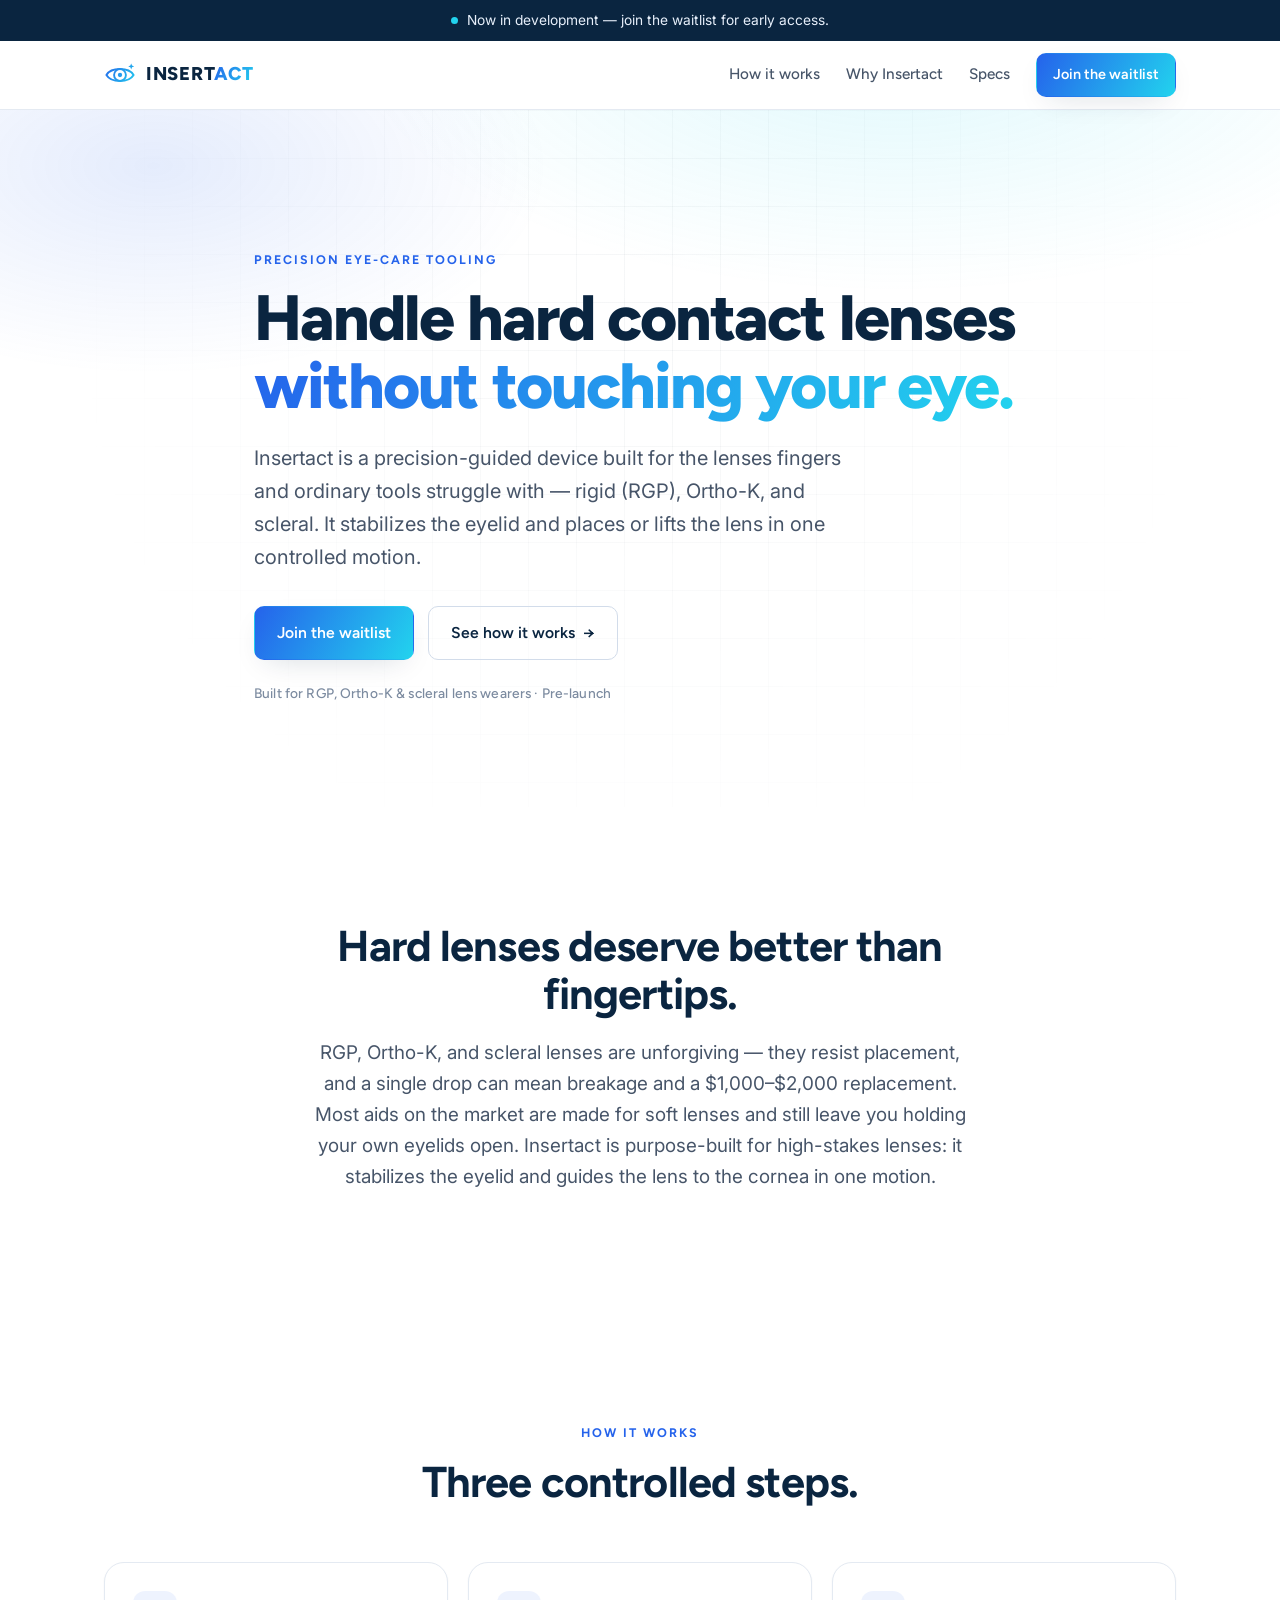
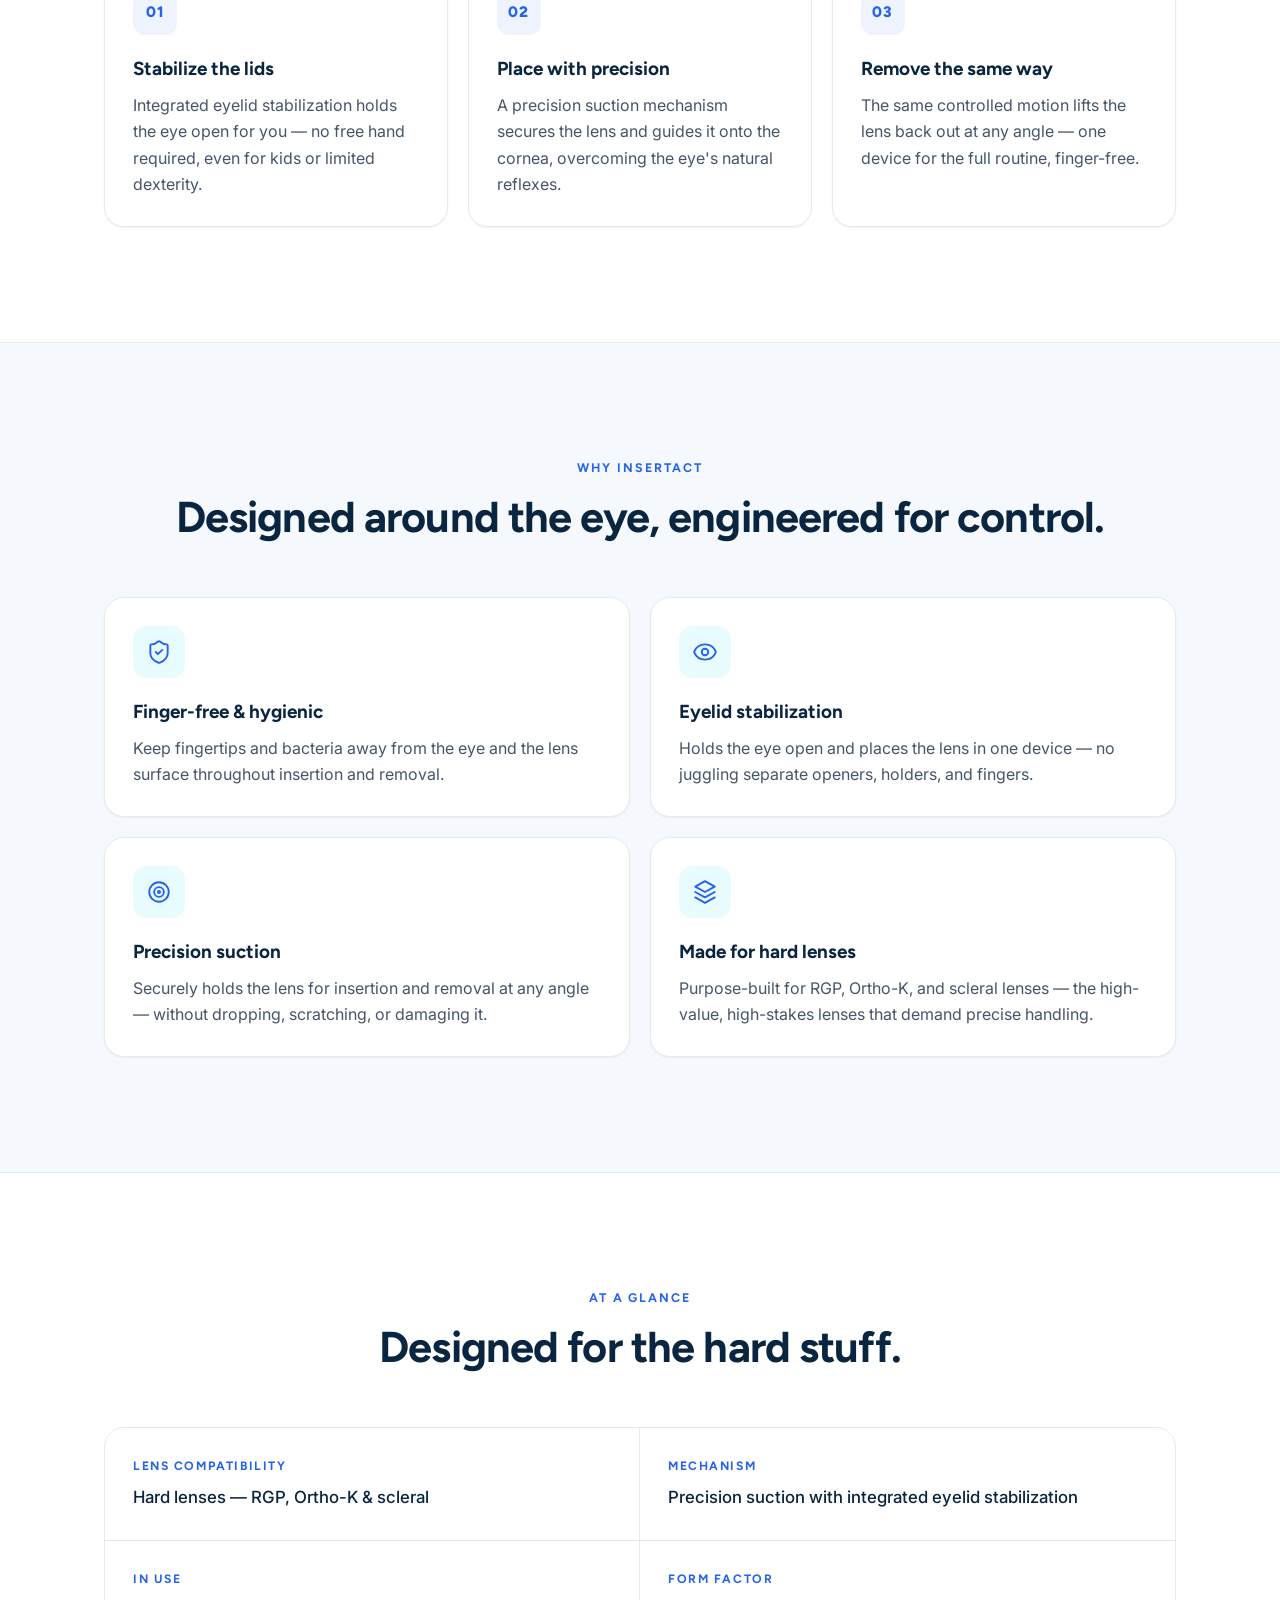
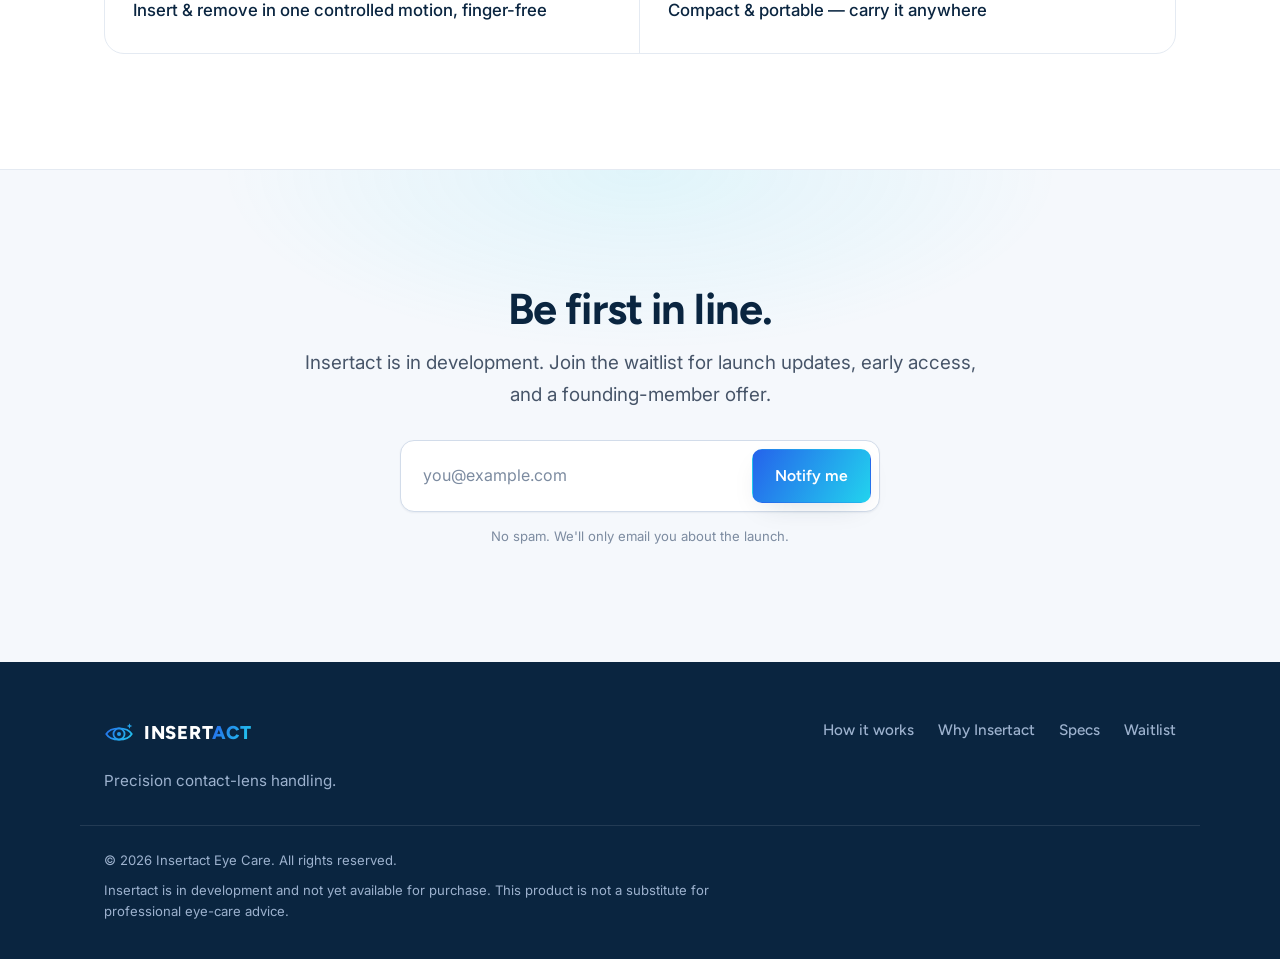
==== index.html @ 78fda309 "Initial commit: Insertact pre-launch marketing site" ====
<!DOCTYPE html>
<html lang="en">
<head>
  <meta charset="UTF-8" />
  <meta name="viewport" content="width=device-width, initial-scale=1" />
  <title>Insertact — Finger-free handling for hard contact lenses</title>
  <meta name="description" content="Insertact is a precision-guided device that inserts and removes hard contact lenses — RGP, Ortho-K, and scleral — without touching your eye. Now pre-launch." />
  <link rel="icon" type="image/svg+xml" href="favicon.svg" />
  <link rel="preconnect" href="https://fonts.googleapis.com" />
  <link rel="preconnect" href="https://fonts.gstatic.com" crossorigin />
  <link href="https://fonts.googleapis.com/css2?family=Figtree:wght@400;500;600;700;800&family=Inter:wght@400;500;600&display=swap" rel="stylesheet" />
  <link rel="stylesheet" href="styles.css" />
</head>
<body>
  <a class="skip-link" href="#main">Skip to content</a>

  <!-- Announcement -->
  <div class="announce" role="note">
    <span class="announce__dot" aria-hidden="true"></span>
    Now in development — join the waitlist for early access.
  </div>

  <!-- Header -->
  <header class="header" id="top">
    <div class="container header__inner">
      <a class="brand" href="#top" aria-label="Insertact home">
        <svg class="brand__mark" width="32" height="32" viewBox="0 0 40 40" fill="none" aria-hidden="true">
          <defs>
            <linearGradient id="brandGrad" x1="2" y1="6" x2="38" y2="34" gradientUnits="userSpaceOnUse">
              <stop stop-color="#2563EB"/><stop offset="1" stop-color="#22D3EE"/>
            </linearGradient>
          </defs>
          <path d="M3 20C9 10 31 10 37 20C31 30 9 30 3 20Z" fill="none" stroke="url(#brandGrad)" stroke-width="2.4" stroke-linejoin="round"/>
          <circle cx="20" cy="20" r="7.4" fill="none" stroke="url(#brandGrad)" stroke-width="2.4"/>
          <circle cx="20" cy="20" r="2.7" fill="url(#brandGrad)"/>
          <path d="M34 5.5L35.05 8.2L37.75 9.25L35.05 10.3L34 13L32.95 10.3L30.25 9.25L32.95 8.2L34 5.5Z" fill="url(#brandGrad)"/>
        </svg>
        <span class="brand__word"><span class="brand__a">INSERT</span><span class="brand__b">ACT</span></span>
      </a>

      <nav class="nav" aria-label="Primary">
        <a href="#how">How it works</a>
        <a href="#why">Why Insertact</a>
        <a href="#specs">Specs</a>
        <a class="btn btn--primary btn--sm" href="#waitlist">Join the waitlist</a>
      </nav>
    </div>
  </header>

  <main id="main">

    <!-- Hero -->
    <section class="hero">
      <div class="hero__bg" aria-hidden="true"></div>
      <div class="container hero__inner">
        <p class="eyebrow">Precision eye-care tooling</p>
        <h1 class="hero__title">Handle hard contact lenses<br><span class="grad-text">without touching your eye.</span></h1>
        <p class="hero__sub">Insertact is a precision-guided device built for the lenses fingers and ordinary tools struggle with — rigid (RGP), Ortho-K, and scleral. It stabilizes the eyelid and places or lifts the lens in one controlled motion.</p>
        <div class="hero__actions">
          <a class="btn btn--primary" href="#waitlist">Join the waitlist</a>
          <a class="btn btn--ghost" href="#how">See how it works <span aria-hidden="true">→</span></a>
        </div>
        <p class="hero__note">Built for RGP, Ortho-K &amp; scleral lens wearers · Pre-launch</p>
      </div>
    </section>

    <!-- Problem / Positioning -->
    <section class="section problem">
      <div class="container narrow center" data-reveal>
        <h2 class="section__title">Hard lenses deserve better than fingertips.</h2>
        <p class="lead">RGP, Ortho-K, and scleral lenses are unforgiving — they resist placement, and a single drop can mean breakage and a $1,000–$2,000 replacement. Most aids on the market are made for soft lenses and still leave you holding your own eyelids open. Insertact is purpose-built for high-stakes lenses: it stabilizes the eyelid and guides the lens to the cornea in one motion.</p>
      </div>
    </section>

    <!-- How it works -->
    <section class="section" id="how">
      <div class="container">
        <header class="section__head center">
          <p class="eyebrow">How it works</p>
          <h2 class="section__title">Three controlled steps.</h2>
        </header>
        <ol class="steps">
          <li class="step card" data-reveal>
            <span class="step__num">01</span>
            <h3 class="step__title">Stabilize the lids</h3>
            <p>Integrated eyelid stabilization holds the eye open for you — no free hand required, even for kids or limited dexterity.</p>
          </li>
          <li class="step card" data-reveal>
            <span class="step__num">02</span>
            <h3 class="step__title">Place with precision</h3>
            <p>A precision suction mechanism secures the lens and guides it onto the cornea, overcoming the eye's natural reflexes.</p>
          </li>
          <li class="step card" data-reveal>
            <span class="step__num">03</span>
            <h3 class="step__title">Remove the same way</h3>
            <p>The same controlled motion lifts the lens back out at any angle — one device for the full routine, finger-free.</p>
          </li>
        </ol>
      </div>
    </section>

    <!-- Why Insertact -->
    <section class="section section--muted" id="why">
      <div class="container">
        <header class="section__head center">
          <p class="eyebrow">Why Insertact</p>
          <h2 class="section__title">Designed around the eye, engineered for control.</h2>
        </header>
        <div class="features">
          <article class="feature card" data-reveal>
            <span class="feature__icon" aria-hidden="true">
              <svg viewBox="0 0 24 24" fill="none" stroke="currentColor" stroke-width="1.75" stroke-linecap="round" stroke-linejoin="round">
                <path d="M20 13c0 5-3.5 7.5-7.66 8.95a1 1 0 0 1-.67-.01C7.5 20.5 4 18 4 13V6a1 1 0 0 1 1-1c2 0 4.5-1.2 6.24-2.72a1.17 1.17 0 0 1 1.52 0C14.51 3.81 17 5 19 5a1 1 0 0 1 1 1z"/>
                <path d="m9 12 2 2 4-4"/>
              </svg>
            </span>
            <h3>Finger-free &amp; hygienic</h3>
            <p>Keep fingertips and bacteria away from the eye and the lens surface throughout insertion and removal.</p>
          </article>
          <article class="feature card" data-reveal>
            <span class="feature__icon" aria-hidden="true">
              <svg viewBox="0 0 24 24" fill="none" stroke="currentColor" stroke-width="1.75" stroke-linecap="round" stroke-linejoin="round">
                <path d="M2.06 12.35a1 1 0 0 1 0-.7 10.75 10.75 0 0 1 19.88 0 1 1 0 0 1 0 .7 10.75 10.75 0 0 1-19.88 0"/>
                <circle cx="12" cy="12" r="3"/>
              </svg>
            </span>
            <h3>Eyelid stabilization</h3>
            <p>Holds the eye open and places the lens in one device — no juggling separate openers, holders, and fingers.</p>
          </article>
          <article class="feature card" data-reveal>
            <span class="feature__icon" aria-hidden="true">
              <svg viewBox="0 0 24 24" fill="none" stroke="currentColor" stroke-width="1.75" stroke-linecap="round" stroke-linejoin="round">
                <circle cx="12" cy="12" r="9"/>
                <circle cx="12" cy="12" r="4.5"/>
                <circle cx="12" cy="12" r="1"/>
              </svg>
            </span>
            <h3>Precision suction</h3>
            <p>Securely holds the lens for insertion and removal at any angle — without dropping, scratching, or damaging it.</p>
          </article>
          <article class="feature card" data-reveal>
            <span class="feature__icon" aria-hidden="true">
              <svg viewBox="0 0 24 24" fill="none" stroke="currentColor" stroke-width="1.75" stroke-linecap="round" stroke-linejoin="round">
                <path d="m12 2 9 5-9 5-9-5 9-5Z"/>
                <path d="m3 12 9 5 9-5"/>
                <path d="m3 17 9 5 9-5"/>
              </svg>
            </span>
            <h3>Made for hard lenses</h3>
            <p>Purpose-built for RGP, Ortho-K, and scleral lenses — the high-value, high-stakes lenses that demand precise handling.</p>
          </article>
        </div>
      </div>
    </section>

    <!-- Specs -->
    <section class="section" id="specs">
      <div class="container">
        <header class="section__head center">
          <p class="eyebrow">At a glance</p>
          <h2 class="section__title">Designed for the hard stuff.</h2>
        </header>
        <dl class="specs" data-reveal>
          <div class="spec">
            <dt>Lens compatibility</dt>
            <dd>Hard lenses — RGP, Ortho-K &amp; scleral</dd>
          </div>
          <div class="spec">
            <dt>Mechanism</dt>
            <dd>Precision suction with integrated eyelid stabilization</dd>
          </div>
          <div class="spec">
            <dt>In use</dt>
            <dd>Insert &amp; remove in one controlled motion, finger-free</dd>
          </div>
          <div class="spec">
            <dt>Form factor</dt>
            <dd>Compact &amp; portable — carry it anywhere</dd>
          </div>
        </dl>
      </div>
    </section>

    <!-- Waitlist CTA -->
    <section class="section waitlist" id="waitlist">
      <div class="container narrow center" data-reveal>
        <h2 class="section__title">Be first in line.</h2>
        <p class="lead">Insertact is in development. Join the waitlist for launch updates, early access, and a founding-member offer.</p>
        <form class="signup" action="#" method="post" novalidate>
          <label class="visually-hidden" for="email">Email address</label>
          <input class="signup__input" type="email" id="email" name="email" placeholder="you@example.com" autocomplete="email" required />
          <button class="btn btn--primary" type="submit">Notify me</button>
        </form>
        <p class="signup__fineprint">No spam. We'll only email you about the launch.</p>
      </div>
    </section>

  </main>

  <!-- Footer -->
  <footer class="footer">
    <div class="container footer__inner">
      <div class="footer__brand">
        <a class="brand" href="#top" aria-label="Insertact home">
          <svg class="brand__mark" width="30" height="30" viewBox="0 0 40 40" fill="none" aria-hidden="true">
            <defs>
              <linearGradient id="footGrad" x1="2" y1="6" x2="38" y2="34" gradientUnits="userSpaceOnUse">
                <stop stop-color="#2563EB"/><stop offset="1" stop-color="#22D3EE"/>
              </linearGradient>
            </defs>
            <path d="M3 20C9 10 31 10 37 20C31 30 9 30 3 20Z" fill="none" stroke="url(#footGrad)" stroke-width="2.4" stroke-linejoin="round"/>
            <circle cx="20" cy="20" r="7.4" fill="none" stroke="url(#footGrad)" stroke-width="2.4"/>
            <circle cx="20" cy="20" r="2.7" fill="url(#footGrad)"/>
            <path d="M34 5.5L35.05 8.2L37.75 9.25L35.05 10.3L34 13L32.95 10.3L30.25 9.25L32.95 8.2L34 5.5Z" fill="url(#footGrad)"/>
          </svg>
          <span class="brand__word brand__word--light"><span class="brand__a">INSERT</span><span class="brand__b">ACT</span></span>
        </a>
        <p class="footer__tag">Precision contact-lens handling.</p>
      </div>
      <nav class="footer__nav" aria-label="Footer">
        <a href="#how">How it works</a>
        <a href="#why">Why Insertact</a>
        <a href="#specs">Specs</a>
        <a href="#waitlist">Waitlist</a>
      </nav>
    </div>
    <div class="container footer__legal">
      <p>© <span id="year">2026</span> Insertact Eye Care. All rights reserved.</p>
      <p class="footer__disclaimer">Insertact is in development and not yet available for purchase. This product is not a substitute for professional eye-care advice.</p>
    </div>
  </footer>

  <script>
    // Footer year
    document.getElementById('year').textContent = new Date().getFullYear();

    // Reveal on scroll (respects reduced motion)
    const reduce = window.matchMedia('(prefers-reduced-motion: reduce)').matches;
    if (!reduce && 'IntersectionObserver' in window) {
      const io = new IntersectionObserver((entries) => {
        entries.forEach((e) => {
          if (e.isIntersecting) { e.target.classList.add('is-in'); io.unobserve(e.target); }
        });
      }, { threshold: 0.12 });
      document.querySelectorAll('[data-reveal]').forEach((el) => io.observe(el));
    } else {
      document.querySelectorAll('[data-reveal]').forEach((el) => el.classList.add('is-in'));
    }
  </script>
</body>
</html>
---- styles.css ----
/* =========================================================
   Insertact — design tokens
   Style: Trust & Authority · sleek medical-tech (blue/cyan)
   Type:  Figtree (display) + Inter (body)
   ========================================================= */
:root {
  /* Brand */
  --blue: #2563EB;
  --blue-700: #1D4ED8;
  --cyan: #22D3EE;
  --navy: #0A2540;

  /* Surfaces */
  --bg: #FFFFFF;
  --bg-muted: #F5F8FC;
  --surface: #FFFFFF;

  /* Text */
  --fg: #0B1B33;
  --fg-soft: #475569;
  --fg-faint: #7C8BA0;
  --on-dark: #E8F0FB;
  --on-dark-soft: #9DB2CE;

  /* Lines & accents */
  --border: #E4EAF2;
  --border-strong: #D2DCEA;
  --ring: rgba(37, 99, 235, 0.45);
  --grad: linear-gradient(120deg, var(--blue) 0%, var(--cyan) 100%);

  /* Shape & depth */
  --radius: 14px;
  --radius-lg: 20px;
  --shadow-sm: 0 1px 2px rgba(10, 37, 64, 0.06);
  --shadow-md: 0 10px 30px -12px rgba(10, 37, 64, 0.18);
  --shadow-lg: 0 24px 60px -20px rgba(10, 37, 64, 0.28);

  /* Layout */
  --maxw: 1120px;
  --gutter: 24px;

  --font-display: "Figtree", system-ui, sans-serif;
  --font-body: "Inter", system-ui, sans-serif;
}

/* ---------- Reset ---------- */
*, *::before, *::after { box-sizing: border-box; }
* { margin: 0; }
html { scroll-behavior: smooth; -webkit-text-size-adjust: 100%; }
body {
  font-family: var(--font-body);
  color: var(--fg);
  background: var(--bg);
  line-height: 1.65;
  font-size: 16px;
  -webkit-font-smoothing: antialiased;
  text-rendering: optimizeLegibility;
}
img, svg { display: block; max-width: 100%; }
a { color: inherit; text-decoration: none; }
ol, ul { list-style: none; padding: 0; }
button, input { font: inherit; color: inherit; }

:focus-visible {
  outline: 3px solid var(--ring);
  outline-offset: 2px;
  border-radius: 6px;
}

.visually-hidden, .skip-link:not(:focus) {
  position: absolute !important;
  width: 1px; height: 1px;
  padding: 0; margin: -1px;
  overflow: hidden; clip: rect(0 0 0 0);
  white-space: nowrap; border: 0;
}
.skip-link {
  position: absolute; left: 16px; top: 12px; z-index: 100;
  background: var(--navy); color: #fff; padding: 10px 16px;
  border-radius: 8px; font-weight: 600;
}

/* ---------- Layout helpers ---------- */
.container { width: 100%; max-width: var(--maxw); margin-inline: auto; padding-inline: var(--gutter); }
.narrow { max-width: 720px; }
.center { text-align: center; margin-inline: auto; }

.section { padding: clamp(64px, 9vw, 120px) 0; }
.section--muted { background: var(--bg-muted); border-block: 1px solid var(--border); }
.section__head { margin-bottom: clamp(36px, 5vw, 56px); }
.section__title {
  font-family: var(--font-display);
  font-weight: 700;
  letter-spacing: -0.02em;
  line-height: 1.12;
  font-size: clamp(1.7rem, 1rem + 2.6vw, 2.7rem);
  color: var(--navy);
}
.eyebrow {
  font-family: var(--font-display);
  font-weight: 700;
  font-size: 0.78rem;
  letter-spacing: 0.16em;
  text-transform: uppercase;
  color: var(--blue);
  margin-bottom: 14px;
}
.lead { font-size: clamp(1.02rem, 0.95rem + 0.4vw, 1.18rem); color: var(--fg-soft); }
.grad-text {
  background: var(--grad);
  -webkit-background-clip: text;
  background-clip: text;
  color: transparent;
}

/* ---------- Buttons ---------- */
.btn {
  --pad-y: 13px; --pad-x: 22px;
  display: inline-flex; align-items: center; justify-content: center; gap: 8px;
  padding: var(--pad-y) var(--pad-x);
  border-radius: 10px;
  font-family: var(--font-display);
  font-weight: 600; font-size: 0.98rem;
  cursor: pointer; border: 1px solid transparent;
  transition: transform .18s ease, box-shadow .18s ease, background-color .18s ease, color .18s ease;
  white-space: nowrap;
}
.btn--sm { --pad-y: 9px; --pad-x: 16px; font-size: 0.9rem; }
.btn--primary { background: var(--grad); color: #fff; box-shadow: var(--shadow-md); }
.btn--primary:hover { transform: translateY(-2px); box-shadow: var(--shadow-lg); }
.btn--ghost { background: transparent; color: var(--navy); border-color: var(--border-strong); }
.btn--ghost:hover { border-color: var(--blue); color: var(--blue); transform: translateY(-1px); }

/* ---------- Announcement ---------- */
.announce {
  background: var(--navy); color: var(--on-dark);
  text-align: center; font-size: 0.86rem; padding: 9px 16px;
  display: flex; align-items: center; justify-content: center; gap: 9px;
}
.announce__dot {
  width: 7px; height: 7px; border-radius: 50%;
  background: var(--cyan); box-shadow: 0 0 0 0 rgba(34, 211, 238, 0.6);
  animation: pulse 2.4s ease-out infinite;
}
@keyframes pulse {
  0% { box-shadow: 0 0 0 0 rgba(34,211,238,.55); }
  70% { box-shadow: 0 0 0 8px rgba(34,211,238,0); }
  100% { box-shadow: 0 0 0 0 rgba(34,211,238,0); }
}

/* ---------- Header ---------- */
.header {
  position: sticky; top: 0; z-index: 50;
  background: rgba(255,255,255,0.82);
  backdrop-filter: saturate(160%) blur(12px);
  -webkit-backdrop-filter: saturate(160%) blur(12px);
  border-bottom: 1px solid var(--border);
}
.header__inner { display: flex; align-items: center; justify-content: space-between; height: 68px; }
.brand { display: inline-flex; align-items: center; gap: 10px; }
.brand__word {
  font-family: var(--font-display); font-weight: 800;
  letter-spacing: 0.04em; font-size: 1.16rem; color: var(--navy);
}
.brand__b {
  background: var(--grad);
  -webkit-background-clip: text; background-clip: text; color: transparent;
}
.brand__word--light .brand__a { color: #fff; }

.nav { display: flex; align-items: center; gap: 26px; }
.nav > a:not(.btn) {
  font-family: var(--font-display); font-weight: 500; font-size: 0.95rem;
  color: var(--fg-soft); transition: color .15s ease;
}
.nav > a:not(.btn):hover { color: var(--navy); }

/* ---------- Hero ---------- */
.hero { position: relative; overflow: hidden; padding: clamp(72px, 11vw, 140px) 0 clamp(56px, 8vw, 104px); }
.hero__bg {
  position: absolute; inset: 0; z-index: -1;
  background:
    radial-gradient(900px 420px at 70% -10%, rgba(34,211,238,0.14), transparent 60%),
    radial-gradient(720px 380px at 12% 8%, rgba(37,99,235,0.12), transparent 55%),
    linear-gradient(#fff, #fff);
}
.hero__bg::before {
  content: ""; position: absolute; inset: 0;
  background-image:
    linear-gradient(to right, rgba(10,37,64,0.045) 1px, transparent 1px),
    linear-gradient(to bottom, rgba(10,37,64,0.045) 1px, transparent 1px);
  background-size: 48px 48px;
  -webkit-mask-image: radial-gradient(circle at 50% 30%, #000 0%, transparent 72%);
  mask-image: radial-gradient(circle at 50% 30%, #000 0%, transparent 72%);
}
.hero__inner { max-width: 820px; }
.hero__title {
  font-family: var(--font-display); font-weight: 800;
  letter-spacing: -0.03em; line-height: 1.06;
  font-size: clamp(2.3rem, 1.2rem + 4.6vw, 4rem);
  color: var(--navy);
}
.hero__sub {
  margin-top: 22px; max-width: 620px;
  font-size: clamp(1.05rem, 0.98rem + 0.5vw, 1.25rem); color: var(--fg-soft);
}
.hero__actions { margin-top: 32px; display: flex; flex-wrap: wrap; gap: 14px; }
.hero__note {
  margin-top: 22px; font-size: 0.86rem; color: var(--fg-faint);
  font-family: var(--font-display); font-weight: 500; letter-spacing: 0.01em;
}

/* ---------- Problem ---------- */
.problem .section__title { margin-bottom: 18px; }

/* ---------- Cards ---------- */
.card {
  background: var(--surface); border: 1px solid var(--border);
  border-radius: var(--radius-lg); padding: 28px;
  box-shadow: var(--shadow-sm);
  transition: transform .2s ease, box-shadow .2s ease, border-color .2s ease;
}
.card:hover { transform: translateY(-4px); box-shadow: var(--shadow-md); border-color: var(--border-strong); }

/* ---------- Steps ---------- */
.steps { display: grid; gap: 20px; grid-template-columns: repeat(3, 1fr); }
.step { position: relative; }
.step__num {
  font-family: var(--font-display); font-weight: 800; font-size: 0.95rem;
  letter-spacing: 0.08em;
  display: inline-flex; align-items: center; justify-content: center;
  width: 44px; height: 44px; border-radius: 12px;
  background: rgba(37,99,235,0.08); color: var(--blue); margin-bottom: 18px;
}
.step__title { font-family: var(--font-display); font-weight: 700; font-size: 1.18rem; color: var(--navy); margin-bottom: 8px; }
.step p { color: var(--fg-soft); }

/* ---------- Features ---------- */
.features { display: grid; gap: 20px; grid-template-columns: repeat(2, 1fr); }
.feature__icon {
  display: inline-flex; align-items: center; justify-content: center;
  width: 52px; height: 52px; border-radius: 14px;
  background: rgba(34,211,238,0.10); color: var(--blue); margin-bottom: 18px;
}
.feature__icon svg { width: 26px; height: 26px; }
.feature h3 { font-family: var(--font-display); font-weight: 700; font-size: 1.18rem; color: var(--navy); margin-bottom: 8px; }
.feature p { color: var(--fg-soft); }

/* ---------- Specs ---------- */
.specs { display: grid; gap: 0; grid-template-columns: repeat(2, 1fr);
  border: 1px solid var(--border); border-radius: var(--radius-lg); overflow: hidden; background: var(--surface); }
.spec { padding: 28px 28px; border-bottom: 1px solid var(--border); border-right: 1px solid var(--border); }
.spec:nth-child(2n) { border-right: 0; }
.spec:nth-last-child(-n+2) { border-bottom: 0; }
.spec dt {
  font-family: var(--font-display); font-weight: 700; font-size: 0.76rem;
  letter-spacing: 0.13em; text-transform: uppercase; color: var(--blue); margin-bottom: 8px;
}
.spec dd { font-size: 1.05rem; color: var(--navy); font-weight: 500; }

/* ---------- Waitlist ---------- */
.waitlist { background:
    radial-gradient(700px 300px at 50% 0%, rgba(34,211,238,0.10), transparent 60%), var(--bg-muted);
  border-top: 1px solid var(--border); }
.waitlist .lead { margin-top: 14px; }
.signup {
  margin: 30px auto 0; display: flex; gap: 10px; max-width: 480px;
  background: #fff; padding: 8px; border: 1px solid var(--border-strong);
  border-radius: 14px; box-shadow: var(--shadow-sm);
}
.signup__input {
  flex: 1; border: 0; background: transparent; padding: 11px 14px; font-size: 1rem;
}
.signup__input::placeholder { color: var(--fg-faint); }
.signup__input:focus { outline: none; }
.signup__fineprint { margin-top: 14px; font-size: 0.82rem; color: var(--fg-faint); }

/* ---------- Footer ---------- */
.footer { background: var(--navy); color: var(--on-dark); padding: 56px 0 36px; }
.footer__inner {
  display: flex; justify-content: space-between; gap: 28px; flex-wrap: wrap;
  padding-bottom: 32px; border-bottom: 1px solid rgba(255,255,255,0.10);
}
.footer__tag { margin-top: 12px; color: var(--on-dark-soft); font-size: 0.95rem; }
.footer__nav { display: flex; gap: 24px; flex-wrap: wrap; align-items: flex-start; }
.footer__nav a { color: var(--on-dark-soft); font-family: var(--font-display); font-weight: 500; font-size: 0.95rem; transition: color .15s ease; }
.footer__nav a:hover { color: #fff; }
.footer__legal { padding-top: 24px; display: flex; flex-direction: column; gap: 8px; }
.footer__legal p { color: var(--on-dark-soft); font-size: 0.82rem; }
.footer__disclaimer { max-width: 640px; }

/* ---------- Reveal animation ---------- */
[data-reveal] { opacity: 0; transform: translateY(18px); transition: opacity .6s ease, transform .6s ease; }
[data-reveal].is-in { opacity: 1; transform: none; }

/* ---------- Responsive ---------- */
@media (max-width: 860px) {
  .steps { grid-template-columns: 1fr; }
  .features { grid-template-columns: 1fr; }
}
@media (max-width: 640px) {
  .nav { gap: 14px; }
  .nav > a:not(.btn) { display: none; }
  .specs { grid-template-columns: 1fr; }
  .spec { border-right: 0 !important; }
  .spec:nth-last-child(2) { border-bottom: 1px solid var(--border); }
  .footer__inner { flex-direction: column; }
  .signup { flex-direction: column; }
  .signup .btn { width: 100%; }
}

@media (prefers-reduced-motion: reduce) {
  html { scroll-behavior: auto; }
  *, *::before, *::after { animation: none !important; transition: none !important; }
  [data-reveal] { opacity: 1; transform: none; }
}
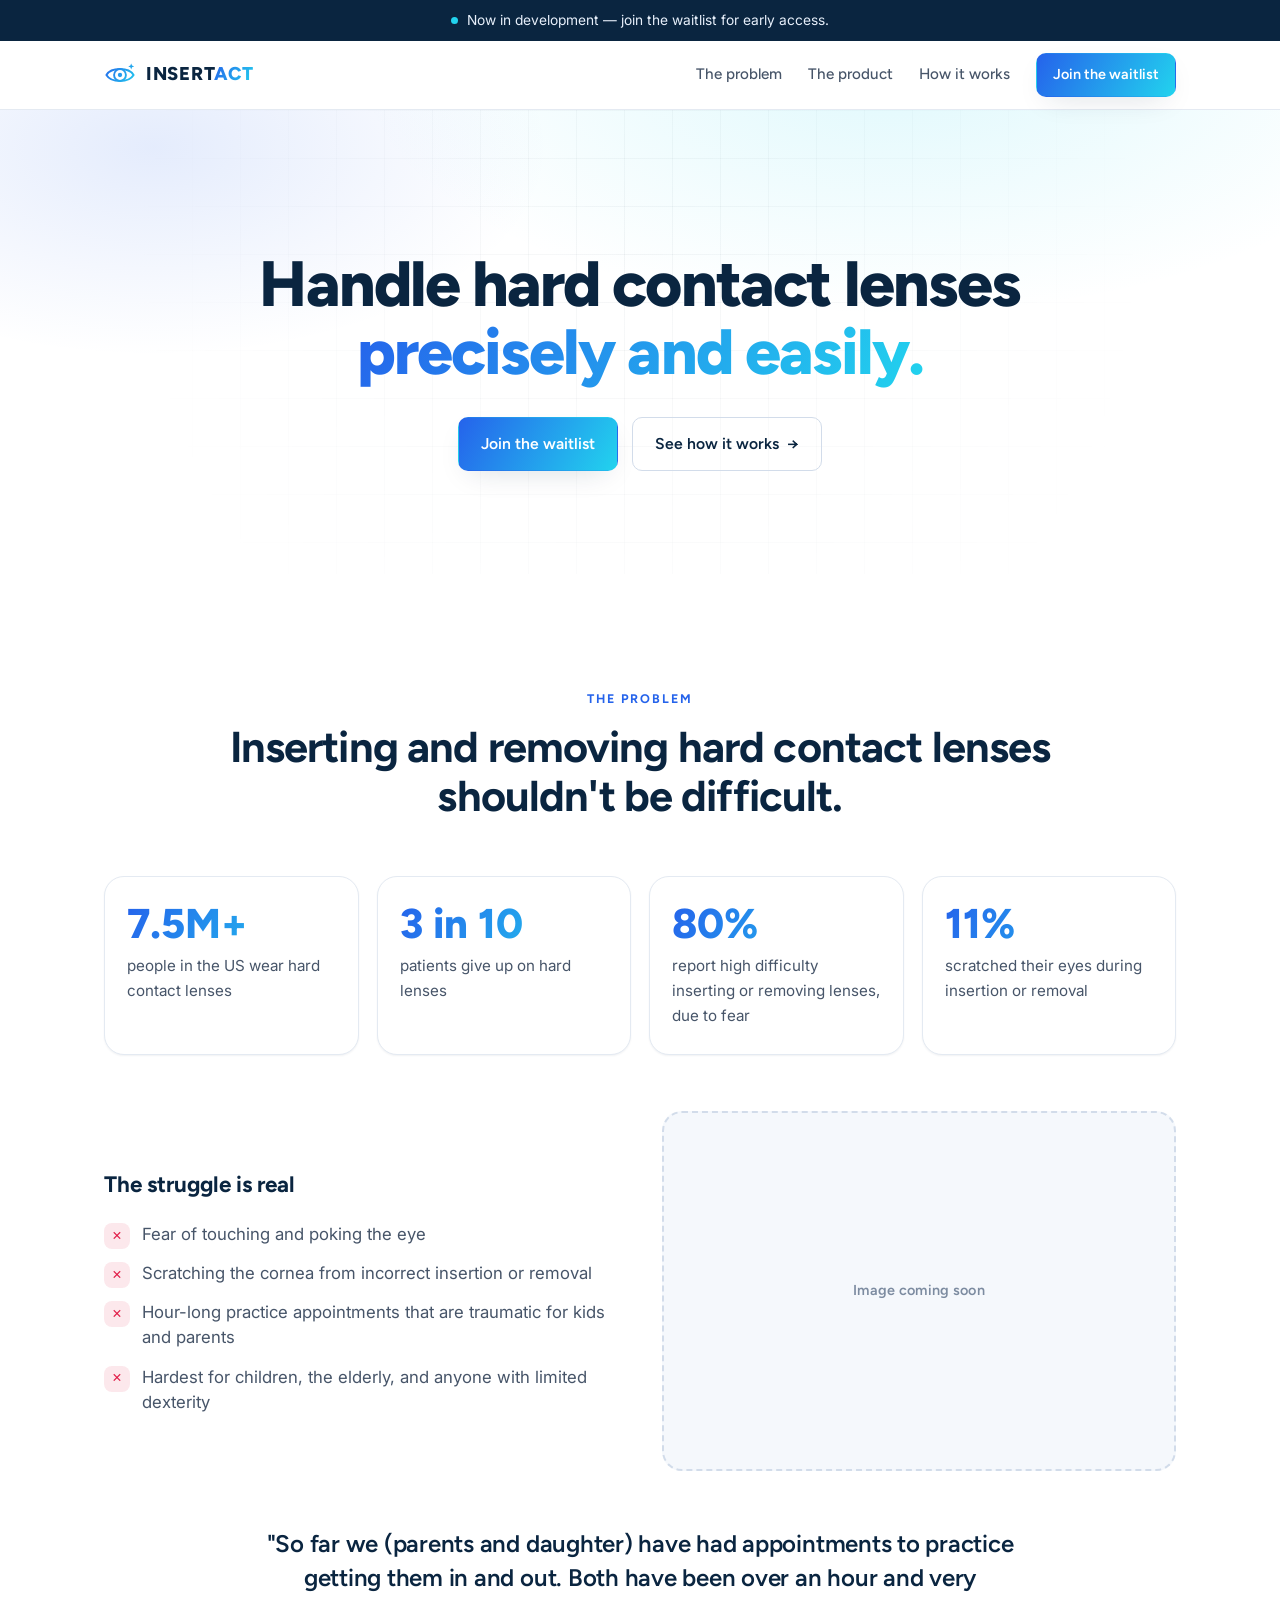
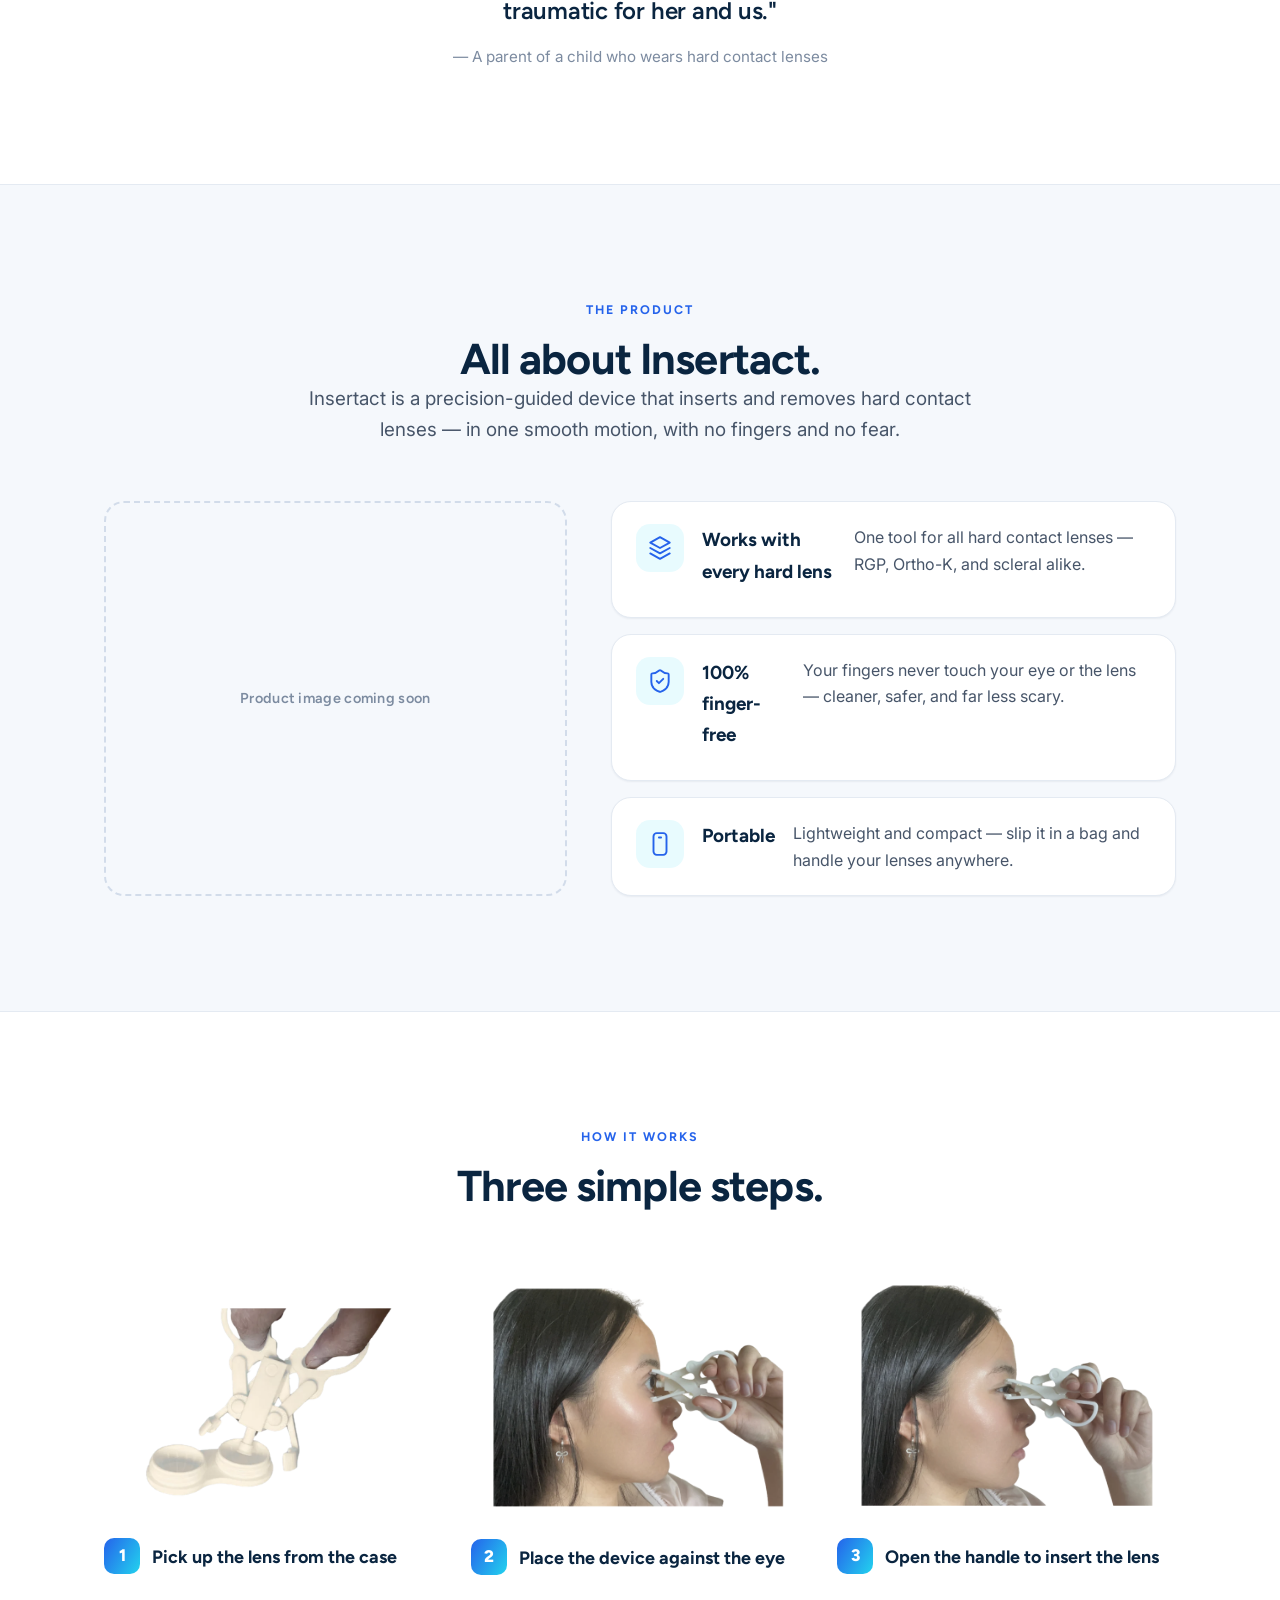
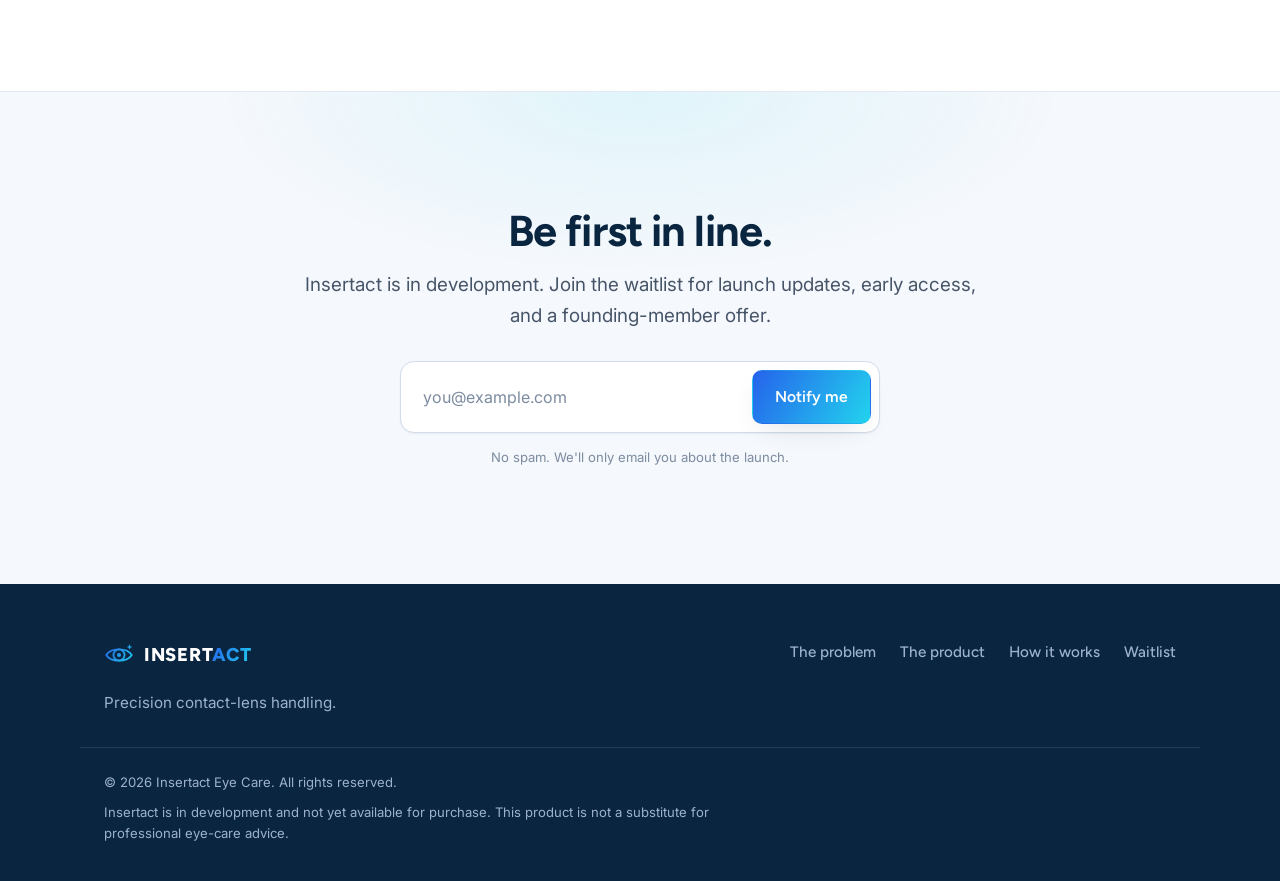
==== commit e2dcae26: "added images and started redesign" ====
--- a/index.html
+++ b/index.html
@@ -39,9 +39,9 @@
       </a>
 
       <nav class="nav" aria-label="Primary">
+        <a href="#problem">The problem</a>
+        <a href="#product">The product</a>
         <a href="#how">How it works</a>
-        <a href="#why">Why Insertact</a>
-        <a href="#specs">Specs</a>
         <a class="btn btn--primary btn--sm" href="#waitlist">Join the waitlist</a>
       </nav>
     </div>
@@ -52,132 +52,147 @@
     <!-- Hero -->
     <section class="hero">
       <div class="hero__bg" aria-hidden="true"></div>
-      <div class="container hero__inner">
-        <p class="eyebrow">Precision eye-care tooling</p>
-        <h1 class="hero__title">Handle hard contact lenses<br><span class="grad-text">without touching your eye.</span></h1>
-        <p class="hero__sub">Insertact is a precision-guided device built for the lenses fingers and ordinary tools struggle with — rigid (RGP), Ortho-K, and scleral. It stabilizes the eyelid and places or lifts the lens in one controlled motion.</p>
-        <div class="hero__actions">
+      <div class="container hero__inner center">
+        <h1 class="hero__title">Handle hard contact lenses<br><span class="grad-text">precisely and easily.</span></h1>
+        <div class="hero__actions hero__actions--center">
           <a class="btn btn--primary" href="#waitlist">Join the waitlist</a>
           <a class="btn btn--ghost" href="#how">See how it works <span aria-hidden="true">→</span></a>
         </div>
-        <p class="hero__note">Built for RGP, Ortho-K &amp; scleral lens wearers · Pre-launch</p>
-      </div>
-    </section>
-
-    <!-- Problem / Positioning -->
-    <section class="section problem">
-      <div class="container narrow center" data-reveal>
-        <h2 class="section__title">Hard lenses deserve better than fingertips.</h2>
-        <p class="lead">RGP, Ortho-K, and scleral lenses are unforgiving — they resist placement, and a single drop can mean breakage and a $1,000–$2,000 replacement. Most aids on the market are made for soft lenses and still leave you holding your own eyelids open. Insertact is purpose-built for high-stakes lenses: it stabilizes the eyelid and guides the lens to the cornea in one motion.</p>
+      </div>
+    </section>
+
+    <!-- Problem -->
+    <section class="section problem" id="problem">
+      <div class="container">
+        <header class="section__head center" data-reveal>
+          <p class="eyebrow">The problem</p>
+          <h2 class="section__title">Inserting and removing hard contact lenses<br>shouldn't be difficult.</h2>
+        </header>
+
+        <!-- Stats -->
+        <div class="stats" data-reveal>
+          <div class="stat">
+            <span class="stat__num">7.5M+</span>
+            <span class="stat__label">people in the US wear hard contact lenses</span>
+          </div>
+          <div class="stat">
+            <span class="stat__num">3 in 10</span>
+            <span class="stat__label">patients give up on hard lenses</span>
+          </div>
+          <div class="stat">
+            <span class="stat__num">80%</span>
+            <span class="stat__label">report high difficulty inserting or removing lenses, due to fear</span>
+          </div>
+          <div class="stat">
+            <span class="stat__num">11%</span>
+            <span class="stat__label">scratched their eyes during insertion or removal</span>
+          </div>
+        </div>
+
+        <!-- Struggles + image placeholder -->
+        <div class="problem__grid">
+          <div class="struggles" data-reveal>
+            <h3 class="struggles__title">The struggle is real</h3>
+            <ul class="ticks">
+              <li>Fear of touching and poking the eye</li>
+              <li>Scratching the cornea from incorrect insertion or removal</li>
+              <li>Hour-long practice appointments that are traumatic for kids and parents</li>
+              <li>Hardest for children, the elderly, and anyone with limited dexterity</li>
+            </ul>
+          </div>
+          <div class="media-ph media-ph--tall" data-reveal aria-hidden="true">
+            <span class="media-ph__label">Image coming soon</span>
+          </div>
+        </div>
+
+        <!-- Quote -->
+        <figure class="quote" data-reveal>
+          <blockquote>
+            "So far we (parents and daughter) have had appointments to practice getting them in and out. Both have been over an hour and very traumatic for her and us."
+          </blockquote>
+          <figcaption>— A parent of a child who wears hard contact lenses</figcaption>
+        </figure>
+      </div>
+    </section>
+
+    <!-- The product -->
+    <section class="section section--muted" id="product">
+      <div class="container">
+        <header class="section__head center" data-reveal>
+          <p class="eyebrow">The product</p>
+          <h2 class="section__title">All about Insertact.</h2>
+          <p class="lead narrow center">Insertact is a precision-guided device that inserts and removes hard contact lenses — in one smooth motion, with no fingers and no fear.</p>
+        </header>
+
+        <div class="product">
+          <div class="media-ph media-ph--tall" data-reveal aria-hidden="true">
+            <span class="media-ph__label">Product image coming soon</span>
+          </div>
+
+          <div class="features features--3" data-reveal>
+            <article class="feature card">
+              <span class="feature__icon" aria-hidden="true">
+                <svg viewBox="0 0 24 24" fill="none" stroke="currentColor" stroke-width="1.75" stroke-linecap="round" stroke-linejoin="round">
+                  <path d="m12 2 9 5-9 5-9-5 9-5Z"/>
+                  <path d="m3 12 9 5 9-5"/>
+                  <path d="m3 17 9 5 9-5"/>
+                </svg>
+              </span>
+              <h3>Works with every hard lens</h3>
+              <p>One tool for all hard contact lenses — RGP, Ortho-K, and scleral alike.</p>
+            </article>
+            <article class="feature card">
+              <span class="feature__icon" aria-hidden="true">
+                <svg viewBox="0 0 24 24" fill="none" stroke="currentColor" stroke-width="1.75" stroke-linecap="round" stroke-linejoin="round">
+                  <path d="M20 13c0 5-3.5 7.5-7.66 8.95a1 1 0 0 1-.67-.01C7.5 20.5 4 18 4 13V6a1 1 0 0 1 1-1c2 0 4.5-1.2 6.24-2.72a1.17 1.17 0 0 1 1.52 0C14.51 3.81 17 5 19 5a1 1 0 0 1 1 1z"/>
+                  <path d="m9 12 2 2 4-4"/>
+                </svg>
+              </span>
+              <h3>100% finger-free</h3>
+              <p>Your fingers never touch your eye or the lens — cleaner, safer, and far less scary.</p>
+            </article>
+            <article class="feature card">
+              <span class="feature__icon" aria-hidden="true">
+                <svg viewBox="0 0 24 24" fill="none" stroke="currentColor" stroke-width="1.75" stroke-linecap="round" stroke-linejoin="round">
+                  <rect x="6" y="2" width="12" height="20" rx="3"/>
+                  <path d="M11 6h2"/>
+                </svg>
+              </span>
+              <h3>Portable</h3>
+              <p>Lightweight and compact — slip it in a bag and handle your lenses anywhere.</p>
+            </article>
+          </div>
+        </div>
       </div>
     </section>
 
     <!-- How it works -->
     <section class="section" id="how">
       <div class="container">
-        <header class="section__head center">
+        <header class="section__head center" data-reveal>
           <p class="eyebrow">How it works</p>
-          <h2 class="section__title">Three controlled steps.</h2>
+          <h2 class="section__title">Three simple steps.</h2>
         </header>
-        <ol class="steps">
-          <li class="step card" data-reveal>
-            <span class="step__num">01</span>
-            <h3 class="step__title">Stabilize the lids</h3>
-            <p>Integrated eyelid stabilization holds the eye open for you — no free hand required, even for kids or limited dexterity.</p>
+        <ol class="steps steps--photo">
+          <li class="pstep" data-reveal>
+            <figure class="pstep__fig">
+              <img class="pstep__img" src="images/step-1-pickup.png" alt="The Insertact device lifting a hard contact lens from its case" loading="lazy" />
+            </figure>
+            <figcaption class="pstep__cap"><span class="pstep__num">1</span> Pick up the lens from the case</figcaption>
           </li>
-          <li class="step card" data-reveal>
-            <span class="step__num">02</span>
-            <h3 class="step__title">Place with precision</h3>
-            <p>A precision suction mechanism secures the lens and guides it onto the cornea, overcoming the eye's natural reflexes.</p>
+          <li class="pstep" data-reveal>
+            <figure class="pstep__fig">
+              <img class="pstep__img" src="images/step-2-place.png" alt="The Insertact device placed against the eye" loading="lazy" />
+            </figure>
+            <figcaption class="pstep__cap"><span class="pstep__num">2</span> Place the device against the eye</figcaption>
           </li>
-          <li class="step card" data-reveal>
-            <span class="step__num">03</span>
-            <h3 class="step__title">Remove the same way</h3>
-            <p>The same controlled motion lifts the lens back out at any angle — one device for the full routine, finger-free.</p>
+          <li class="pstep" data-reveal>
+            <figure class="pstep__fig">
+              <img class="pstep__img" src="images/step-3-insert.png" alt="Opening the handle of the Insertact device to insert the lens" loading="lazy" />
+            </figure>
+            <figcaption class="pstep__cap"><span class="pstep__num">3</span> Open the handle to insert the lens</figcaption>
           </li>
         </ol>
-      </div>
-    </section>
-
-    <!-- Why Insertact -->
-    <section class="section section--muted" id="why">
-      <div class="container">
-        <header class="section__head center">
-          <p class="eyebrow">Why Insertact</p>
-          <h2 class="section__title">Designed around the eye, engineered for control.</h2>
-        </header>
-        <div class="features">
-          <article class="feature card" data-reveal>
-            <span class="feature__icon" aria-hidden="true">
-              <svg viewBox="0 0 24 24" fill="none" stroke="currentColor" stroke-width="1.75" stroke-linecap="round" stroke-linejoin="round">
-                <path d="M20 13c0 5-3.5 7.5-7.66 8.95a1 1 0 0 1-.67-.01C7.5 20.5 4 18 4 13V6a1 1 0 0 1 1-1c2 0 4.5-1.2 6.24-2.72a1.17 1.17 0 0 1 1.52 0C14.51 3.81 17 5 19 5a1 1 0 0 1 1 1z"/>
-                <path d="m9 12 2 2 4-4"/>
-              </svg>
-            </span>
-            <h3>Finger-free &amp; hygienic</h3>
-            <p>Keep fingertips and bacteria away from the eye and the lens surface throughout insertion and removal.</p>
-          </article>
-          <article class="feature card" data-reveal>
-            <span class="feature__icon" aria-hidden="true">
-              <svg viewBox="0 0 24 24" fill="none" stroke="currentColor" stroke-width="1.75" stroke-linecap="round" stroke-linejoin="round">
-                <path d="M2.06 12.35a1 1 0 0 1 0-.7 10.75 10.75 0 0 1 19.88 0 1 1 0 0 1 0 .7 10.75 10.75 0 0 1-19.88 0"/>
-                <circle cx="12" cy="12" r="3"/>
-              </svg>
-            </span>
-            <h3>Eyelid stabilization</h3>
-            <p>Holds the eye open and places the lens in one device — no juggling separate openers, holders, and fingers.</p>
-          </article>
-          <article class="feature card" data-reveal>
-            <span class="feature__icon" aria-hidden="true">
-              <svg viewBox="0 0 24 24" fill="none" stroke="currentColor" stroke-width="1.75" stroke-linecap="round" stroke-linejoin="round">
-                <circle cx="12" cy="12" r="9"/>
-                <circle cx="12" cy="12" r="4.5"/>
-                <circle cx="12" cy="12" r="1"/>
-              </svg>
-            </span>
-            <h3>Precision suction</h3>
-            <p>Securely holds the lens for insertion and removal at any angle — without dropping, scratching, or damaging it.</p>
-          </article>
-          <article class="feature card" data-reveal>
-            <span class="feature__icon" aria-hidden="true">
-              <svg viewBox="0 0 24 24" fill="none" stroke="currentColor" stroke-width="1.75" stroke-linecap="round" stroke-linejoin="round">
-                <path d="m12 2 9 5-9 5-9-5 9-5Z"/>
-                <path d="m3 12 9 5 9-5"/>
-                <path d="m3 17 9 5 9-5"/>
-              </svg>
-            </span>
-            <h3>Made for hard lenses</h3>
-            <p>Purpose-built for RGP, Ortho-K, and scleral lenses — the high-value, high-stakes lenses that demand precise handling.</p>
-          </article>
-        </div>
-      </div>
-    </section>
-
-    <!-- Specs -->
-    <section class="section" id="specs">
-      <div class="container">
-        <header class="section__head center">
-          <p class="eyebrow">At a glance</p>
-          <h2 class="section__title">Designed for the hard stuff.</h2>
-        </header>
-        <dl class="specs" data-reveal>
-          <div class="spec">
-            <dt>Lens compatibility</dt>
-            <dd>Hard lenses — RGP, Ortho-K &amp; scleral</dd>
-          </div>
-          <div class="spec">
-            <dt>Mechanism</dt>
-            <dd>Precision suction with integrated eyelid stabilization</dd>
-          </div>
-          <div class="spec">
-            <dt>In use</dt>
-            <dd>Insert &amp; remove in one controlled motion, finger-free</dd>
-          </div>
-          <div class="spec">
-            <dt>Form factor</dt>
-            <dd>Compact &amp; portable — carry it anywhere</dd>
-          </div>
-        </dl>
       </div>
     </section>
 
@@ -218,9 +233,9 @@
         <p class="footer__tag">Precision contact-lens handling.</p>
       </div>
       <nav class="footer__nav" aria-label="Footer">
+        <a href="#problem">The problem</a>
+        <a href="#product">The product</a>
         <a href="#how">How it works</a>
-        <a href="#why">Why Insertact</a>
-        <a href="#specs">Specs</a>
         <a href="#waitlist">Waitlist</a>
       </nav>
     </div>
--- a/styles.css
+++ b/styles.css
@@ -205,10 +205,7 @@
   font-size: clamp(1.05rem, 0.98rem + 0.5vw, 1.25rem); color: var(--fg-soft);
 }
 .hero__actions { margin-top: 32px; display: flex; flex-wrap: wrap; gap: 14px; }
-.hero__note {
-  margin-top: 22px; font-size: 0.86rem; color: var(--fg-faint);
-  font-family: var(--font-display); font-weight: 500; letter-spacing: 0.01em;
-}
+.hero__actions--center { justify-content: center; }
 
 /* ---------- Problem ---------- */
 .problem .section__title { margin-bottom: 18px; }
@@ -246,17 +243,98 @@
 .feature h3 { font-family: var(--font-display); font-weight: 700; font-size: 1.18rem; color: var(--navy); margin-bottom: 8px; }
 .feature p { color: var(--fg-soft); }
 
-/* ---------- Specs ---------- */
-.specs { display: grid; gap: 0; grid-template-columns: repeat(2, 1fr);
-  border: 1px solid var(--border); border-radius: var(--radius-lg); overflow: hidden; background: var(--surface); }
-.spec { padding: 28px 28px; border-bottom: 1px solid var(--border); border-right: 1px solid var(--border); }
-.spec:nth-child(2n) { border-right: 0; }
-.spec:nth-last-child(-n+2) { border-bottom: 0; }
-.spec dt {
-  font-family: var(--font-display); font-weight: 700; font-size: 0.76rem;
-  letter-spacing: 0.13em; text-transform: uppercase; color: var(--blue); margin-bottom: 8px;
-}
-.spec dd { font-size: 1.05rem; color: var(--navy); font-weight: 500; }
+/* ---------- Stats ---------- */
+.stats {
+  display: grid; grid-template-columns: repeat(4, 1fr); gap: 18px;
+  margin-bottom: clamp(36px, 5vw, 56px);
+}
+.stat {
+  background: var(--surface); border: 1px solid var(--border);
+  border-radius: var(--radius-lg); padding: 26px 22px; box-shadow: var(--shadow-sm);
+  display: flex; flex-direction: column; gap: 8px;
+}
+.stat__num {
+  font-family: var(--font-display); font-weight: 800; line-height: 1;
+  font-size: clamp(1.9rem, 1.2rem + 2vw, 2.6rem);
+  background: var(--grad); -webkit-background-clip: text; background-clip: text; color: transparent;
+}
+.stat__label { color: var(--fg-soft); font-size: 0.95rem; }
+
+/* ---------- Problem grid ---------- */
+.problem__grid {
+  display: grid; grid-template-columns: 1fr 1fr; gap: clamp(24px, 4vw, 44px);
+  align-items: center;
+}
+.struggles__title {
+  font-family: var(--font-display); font-weight: 700; font-size: 1.4rem;
+  color: var(--navy); margin-bottom: 18px;
+}
+.ticks { display: grid; gap: 14px; }
+.ticks li {
+  position: relative; padding-left: 38px; color: var(--fg-soft);
+  font-size: 1.05rem; line-height: 1.5;
+}
+.ticks li::before {
+  content: "✕"; position: absolute; left: 0; top: 1px;
+  width: 26px; height: 26px; border-radius: 8px;
+  display: inline-flex; align-items: center; justify-content: center;
+  background: rgba(225, 29, 72, 0.10); color: #E11D48;
+  font-size: 0.78rem; font-weight: 700;
+}
+
+/* ---------- Quote ---------- */
+.quote {
+  margin-top: clamp(36px, 5vw, 56px);
+  max-width: 760px; margin-inline: auto; text-align: center;
+}
+.quote blockquote {
+  font-family: var(--font-display); font-weight: 600;
+  font-size: clamp(1.15rem, 1rem + 0.8vw, 1.5rem); line-height: 1.4;
+  color: var(--navy); letter-spacing: -0.01em;
+}
+.quote figcaption { margin-top: 16px; color: var(--fg-faint); font-size: 0.95rem; }
+
+/* ---------- Product ---------- */
+.product { display: grid; grid-template-columns: 0.9fr 1.1fr; gap: clamp(24px, 4vw, 44px); align-items: center; }
+.features--3 { grid-template-columns: 1fr; gap: 16px; }
+.features--3 .feature { display: flex; align-items: flex-start; gap: 18px; padding: 22px 24px; }
+.features--3 .feature__icon { margin-bottom: 0; flex: 0 0 auto; width: 48px; height: 48px; }
+
+/* ---------- Image placeholders ---------- */
+.media-ph {
+  position: relative; border: 2px dashed var(--border-strong); border-radius: var(--radius-lg);
+  background: var(--bg-muted);
+  display: flex; align-items: center; justify-content: center;
+  min-height: 200px;
+}
+.media-ph--tall { min-height: 360px; height: 100%; }
+.media-ph__label {
+  font-family: var(--font-display); font-weight: 600; font-size: 0.9rem;
+  color: var(--fg-faint); letter-spacing: 0.02em;
+}
+
+/* ---------- How it works — photo steps ---------- */
+.steps--photo { gap: 28px; }
+.pstep { display: flex; flex-direction: column; }
+.pstep__fig {
+  position: relative; aspect-ratio: 4 / 3;
+  background: transparent; border: 0; box-shadow: none;
+}
+.pstep__img {
+  width: 100%; height: 100%; object-fit: contain; display: block;
+}
+.pstep__cap {
+  display: flex; align-items: center; gap: 12px;
+  margin-top: 18px;
+  font-family: var(--font-display); font-weight: 700; font-size: 1.12rem;
+  color: var(--navy); line-height: 1.3;
+}
+.pstep__num {
+  flex: 0 0 auto;
+  width: 36px; height: 36px; border-radius: 10px;
+  display: inline-flex; align-items: center; justify-content: center;
+  background: var(--grad); color: #fff; font-weight: 800; font-size: 1.05rem;
+}
 
 /* ---------- Waitlist ---------- */
 .waitlist { background:
@@ -297,13 +375,15 @@
 @media (max-width: 860px) {
   .steps { grid-template-columns: 1fr; }
   .features { grid-template-columns: 1fr; }
+  .stats { grid-template-columns: repeat(2, 1fr); }
+  .problem__grid { grid-template-columns: 1fr; }
+  .product { grid-template-columns: 1fr; }
+  .media-ph--tall { min-height: 240px; }
 }
 @media (max-width: 640px) {
   .nav { gap: 14px; }
   .nav > a:not(.btn) { display: none; }
-  .specs { grid-template-columns: 1fr; }
-  .spec { border-right: 0 !important; }
-  .spec:nth-last-child(2) { border-bottom: 1px solid var(--border); }
+  .stats { grid-template-columns: 1fr; }
   .footer__inner { flex-direction: column; }
   .signup { flex-direction: column; }
   .signup .btn { width: 100%; }
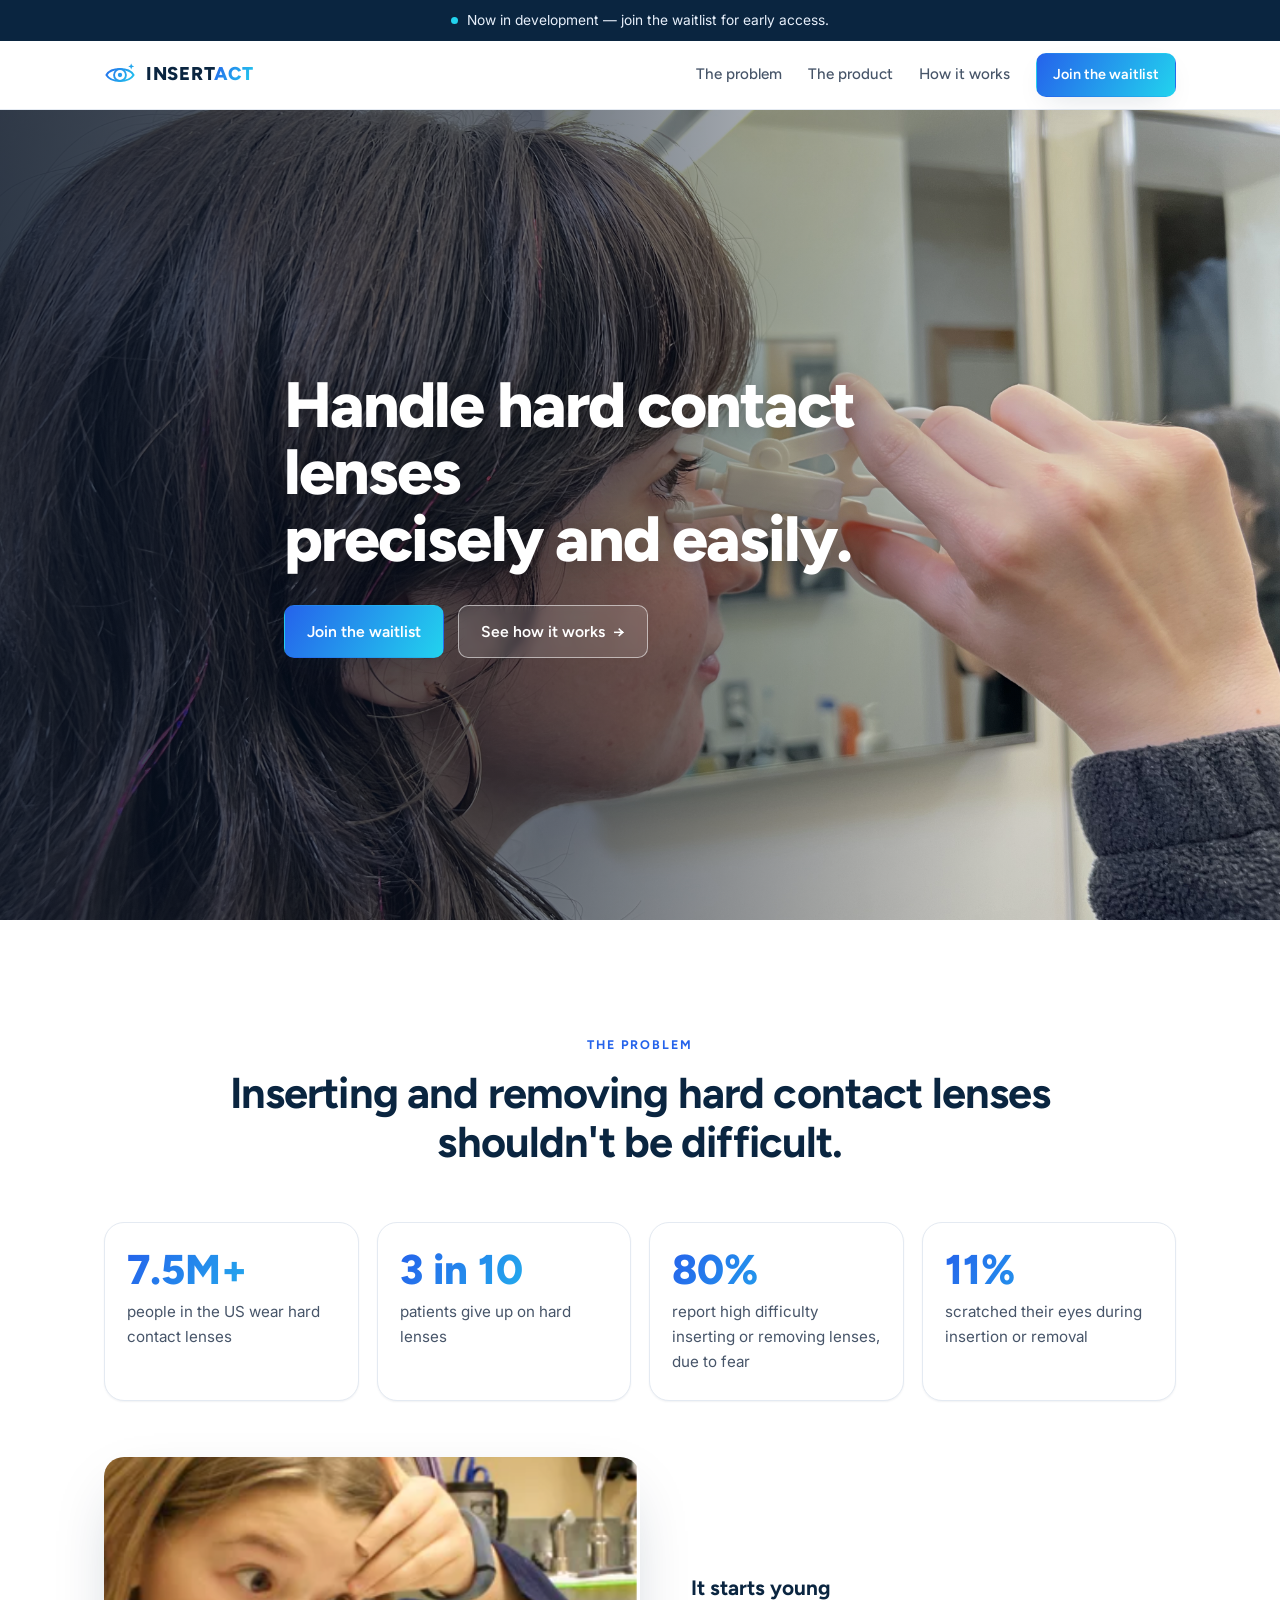
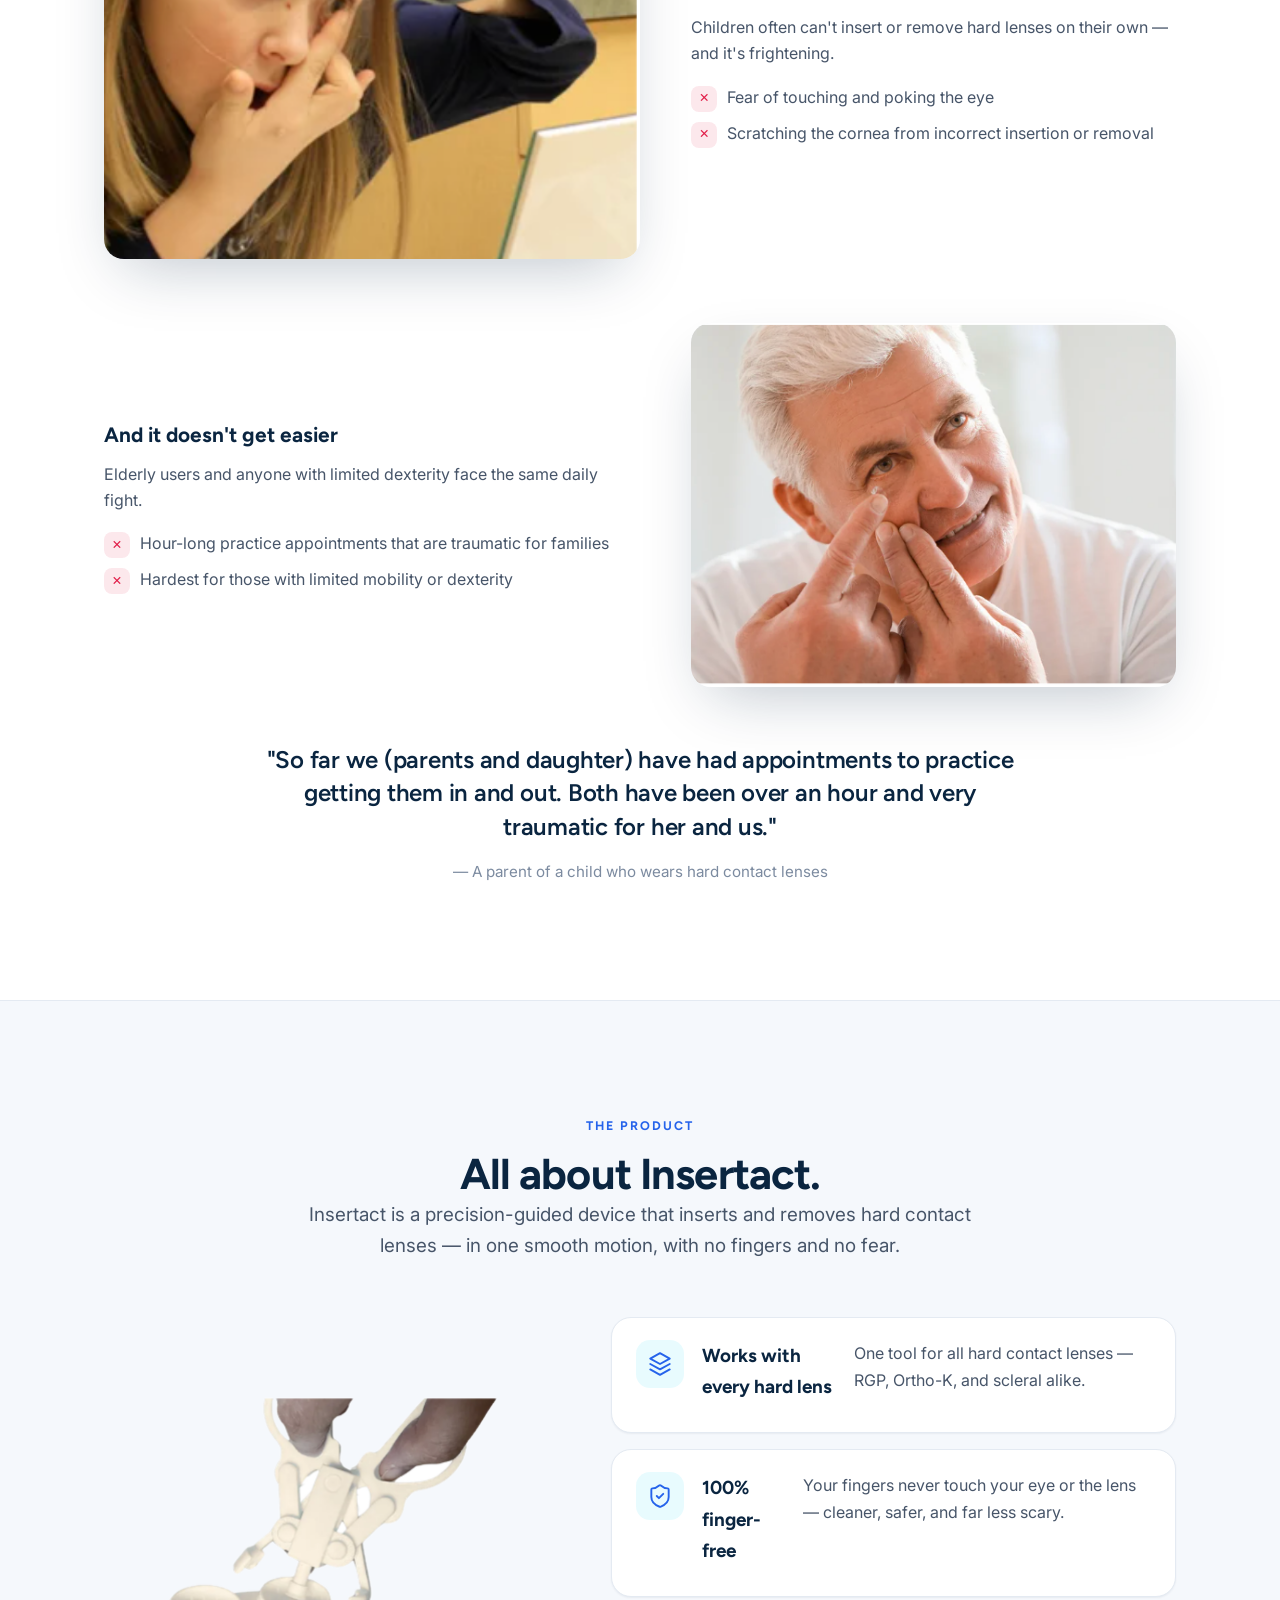
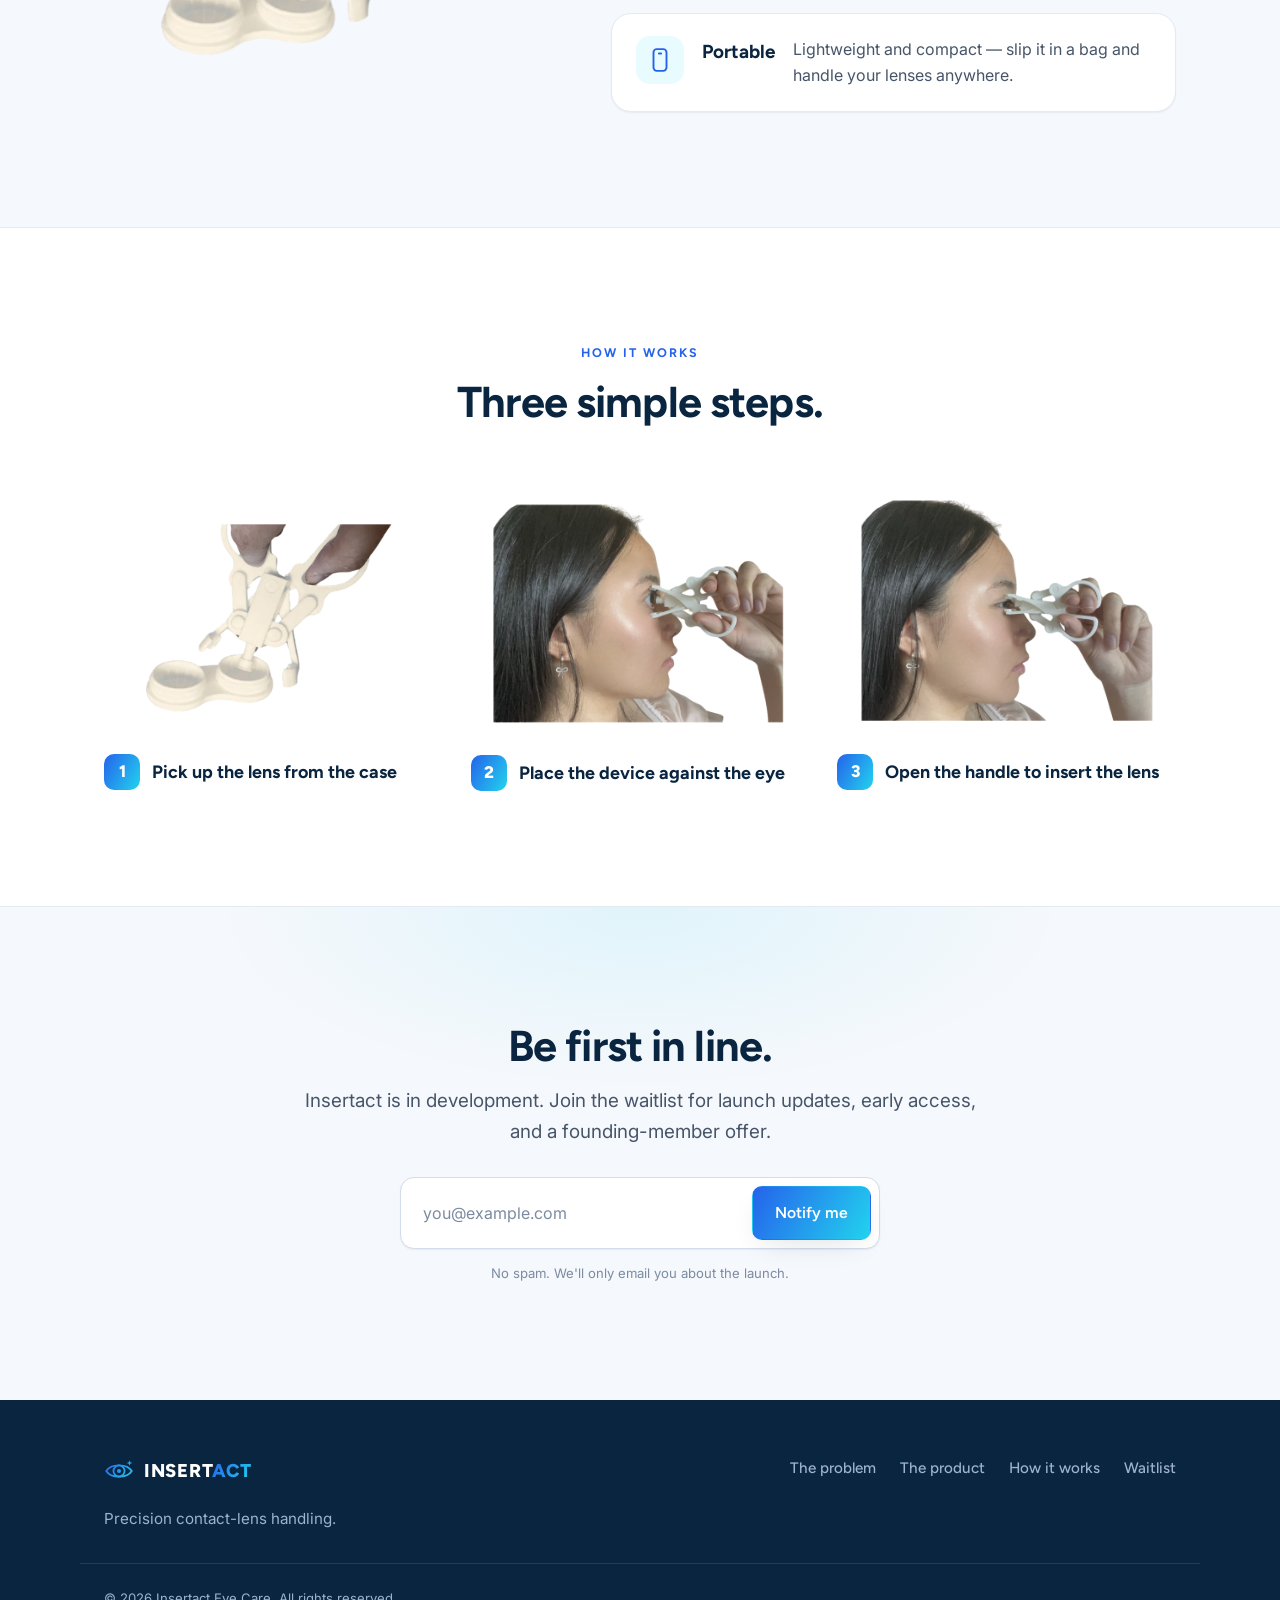
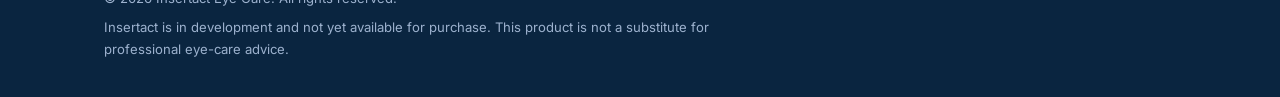
==== commit 1a05047c: "added images to website" ====
--- a/index.html
+++ b/index.html
@@ -51,12 +51,15 @@
 
     <!-- Hero -->
     <section class="hero">
-      <div class="hero__bg" aria-hidden="true"></div>
-      <div class="container hero__inner center">
-        <h1 class="hero__title">Handle hard contact lenses<br><span class="grad-text">precisely and easily.</span></h1>
-        <div class="hero__actions hero__actions--center">
+      <div class="hero__media" aria-hidden="true">
+        <img class="hero__img" src="images/hero.jpg" alt="" />
+        <div class="hero__scrim"></div>
+      </div>
+      <div class="container hero__inner">
+        <h1 class="hero__title">Handle hard contact lenses<br>precisely and easily.</h1>
+        <div class="hero__actions">
           <a class="btn btn--primary" href="#waitlist">Join the waitlist</a>
-          <a class="btn btn--ghost" href="#how">See how it works <span aria-hidden="true">→</span></a>
+          <a class="btn btn--light" href="#how">See how it works <span aria-hidden="true">→</span></a>
         </div>
       </div>
     </section>
@@ -89,19 +92,34 @@
           </div>
         </div>
 
-        <!-- Struggles + image placeholder -->
-        <div class="problem__grid">
-          <div class="struggles" data-reveal>
-            <h3 class="struggles__title">The struggle is real</h3>
-            <ul class="ticks">
-              <li>Fear of touching and poking the eye</li>
-              <li>Scratching the cornea from incorrect insertion or removal</li>
-              <li>Hour-long practice appointments that are traumatic for kids and parents</li>
-              <li>Hardest for children, the elderly, and anyone with limited dexterity</li>
-            </ul>
-          </div>
-          <div class="media-ph media-ph--tall" data-reveal aria-hidden="true">
-            <span class="media-ph__label">Image coming soon</span>
+        <!-- Struggle rows (image-led) -->
+        <div class="srows">
+          <div class="srow" data-reveal>
+            <div class="srow__media">
+              <img src="images/struggle-child.png" alt="A child struggling to insert a hard contact lens by hand" loading="lazy" />
+            </div>
+            <div class="srow__text">
+              <h3>It starts young</h3>
+              <p>Children often can't insert or remove hard lenses on their own — and it's frightening.</p>
+              <ul class="ticks">
+                <li>Fear of touching and poking the eye</li>
+                <li>Scratching the cornea from incorrect insertion or removal</li>
+              </ul>
+            </div>
+          </div>
+
+          <div class="srow srow--rev" data-reveal>
+            <div class="srow__media">
+              <img src="images/struggle-senior.png" alt="An older adult inserting a contact lens by hand" loading="lazy" />
+            </div>
+            <div class="srow__text">
+              <h3>And it doesn't get easier</h3>
+              <p>Elderly users and anyone with limited dexterity face the same daily fight.</p>
+              <ul class="ticks">
+                <li>Hour-long practice appointments that are traumatic for families</li>
+                <li>Hardest for those with limited mobility or dexterity</li>
+              </ul>
+            </div>
           </div>
         </div>
 
@@ -125,8 +143,8 @@
         </header>
 
         <div class="product">
-          <div class="media-ph media-ph--tall" data-reveal aria-hidden="true">
-            <span class="media-ph__label">Product image coming soon</span>
+          <div class="product__media" data-reveal>
+            <img src="images/product.png" alt="The Insertact device beside a contact lens case" loading="lazy" />
           </div>
 
           <div class="features features--3" data-reveal>
--- a/styles.css
+++ b/styles.css
@@ -130,6 +130,8 @@
 .btn--primary:hover { transform: translateY(-2px); box-shadow: var(--shadow-lg); }
 .btn--ghost { background: transparent; color: var(--navy); border-color: var(--border-strong); }
 .btn--ghost:hover { border-color: var(--blue); color: var(--blue); transform: translateY(-1px); }
+.btn--light { background: rgba(255,255,255,0.12); color: #fff; border-color: rgba(255,255,255,0.55); backdrop-filter: blur(4px); }
+.btn--light:hover { background: #fff; color: var(--navy); transform: translateY(-1px); }
 
 /* ---------- Announcement ---------- */
 .announce {
@@ -176,36 +178,27 @@
 .nav > a:not(.btn):hover { color: var(--navy); }
 
 /* ---------- Hero ---------- */
-.hero { position: relative; overflow: hidden; padding: clamp(72px, 11vw, 140px) 0 clamp(56px, 8vw, 104px); }
-.hero__bg {
-  position: absolute; inset: 0; z-index: -1;
-  background:
-    radial-gradient(900px 420px at 70% -10%, rgba(34,211,238,0.14), transparent 60%),
-    radial-gradient(720px 380px at 12% 8%, rgba(37,99,235,0.12), transparent 55%),
-    linear-gradient(#fff, #fff);
-}
-.hero__bg::before {
-  content: ""; position: absolute; inset: 0;
-  background-image:
-    linear-gradient(to right, rgba(10,37,64,0.045) 1px, transparent 1px),
-    linear-gradient(to bottom, rgba(10,37,64,0.045) 1px, transparent 1px);
-  background-size: 48px 48px;
-  -webkit-mask-image: radial-gradient(circle at 50% 30%, #000 0%, transparent 72%);
-  mask-image: radial-gradient(circle at 50% 30%, #000 0%, transparent 72%);
-}
-.hero__inner { max-width: 820px; }
+.hero {
+  position: relative; overflow: hidden;
+  min-height: clamp(540px, 90vh, 860px);
+  display: flex; align-items: center;
+}
+.hero__media { position: absolute; inset: 0; z-index: -1; }
+.hero__img { width: 100%; height: 100%; object-fit: cover; object-position: 62% center; }
+.hero__scrim {
+  position: absolute; inset: 0;
+  background: linear-gradient(90deg,
+    rgba(6,18,35,0.82) 0%, rgba(6,18,35,0.58) 42%, rgba(6,18,35,0.12) 78%, rgba(6,18,35,0.04) 100%);
+}
+.hero__inner { max-width: 760px; }
 .hero__title {
   font-family: var(--font-display); font-weight: 800;
-  letter-spacing: -0.03em; line-height: 1.06;
+  letter-spacing: -0.03em; line-height: 1.05;
   font-size: clamp(2.3rem, 1.2rem + 4.6vw, 4rem);
-  color: var(--navy);
-}
-.hero__sub {
-  margin-top: 22px; max-width: 620px;
-  font-size: clamp(1.05rem, 0.98rem + 0.5vw, 1.25rem); color: var(--fg-soft);
+  color: #fff;
+  text-shadow: 0 2px 24px rgba(0,0,0,0.25);
 }
 .hero__actions { margin-top: 32px; display: flex; flex-wrap: wrap; gap: 14px; }
-.hero__actions--center { justify-content: center; }
 
 /* ---------- Problem ---------- */
 .problem .section__title { margin-bottom: 18px; }
@@ -260,19 +253,28 @@
 }
 .stat__label { color: var(--fg-soft); font-size: 0.95rem; }
 
-/* ---------- Problem grid ---------- */
-.problem__grid {
-  display: grid; grid-template-columns: 1fr 1fr; gap: clamp(24px, 4vw, 44px);
-  align-items: center;
-}
-.struggles__title {
-  font-family: var(--font-display); font-weight: 700; font-size: 1.4rem;
-  color: var(--navy); margin-bottom: 18px;
-}
-.ticks { display: grid; gap: 14px; }
+/* ---------- Struggle rows (image-led) ---------- */
+.srows { display: grid; gap: clamp(28px, 5vw, 64px); }
+.srow {
+  display: grid; grid-template-columns: 1.05fr 0.95fr;
+  gap: clamp(24px, 4vw, 56px); align-items: center;
+}
+.srow--rev .srow__media { order: 2; }
+.srow__media {
+  border-radius: var(--radius-lg); overflow: hidden;
+  box-shadow: var(--shadow-lg); background: var(--bg-muted);
+  aspect-ratio: 4 / 3;
+}
+.srow__media img { width: 100%; height: 100%; object-fit: cover; display: block; }
+.srow__text h3 {
+  font-family: var(--font-display); font-weight: 700; font-size: 1.3rem;
+  color: var(--navy); margin-bottom: 8px;
+}
+.srow__text > p { color: var(--fg-soft); font-size: 1rem; margin-bottom: 18px; }
+.ticks { display: grid; gap: 12px; }
 .ticks li {
-  position: relative; padding-left: 38px; color: var(--fg-soft);
-  font-size: 1.05rem; line-height: 1.5;
+  position: relative; padding-left: 36px; color: var(--fg-soft);
+  font-size: 1rem; line-height: 1.5;
 }
 .ticks li::before {
   content: "✕"; position: absolute; left: 0; top: 1px;
@@ -300,18 +302,8 @@
 .features--3 .feature { display: flex; align-items: flex-start; gap: 18px; padding: 22px 24px; }
 .features--3 .feature__icon { margin-bottom: 0; flex: 0 0 auto; width: 48px; height: 48px; }
 
-/* ---------- Image placeholders ---------- */
-.media-ph {
-  position: relative; border: 2px dashed var(--border-strong); border-radius: var(--radius-lg);
-  background: var(--bg-muted);
-  display: flex; align-items: center; justify-content: center;
-  min-height: 200px;
-}
-.media-ph--tall { min-height: 360px; height: 100%; }
-.media-ph__label {
-  font-family: var(--font-display); font-weight: 600; font-size: 0.9rem;
-  color: var(--fg-faint); letter-spacing: 0.02em;
-}
+.product__media { aspect-ratio: 4 / 3; }
+.product__media img { width: 100%; height: 100%; object-fit: contain; display: block; }
 
 /* ---------- How it works — photo steps ---------- */
 .steps--photo { gap: 28px; }
@@ -376,9 +368,9 @@
   .steps { grid-template-columns: 1fr; }
   .features { grid-template-columns: 1fr; }
   .stats { grid-template-columns: repeat(2, 1fr); }
-  .problem__grid { grid-template-columns: 1fr; }
   .product { grid-template-columns: 1fr; }
-  .media-ph--tall { min-height: 240px; }
+  .srow, .srow--rev { grid-template-columns: 1fr; }
+  .srow--rev .srow__media { order: 0; }
 }
 @media (max-width: 640px) {
   .nav { gap: 14px; }
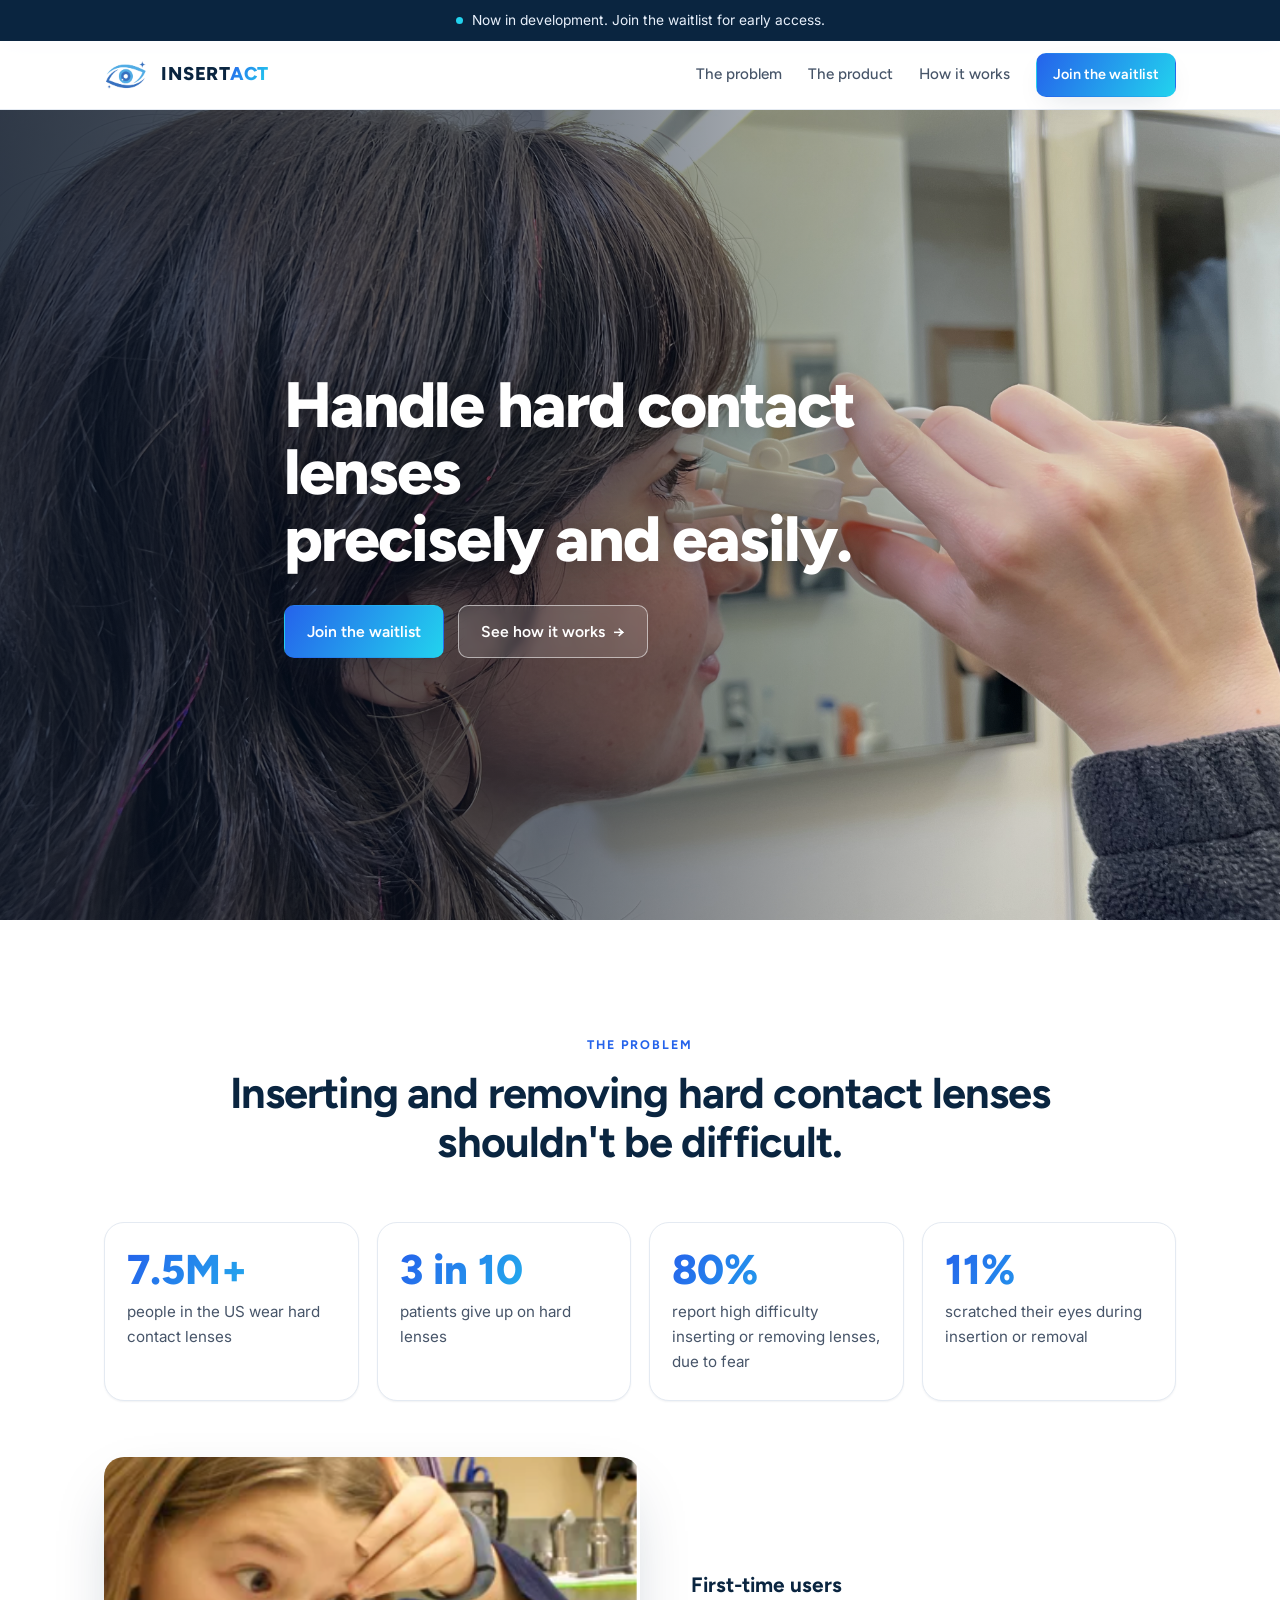
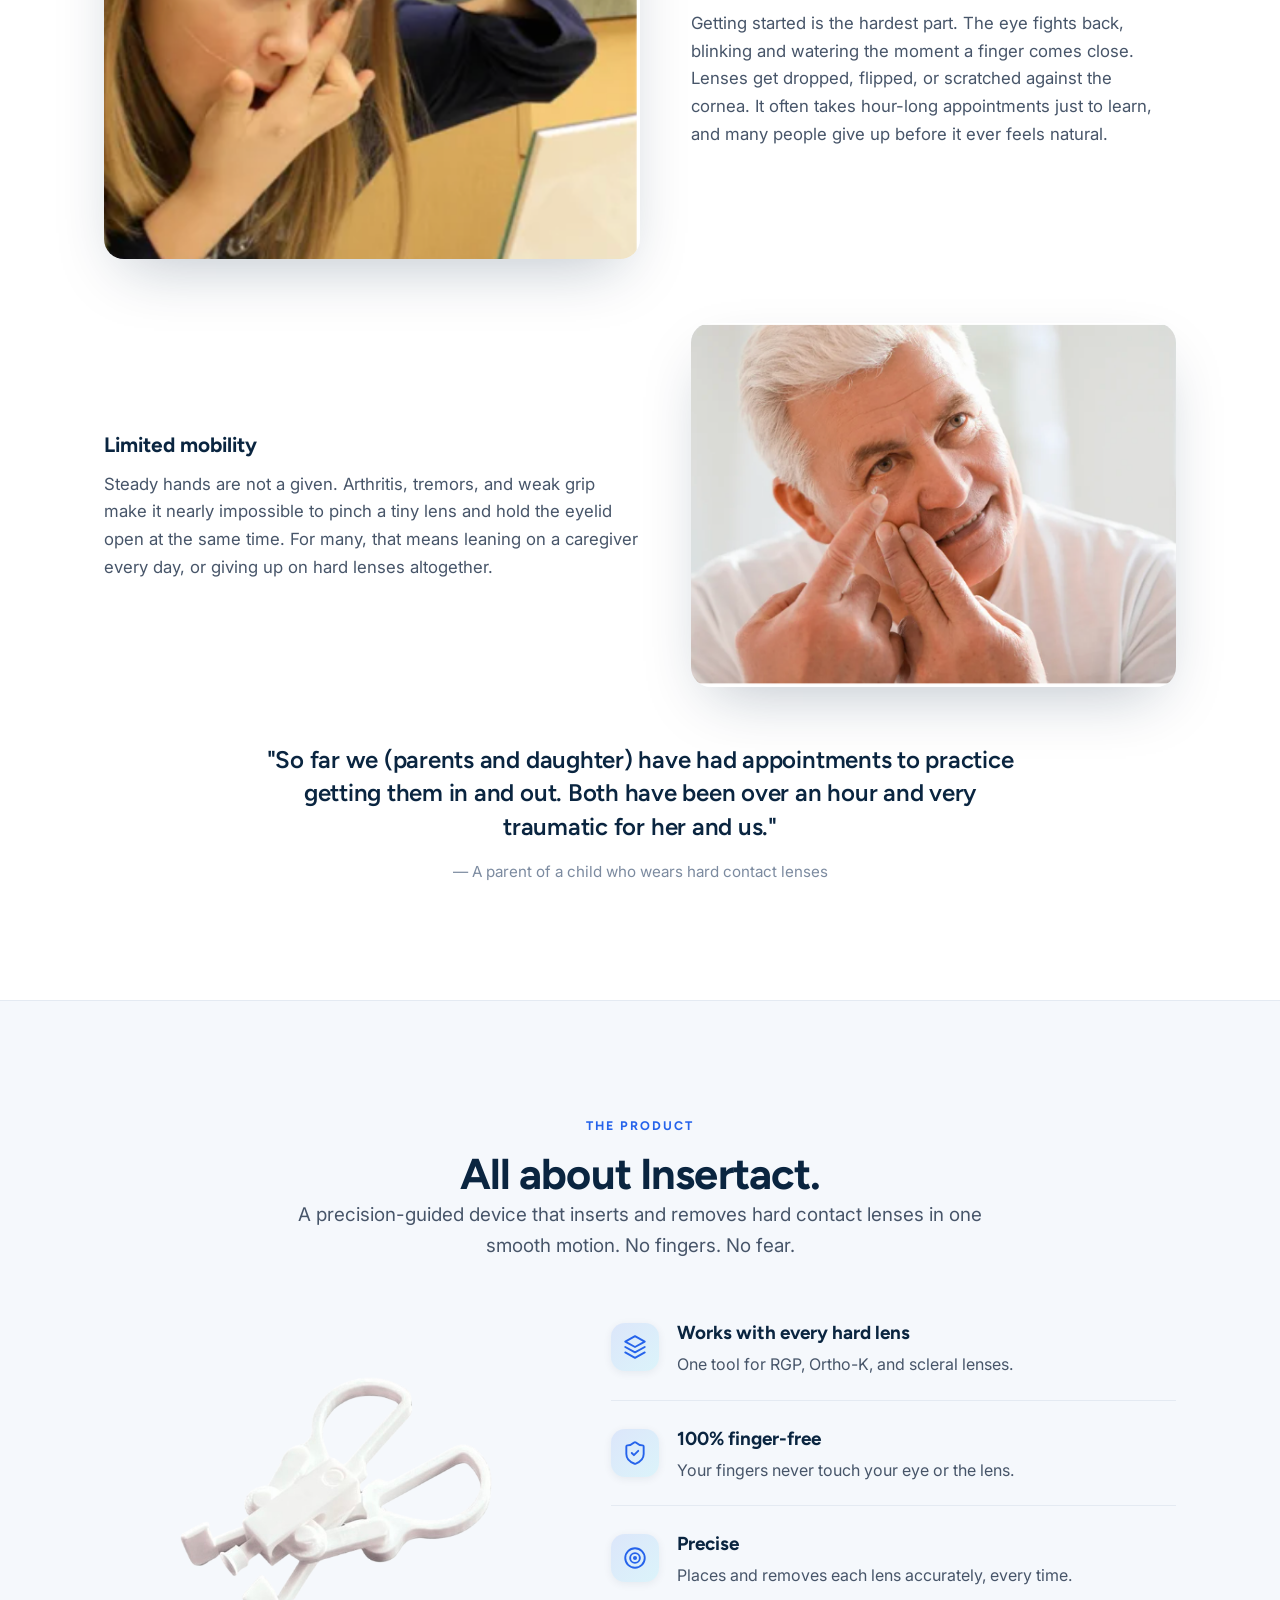
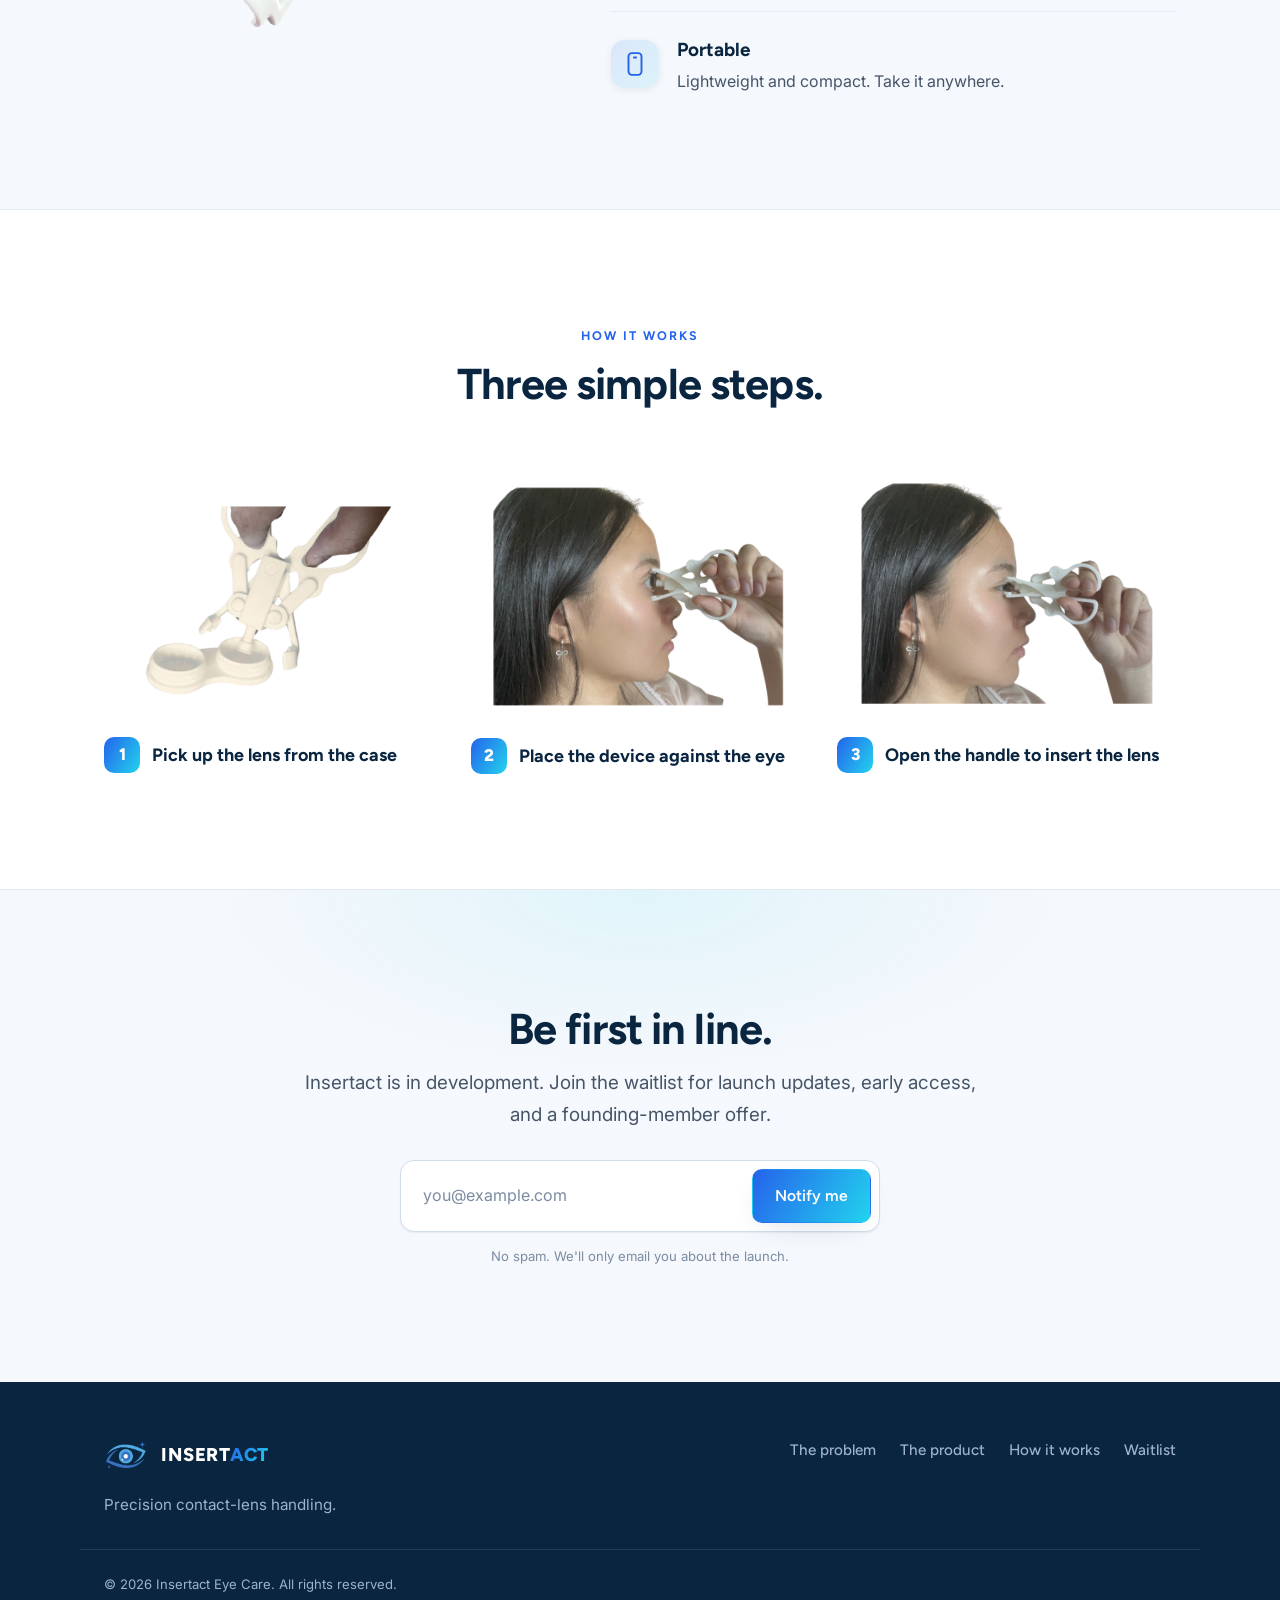
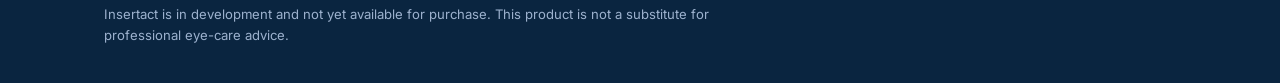
==== commit 2a115b04: "touched up images and sections" ====
--- a/index.html
+++ b/index.html
@@ -3,9 +3,9 @@
 <head>
   <meta charset="UTF-8" />
   <meta name="viewport" content="width=device-width, initial-scale=1" />
-  <title>Insertact — Finger-free handling for hard contact lenses</title>
-  <meta name="description" content="Insertact is a precision-guided device that inserts and removes hard contact lenses — RGP, Ortho-K, and scleral — without touching your eye. Now pre-launch." />
-  <link rel="icon" type="image/svg+xml" href="favicon.svg" />
+  <title>Insertact | Finger-free handling for hard contact lenses</title>
+  <meta name="description" content="Insertact is a precision-guided device that inserts and removes hard contact lenses (RGP, Ortho-K, and scleral) without touching your eye. Now pre-launch." />
+  <link rel="icon" type="image/png" href="images/logo_removedbg.png" />
   <link rel="preconnect" href="https://fonts.googleapis.com" />
   <link rel="preconnect" href="https://fonts.gstatic.com" crossorigin />
   <link href="https://fonts.googleapis.com/css2?family=Figtree:wght@400;500;600;700;800&family=Inter:wght@400;500;600&display=swap" rel="stylesheet" />
@@ -17,24 +17,14 @@
   <!-- Announcement -->
   <div class="announce" role="note">
     <span class="announce__dot" aria-hidden="true"></span>
-    Now in development — join the waitlist for early access.
+    Now in development. Join the waitlist for early access.
   </div>
 
   <!-- Header -->
   <header class="header" id="top">
     <div class="container header__inner">
       <a class="brand" href="#top" aria-label="Insertact home">
-        <svg class="brand__mark" width="32" height="32" viewBox="0 0 40 40" fill="none" aria-hidden="true">
-          <defs>
-            <linearGradient id="brandGrad" x1="2" y1="6" x2="38" y2="34" gradientUnits="userSpaceOnUse">
-              <stop stop-color="#2563EB"/><stop offset="1" stop-color="#22D3EE"/>
-            </linearGradient>
-          </defs>
-          <path d="M3 20C9 10 31 10 37 20C31 30 9 30 3 20Z" fill="none" stroke="url(#brandGrad)" stroke-width="2.4" stroke-linejoin="round"/>
-          <circle cx="20" cy="20" r="7.4" fill="none" stroke="url(#brandGrad)" stroke-width="2.4"/>
-          <circle cx="20" cy="20" r="2.7" fill="url(#brandGrad)"/>
-          <path d="M34 5.5L35.05 8.2L37.75 9.25L35.05 10.3L34 13L32.95 10.3L30.25 9.25L32.95 8.2L34 5.5Z" fill="url(#brandGrad)"/>
-        </svg>
+        <img class="brand__mark" src="images/logo_removedbg.png" alt="" aria-hidden="true" />
         <span class="brand__word"><span class="brand__a">INSERT</span><span class="brand__b">ACT</span></span>
       </a>
 
@@ -99,12 +89,8 @@
               <img src="images/struggle-child.png" alt="A child struggling to insert a hard contact lens by hand" loading="lazy" />
             </div>
             <div class="srow__text">
-              <h3>It starts young</h3>
-              <p>Children often can't insert or remove hard lenses on their own — and it's frightening.</p>
-              <ul class="ticks">
-                <li>Fear of touching and poking the eye</li>
-                <li>Scratching the cornea from incorrect insertion or removal</li>
-              </ul>
+              <h3>First-time users</h3>
+              <p>Getting started is the hardest part. The eye fights back, blinking and watering the moment a finger comes close. Lenses get dropped, flipped, or scratched against the cornea. It often takes hour-long appointments just to learn, and many people give up before it ever feels natural.</p>
             </div>
           </div>
 
@@ -113,12 +99,8 @@
               <img src="images/struggle-senior.png" alt="An older adult inserting a contact lens by hand" loading="lazy" />
             </div>
             <div class="srow__text">
-              <h3>And it doesn't get easier</h3>
-              <p>Elderly users and anyone with limited dexterity face the same daily fight.</p>
-              <ul class="ticks">
-                <li>Hour-long practice appointments that are traumatic for families</li>
-                <li>Hardest for those with limited mobility or dexterity</li>
-              </ul>
+              <h3>Limited mobility</h3>
+              <p>Steady hands are not a given. Arthritis, tremors, and weak grip make it nearly impossible to pinch a tiny lens and hold the eyelid open at the same time. For many, that means leaning on a caregiver every day, or giving up on hard lenses altogether.</p>
             </div>
           </div>
         </div>
@@ -139,16 +121,16 @@
         <header class="section__head center" data-reveal>
           <p class="eyebrow">The product</p>
           <h2 class="section__title">All about Insertact.</h2>
-          <p class="lead narrow center">Insertact is a precision-guided device that inserts and removes hard contact lenses — in one smooth motion, with no fingers and no fear.</p>
+          <p class="lead narrow center">A precision-guided device that inserts and removes hard contact lenses in one smooth motion. No fingers. No fear.</p>
         </header>
 
         <div class="product">
           <div class="product__media" data-reveal>
-            <img src="images/product.png" alt="The Insertact device beside a contact lens case" loading="lazy" />
+            <img src="images/product_removedbg.png" alt="The Insertact device prototype" loading="lazy" />
           </div>
 
           <div class="features features--3" data-reveal>
-            <article class="feature card">
+            <article class="feature">
               <span class="feature__icon" aria-hidden="true">
                 <svg viewBox="0 0 24 24" fill="none" stroke="currentColor" stroke-width="1.75" stroke-linecap="round" stroke-linejoin="round">
                   <path d="m12 2 9 5-9 5-9-5 9-5Z"/>
@@ -157,9 +139,9 @@
                 </svg>
               </span>
               <h3>Works with every hard lens</h3>
-              <p>One tool for all hard contact lenses — RGP, Ortho-K, and scleral alike.</p>
-            </article>
-            <article class="feature card">
+              <p>One tool for RGP, Ortho-K, and scleral lenses.</p>
+            </article>
+            <article class="feature">
               <span class="feature__icon" aria-hidden="true">
                 <svg viewBox="0 0 24 24" fill="none" stroke="currentColor" stroke-width="1.75" stroke-linecap="round" stroke-linejoin="round">
                   <path d="M20 13c0 5-3.5 7.5-7.66 8.95a1 1 0 0 1-.67-.01C7.5 20.5 4 18 4 13V6a1 1 0 0 1 1-1c2 0 4.5-1.2 6.24-2.72a1.17 1.17 0 0 1 1.52 0C14.51 3.81 17 5 19 5a1 1 0 0 1 1 1z"/>
@@ -167,9 +149,20 @@
                 </svg>
               </span>
               <h3>100% finger-free</h3>
-              <p>Your fingers never touch your eye or the lens — cleaner, safer, and far less scary.</p>
-            </article>
-            <article class="feature card">
+              <p>Your fingers never touch your eye or the lens.</p>
+            </article>
+            <article class="feature">
+              <span class="feature__icon" aria-hidden="true">
+                <svg viewBox="0 0 24 24" fill="none" stroke="currentColor" stroke-width="1.75" stroke-linecap="round" stroke-linejoin="round">
+                  <circle cx="12" cy="12" r="9"/>
+                  <circle cx="12" cy="12" r="4.5"/>
+                  <circle cx="12" cy="12" r="1"/>
+                </svg>
+              </span>
+              <h3>Precise</h3>
+              <p>Places and removes each lens accurately, every time.</p>
+            </article>
+            <article class="feature">
               <span class="feature__icon" aria-hidden="true">
                 <svg viewBox="0 0 24 24" fill="none" stroke="currentColor" stroke-width="1.75" stroke-linecap="round" stroke-linejoin="round">
                   <rect x="6" y="2" width="12" height="20" rx="3"/>
@@ -177,7 +170,7 @@
                 </svg>
               </span>
               <h3>Portable</h3>
-              <p>Lightweight and compact — slip it in a bag and handle your lenses anywhere.</p>
+              <p>Lightweight and compact. Take it anywhere.</p>
             </article>
           </div>
         </div>
@@ -235,17 +228,7 @@
     <div class="container footer__inner">
       <div class="footer__brand">
         <a class="brand" href="#top" aria-label="Insertact home">
-          <svg class="brand__mark" width="30" height="30" viewBox="0 0 40 40" fill="none" aria-hidden="true">
-            <defs>
-              <linearGradient id="footGrad" x1="2" y1="6" x2="38" y2="34" gradientUnits="userSpaceOnUse">
-                <stop stop-color="#2563EB"/><stop offset="1" stop-color="#22D3EE"/>
-              </linearGradient>
-            </defs>
-            <path d="M3 20C9 10 31 10 37 20C31 30 9 30 3 20Z" fill="none" stroke="url(#footGrad)" stroke-width="2.4" stroke-linejoin="round"/>
-            <circle cx="20" cy="20" r="7.4" fill="none" stroke="url(#footGrad)" stroke-width="2.4"/>
-            <circle cx="20" cy="20" r="2.7" fill="url(#footGrad)"/>
-            <path d="M34 5.5L35.05 8.2L37.75 9.25L35.05 10.3L34 13L32.95 10.3L30.25 9.25L32.95 8.2L34 5.5Z" fill="url(#footGrad)"/>
-          </svg>
+          <img class="brand__mark" src="images/logo_removedbg.png" alt="" aria-hidden="true" />
           <span class="brand__word brand__word--light"><span class="brand__a">INSERT</span><span class="brand__b">ACT</span></span>
         </a>
         <p class="footer__tag">Precision contact-lens handling.</p>
--- a/styles.css
+++ b/styles.css
@@ -160,6 +160,7 @@
 }
 .header__inner { display: flex; align-items: center; justify-content: space-between; height: 68px; }
 .brand { display: inline-flex; align-items: center; gap: 10px; }
+.brand__mark { height: 34px; width: auto; display: block; }
 .brand__word {
   font-family: var(--font-display); font-weight: 800;
   letter-spacing: 0.04em; font-size: 1.16rem; color: var(--navy);
@@ -270,19 +271,7 @@
   font-family: var(--font-display); font-weight: 700; font-size: 1.3rem;
   color: var(--navy); margin-bottom: 8px;
 }
-.srow__text > p { color: var(--fg-soft); font-size: 1rem; margin-bottom: 18px; }
-.ticks { display: grid; gap: 12px; }
-.ticks li {
-  position: relative; padding-left: 36px; color: var(--fg-soft);
-  font-size: 1rem; line-height: 1.5;
-}
-.ticks li::before {
-  content: "✕"; position: absolute; left: 0; top: 1px;
-  width: 26px; height: 26px; border-radius: 8px;
-  display: inline-flex; align-items: center; justify-content: center;
-  background: rgba(225, 29, 72, 0.10); color: #E11D48;
-  font-size: 0.78rem; font-weight: 700;
-}
+.srow__text > p { color: var(--fg-soft); font-size: 1.05rem; line-height: 1.65; }
 
 /* ---------- Quote ---------- */
 .quote {
@@ -298,9 +287,21 @@
 
 /* ---------- Product ---------- */
 .product { display: grid; grid-template-columns: 0.9fr 1.1fr; gap: clamp(24px, 4vw, 44px); align-items: center; }
-.features--3 { grid-template-columns: 1fr; gap: 16px; }
-.features--3 .feature { display: flex; align-items: flex-start; gap: 18px; padding: 22px 24px; }
-.features--3 .feature__icon { margin-bottom: 0; flex: 0 0 auto; width: 48px; height: 48px; }
+.features--3 { grid-template-columns: 1fr; gap: 0; }
+.features--3 .feature {
+  display: grid; grid-template-columns: 48px 1fr;
+  column-gap: 18px; row-gap: 3px; align-items: start;
+  padding: 22px 0; border-bottom: 1px solid var(--border);
+}
+.features--3 .feature:first-child { padding-top: 0; }
+.features--3 .feature:last-child { padding-bottom: 0; border-bottom: 0; }
+.features--3 .feature__icon {
+  grid-row: 1 / span 2; align-self: center;
+  margin-bottom: 0; width: 48px; height: 48px;
+  background: linear-gradient(135deg, rgba(37,99,235,0.12), rgba(34,211,238,0.12));
+  box-shadow: 0 2px 8px rgba(10,37,64,0.07);
+}
+.features--3 .feature h3 { margin-bottom: 0; }
 
 .product__media { aspect-ratio: 4 / 3; }
 .product__media img { width: 100%; height: 100%; object-fit: contain; display: block; }
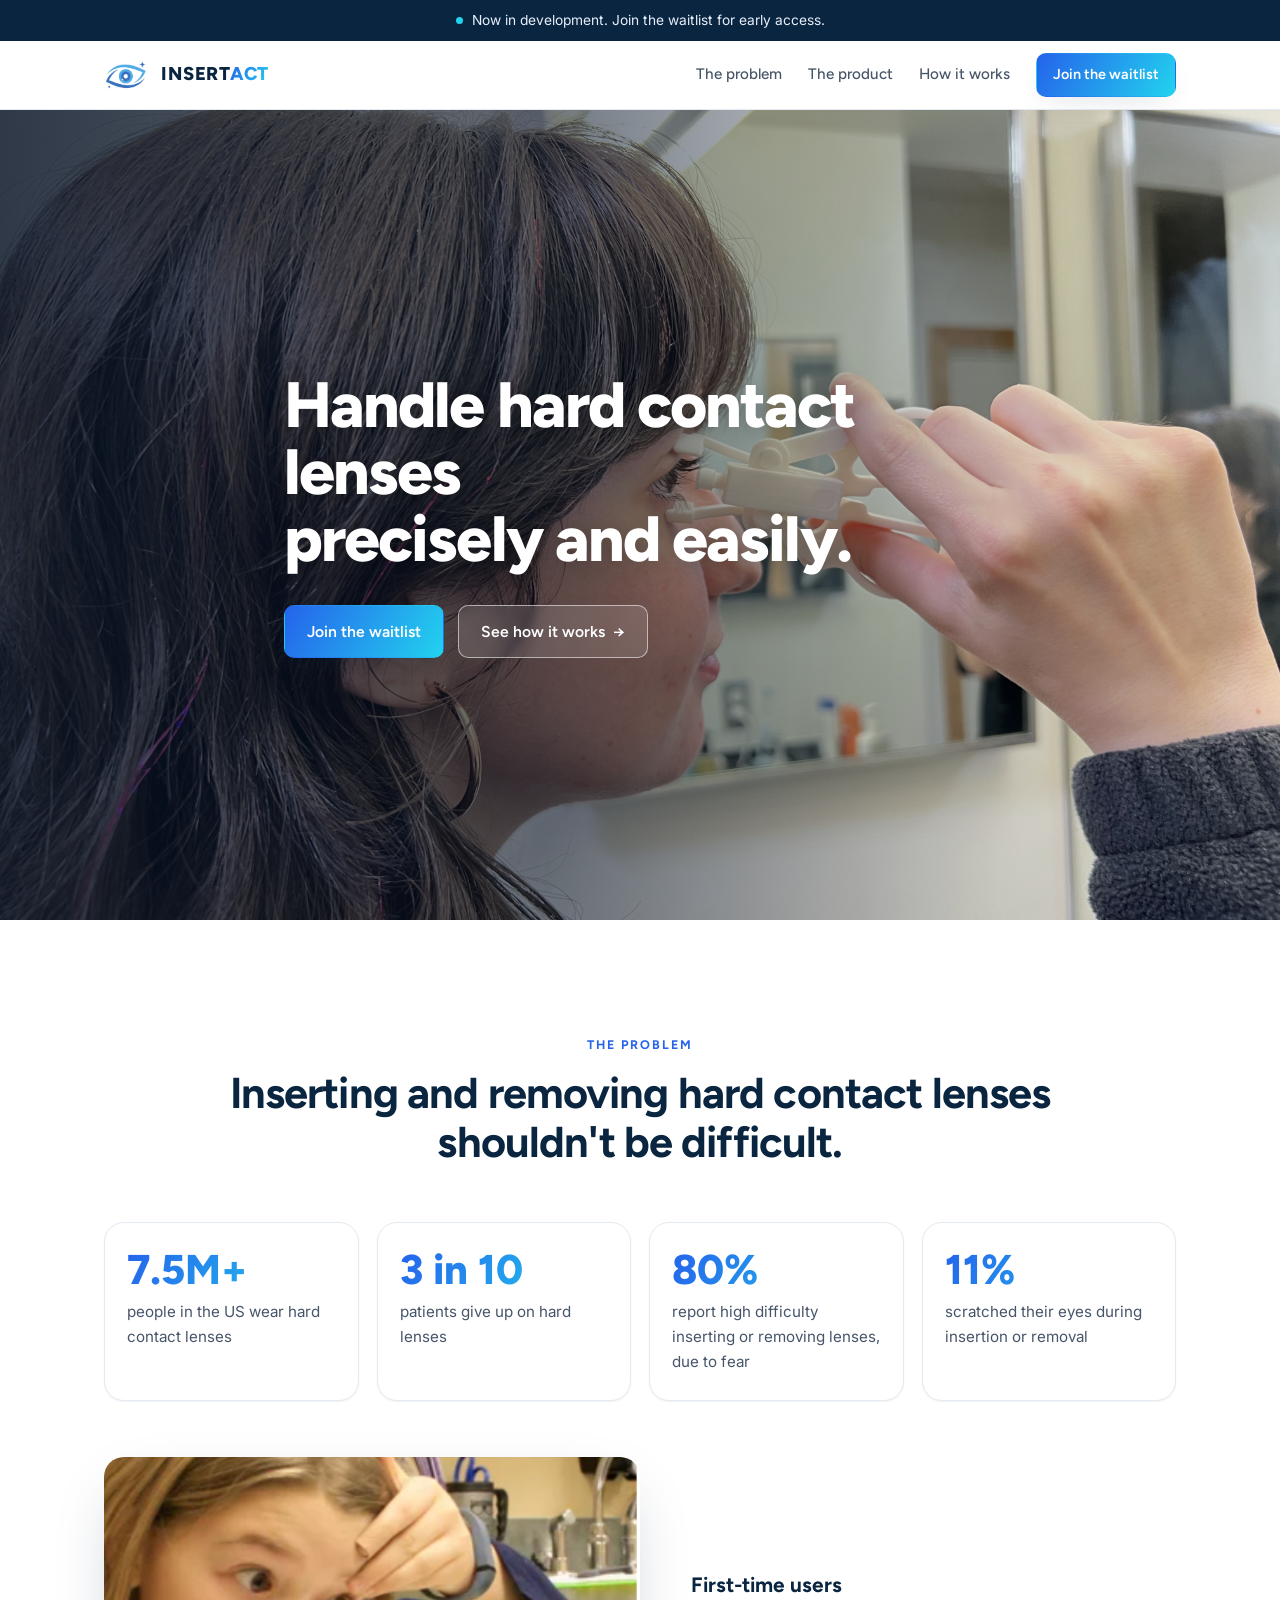
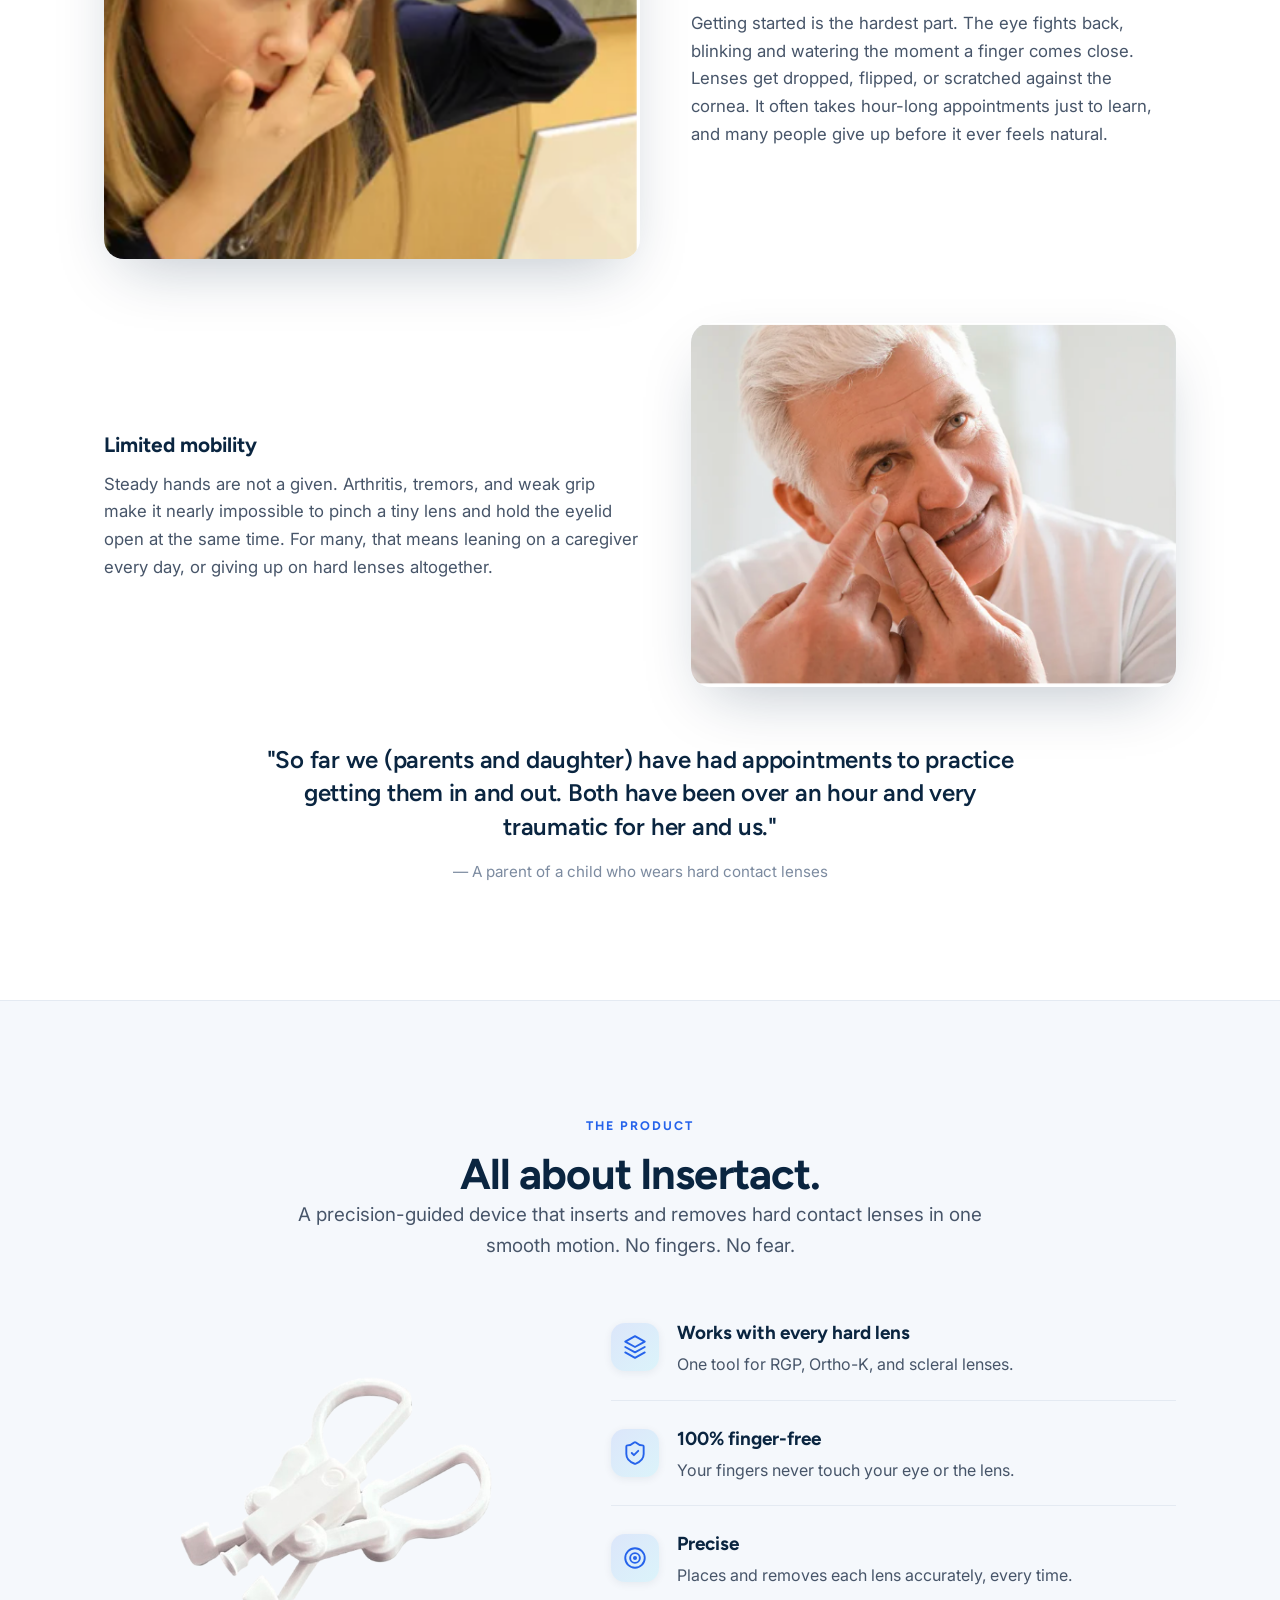
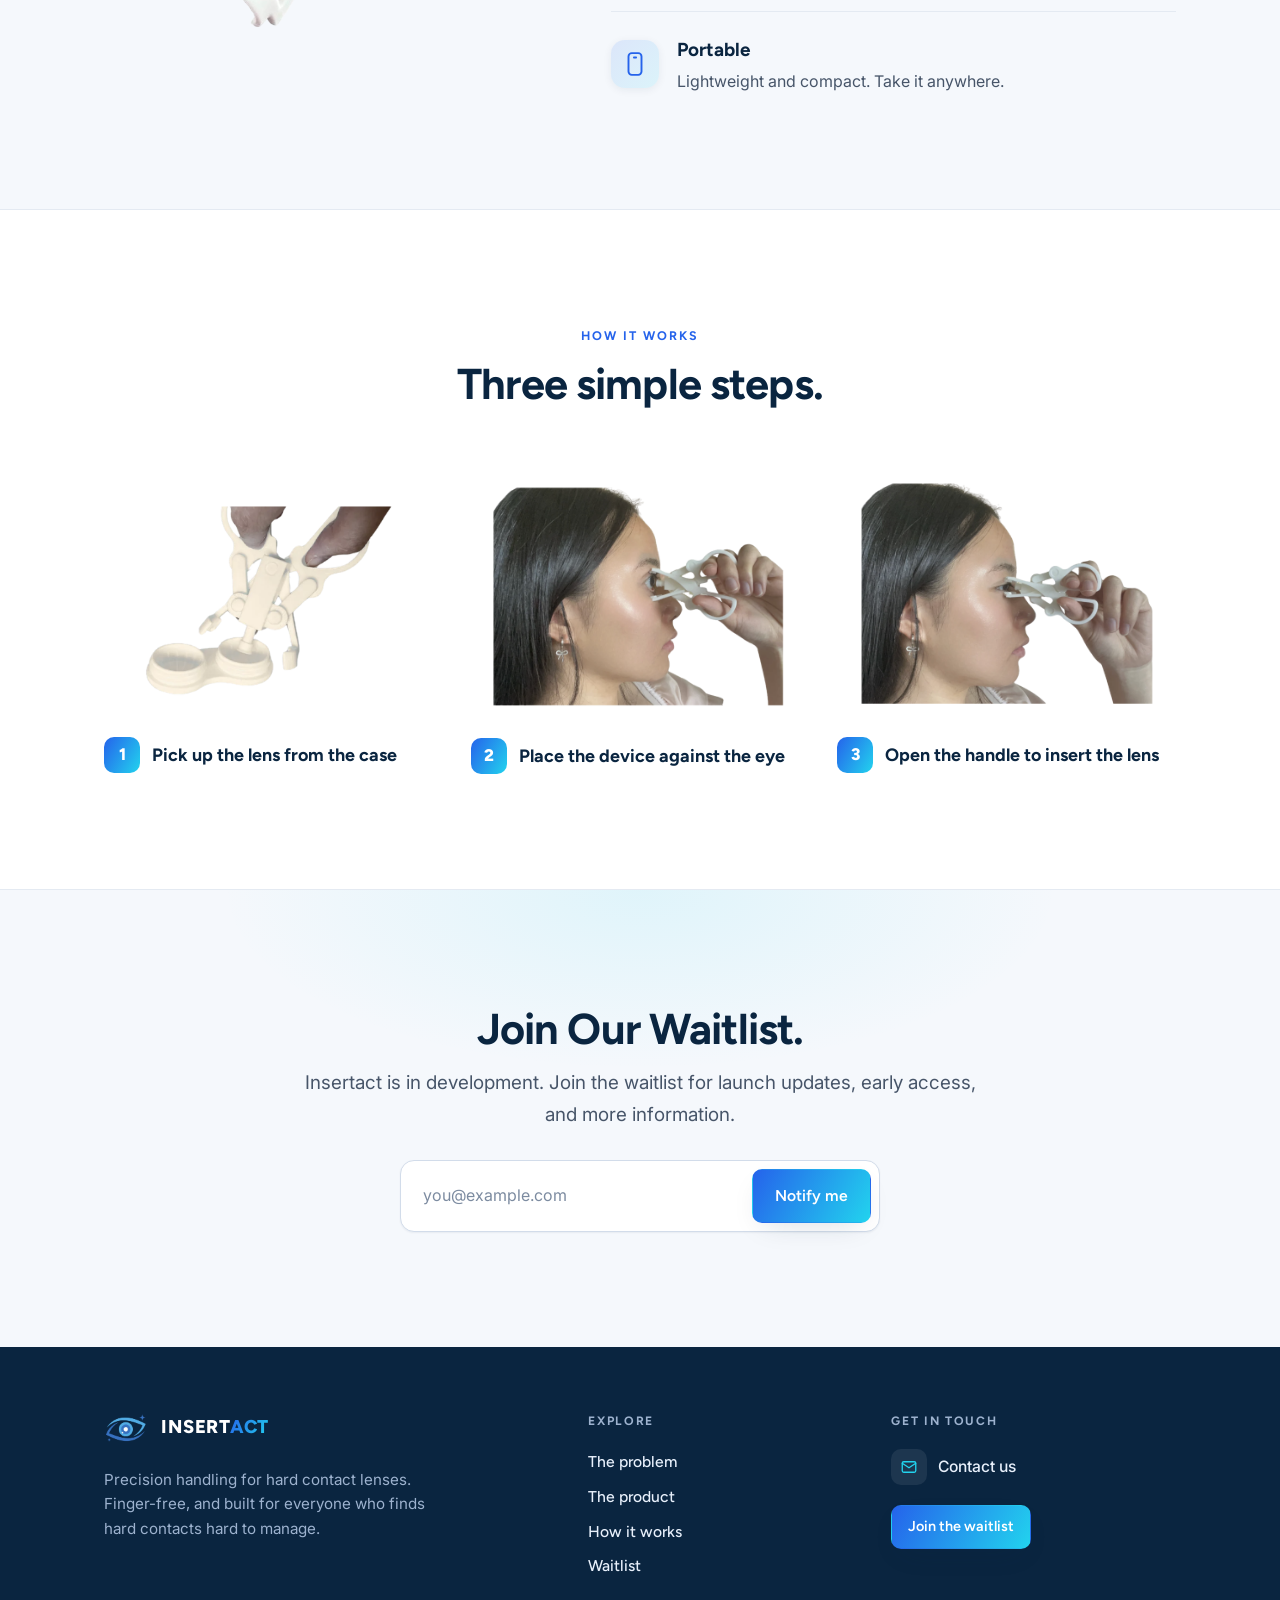
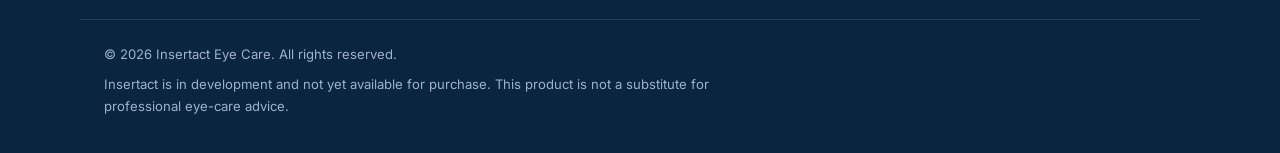
==== commit babc365b: "finished bottom design" ====
--- a/index.html
+++ b/index.html
@@ -210,14 +210,14 @@
     <!-- Waitlist CTA -->
     <section class="section waitlist" id="waitlist">
       <div class="container narrow center" data-reveal>
-        <h2 class="section__title">Be first in line.</h2>
-        <p class="lead">Insertact is in development. Join the waitlist for launch updates, early access, and a founding-member offer.</p>
+        <h2 class="section__title">Join Our Waitlist.</h2>
+        <p class="lead">Insertact is in development. Join the waitlist for launch updates, early access, and more information.</p>
         <form class="signup" action="#" method="post" novalidate>
           <label class="visually-hidden" for="email">Email address</label>
           <input class="signup__input" type="email" id="email" name="email" placeholder="you@example.com" autocomplete="email" required />
           <button class="btn btn--primary" type="submit">Notify me</button>
         </form>
-        <p class="signup__fineprint">No spam. We'll only email you about the launch.</p>
+        
       </div>
     </section>
 
@@ -225,21 +225,40 @@
 
   <!-- Footer -->
   <footer class="footer">
-    <div class="container footer__inner">
+    <div class="container footer__grid">
       <div class="footer__brand">
         <a class="brand" href="#top" aria-label="Insertact home">
           <img class="brand__mark" src="images/logo_removedbg.png" alt="" aria-hidden="true" />
           <span class="brand__word brand__word--light"><span class="brand__a">INSERT</span><span class="brand__b">ACT</span></span>
         </a>
-        <p class="footer__tag">Precision contact-lens handling.</p>
-      </div>
-      <nav class="footer__nav" aria-label="Footer">
-        <a href="#problem">The problem</a>
-        <a href="#product">The product</a>
-        <a href="#how">How it works</a>
-        <a href="#waitlist">Waitlist</a>
-      </nav>
+        <p class="footer__tag">Precision handling for hard contact lenses. Finger-free, and built for everyone who finds hard contacts hard to manage.</p>
+      </div>
+
+      <div class="footer__col">
+        <h4 class="footer__heading">Explore</h4>
+        <nav class="footer__nav" aria-label="Footer">
+          <a href="#problem">The problem</a>
+          <a href="#product">The product</a>
+          <a href="#how">How it works</a>
+          <a href="#waitlist">Waitlist</a>
+        </nav>
+      </div>
+
+      <div class="footer__col">
+        <h4 class="footer__heading">Get in touch</h4>
+        <a class="footer__contact" href="mailto:thoannguyen@lclark.edu" aria-label="Contact us by email">
+          <span class="footer__contact-icon" aria-hidden="true">
+            <svg viewBox="0 0 24 24" fill="none" stroke="currentColor" stroke-width="1.75" stroke-linecap="round" stroke-linejoin="round">
+              <rect x="3" y="5" width="18" height="14" rx="2"/>
+              <path d="m3 7 9 6 9-6"/>
+            </svg>
+          </span>
+          Contact us
+        </a>
+        <a class="btn btn--primary btn--sm footer__cta" href="#waitlist">Join the waitlist</a>
+      </div>
     </div>
+
     <div class="container footer__legal">
       <p>© <span id="year">2026</span> Insertact Eye Care. All rights reserved.</p>
       <p class="footer__disclaimer">Insertact is in development and not yet available for purchase. This product is not a substitute for professional eye-care advice.</p>
--- a/styles.css
+++ b/styles.css
@@ -347,15 +347,34 @@
 .signup__fineprint { margin-top: 14px; font-size: 0.82rem; color: var(--fg-faint); }
 
 /* ---------- Footer ---------- */
-.footer { background: var(--navy); color: var(--on-dark); padding: 56px 0 36px; }
-.footer__inner {
-  display: flex; justify-content: space-between; gap: 28px; flex-wrap: wrap;
-  padding-bottom: 32px; border-bottom: 1px solid rgba(255,255,255,0.10);
-}
-.footer__tag { margin-top: 12px; color: var(--on-dark-soft); font-size: 0.95rem; }
-.footer__nav { display: flex; gap: 24px; flex-wrap: wrap; align-items: flex-start; }
-.footer__nav a { color: var(--on-dark-soft); font-family: var(--font-display); font-weight: 500; font-size: 0.95rem; transition: color .15s ease; }
+.footer { background: var(--navy); color: var(--on-dark); padding: 64px 0 36px; }
+.footer__grid {
+  display: grid; grid-template-columns: 1.7fr 1fr 1.1fr; gap: 44px;
+  padding-bottom: 40px; border-bottom: 1px solid rgba(255,255,255,0.10);
+}
+.footer__tag { margin-top: 16px; color: var(--on-dark-soft); font-size: 0.95rem; max-width: 340px; line-height: 1.6; }
+.footer__heading {
+  font-family: var(--font-display); font-weight: 700; font-size: 0.76rem;
+  letter-spacing: 0.14em; text-transform: uppercase; color: var(--on-dark-soft);
+  margin-bottom: 18px;
+}
+.footer__col { display: flex; flex-direction: column; align-items: flex-start; }
+.footer__nav { display: flex; flex-direction: column; gap: 9px; align-items: flex-start; }
+.footer__nav a { color: var(--on-dark); font-family: var(--font-display); font-weight: 500; font-size: 0.98rem; transition: color .15s ease; }
 .footer__nav a:hover { color: #fff; }
+.footer__contact {
+  display: inline-flex; align-items: center; gap: 11px;
+  color: var(--on-dark); font-weight: 500; font-size: 0.98rem; transition: color .15s ease;
+}
+.footer__contact:hover { color: #fff; }
+.footer__contact:hover .footer__contact-icon { background: rgba(34,211,238,0.18); }
+.footer__contact-icon {
+  display: inline-flex; align-items: center; justify-content: center;
+  width: 36px; height: 36px; border-radius: 10px; flex: 0 0 auto;
+  background: rgba(255,255,255,0.08); color: var(--cyan); transition: background .15s ease;
+}
+.footer__contact-icon svg { width: 18px; height: 18px; }
+.footer__cta { margin-top: 20px; }
 .footer__legal { padding-top: 24px; display: flex; flex-direction: column; gap: 8px; }
 .footer__legal p { color: var(--on-dark-soft); font-size: 0.82rem; }
 .footer__disclaimer { max-width: 640px; }
@@ -372,12 +391,14 @@
   .product { grid-template-columns: 1fr; }
   .srow, .srow--rev { grid-template-columns: 1fr; }
   .srow--rev .srow__media { order: 0; }
+  .footer__grid { grid-template-columns: 1fr 1fr; gap: 32px; }
+  .footer__brand { grid-column: 1 / -1; }
 }
 @media (max-width: 640px) {
   .nav { gap: 14px; }
   .nav > a:not(.btn) { display: none; }
   .stats { grid-template-columns: 1fr; }
-  .footer__inner { flex-direction: column; }
+  .footer__grid { grid-template-columns: 1fr; }
   .signup { flex-direction: column; }
   .signup .btn { width: 100%; }
 }
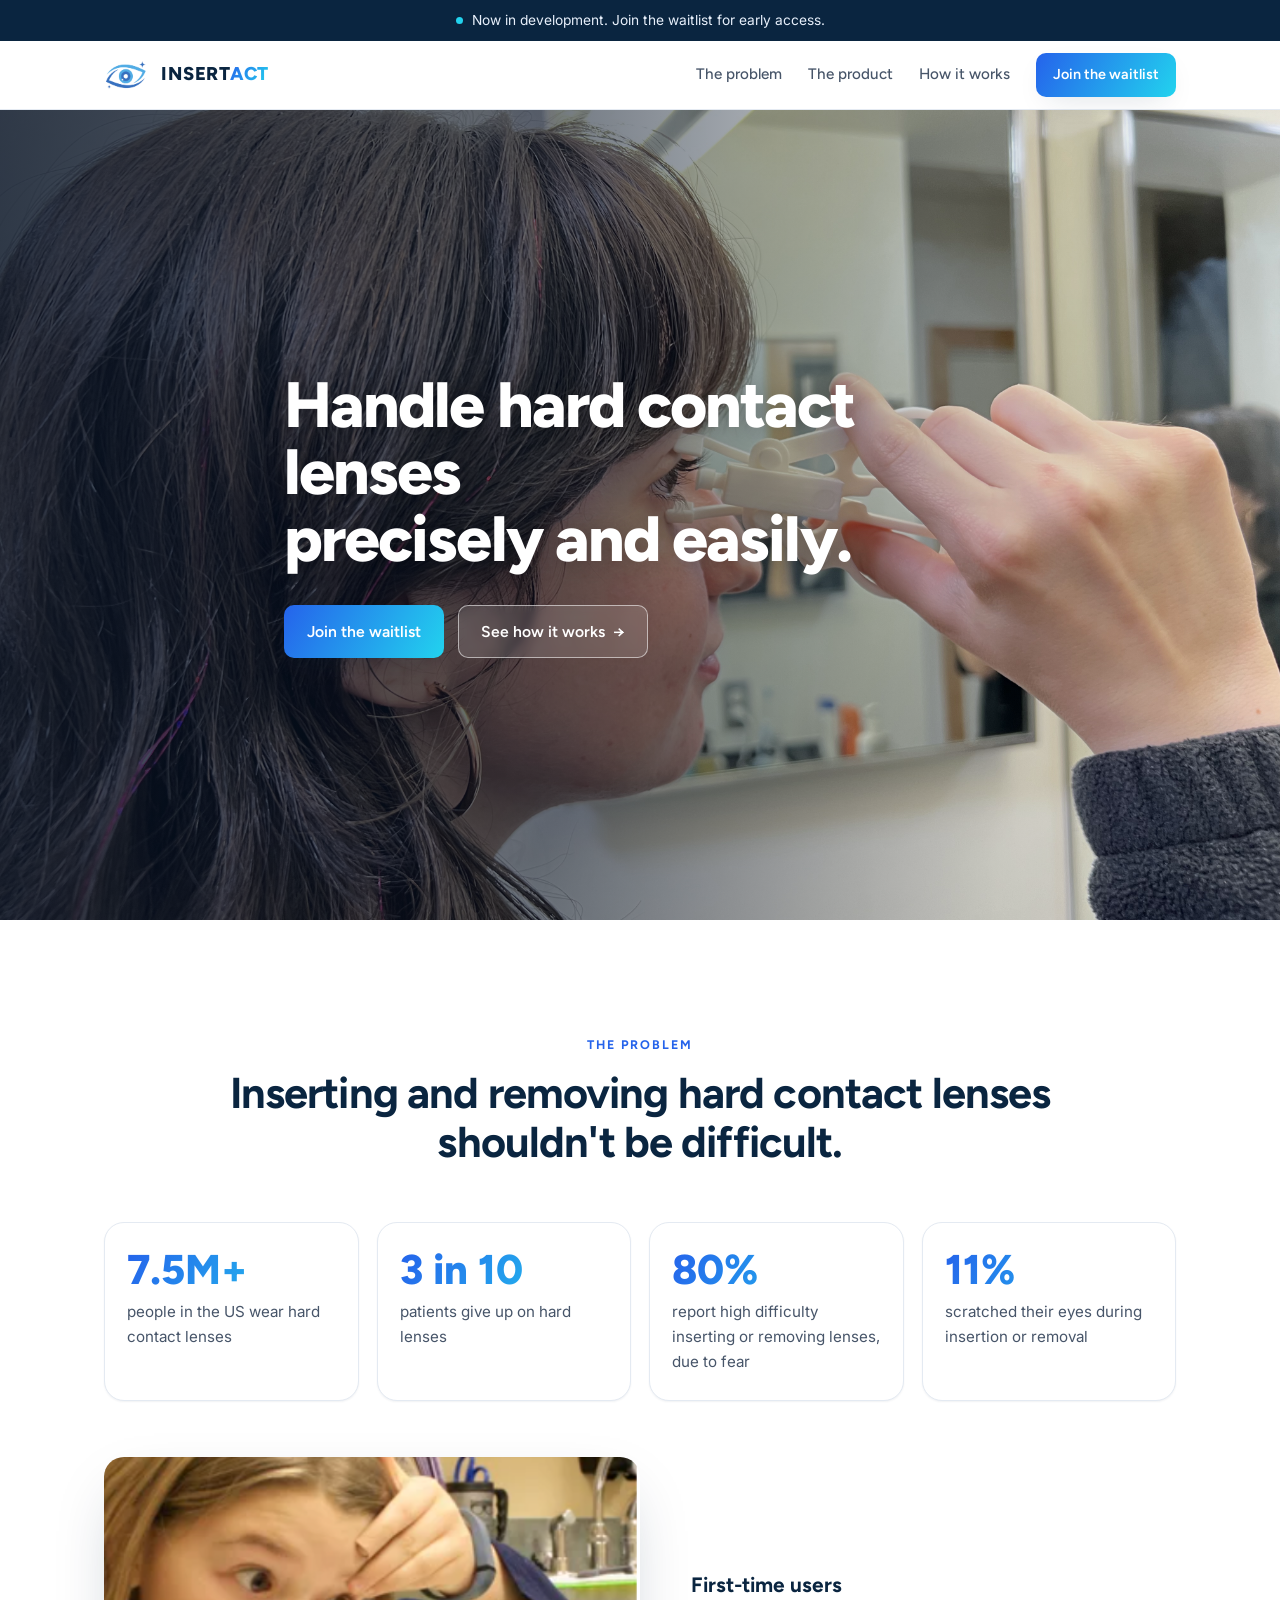
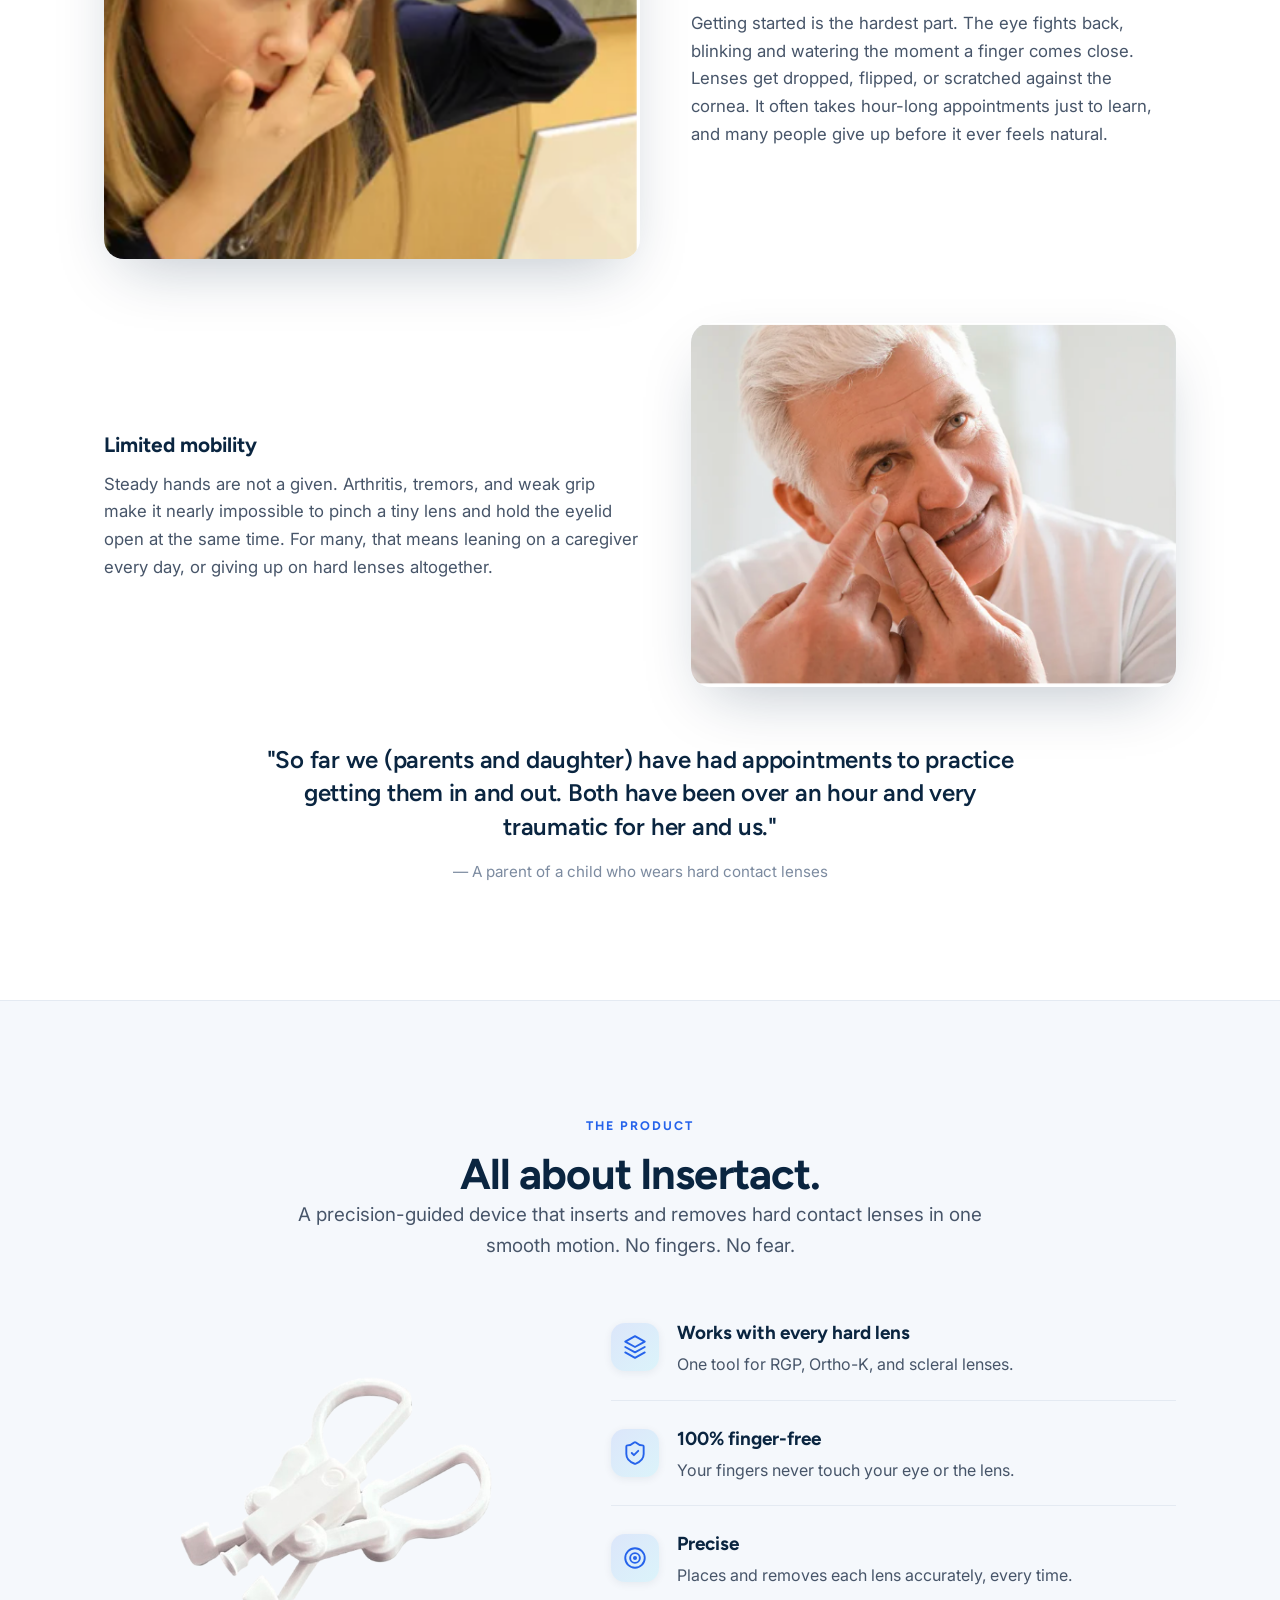
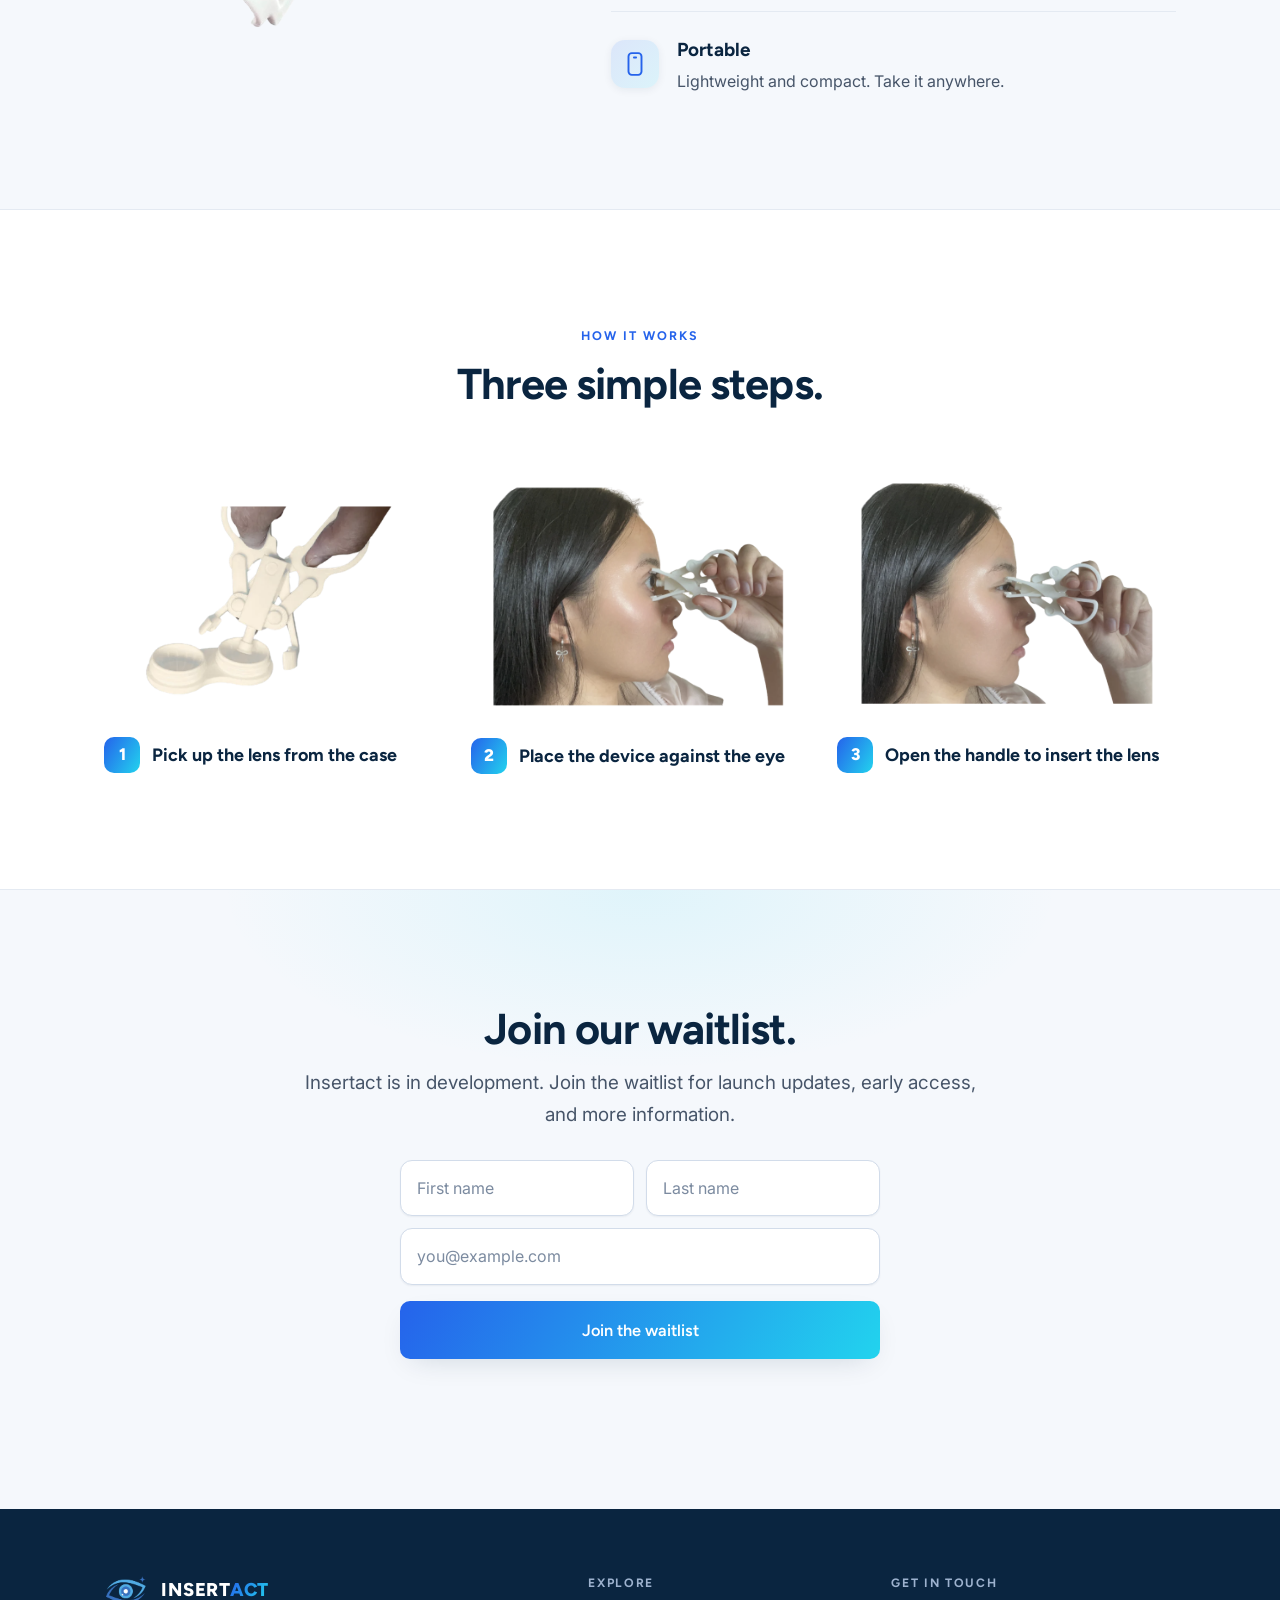
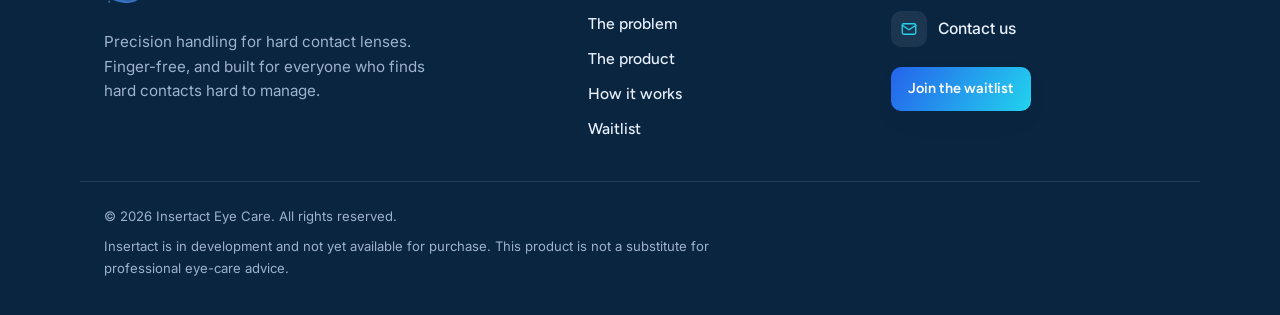
==== commit 4be6a03c: "implemented google apps script backend for simple spreadsheet connection" ====
--- a/index.html
+++ b/index.html
@@ -210,14 +210,26 @@
     <!-- Waitlist CTA -->
     <section class="section waitlist" id="waitlist">
       <div class="container narrow center" data-reveal>
-        <h2 class="section__title">Join Our Waitlist.</h2>
+        <h2 class="section__title">Join our waitlist.</h2>
         <p class="lead">Insertact is in development. Join the waitlist for launch updates, early access, and more information.</p>
-        <form class="signup" action="#" method="post" novalidate>
-          <label class="visually-hidden" for="email">Email address</label>
-          <input class="signup__input" type="email" id="email" name="email" placeholder="you@example.com" autocomplete="email" required />
-          <button class="btn btn--primary" type="submit">Notify me</button>
+        <form class="signup" id="waitlist-form" novalidate>
+          <div class="signup__row">
+            <div class="signup__field">
+              <label class="visually-hidden" for="firstName">First name</label>
+              <input class="signup__input" type="text" id="firstName" name="firstName" placeholder="First name" autocomplete="given-name" required />
+            </div>
+            <div class="signup__field">
+              <label class="visually-hidden" for="lastName">Last name</label>
+              <input class="signup__input" type="text" id="lastName" name="lastName" placeholder="Last name" autocomplete="family-name" required />
+            </div>
+          </div>
+          <div class="signup__field">
+            <label class="visually-hidden" for="email">Email address</label>
+            <input class="signup__input" type="email" id="email" name="email" placeholder="you@example.com" autocomplete="email" required />
+          </div>
+          <button class="btn btn--primary signup__submit" type="submit">Join the waitlist</button>
         </form>
-        
+        <p class="signup__status" id="waitlist-status" role="status" aria-live="polite"></p>
       </div>
     </section>
 
@@ -281,6 +293,51 @@
     } else {
       document.querySelectorAll('[data-reveal]').forEach((el) => el.classList.add('is-in'));
     }
+
+    // ---- Waitlist signup ----
+    // Paste the Web app URL from your Google Apps Script deployment below.
+    const WAITLIST_ENDPOINT = 'https://script.google.com/macros/s/AKfycbzwl_7NrS4s1F54uJdDGxJfpKHze5KDtbHgrmjRAR6YCBMiEsGSoNh74LBACNjkjuM/exec';
+
+    const wlForm = document.getElementById('waitlist-form');
+    const wlStatus = document.getElementById('waitlist-status');
+    if (wlForm) {
+      wlForm.addEventListener('submit', async (e) => {
+        e.preventDefault();
+        if (!wlForm.reportValidity()) return;
+
+        const btn = wlForm.querySelector('button[type="submit"]');
+        const original = btn.textContent;
+        const setStatus = (msg, kind) => {
+          wlStatus.textContent = msg;
+          wlStatus.className = 'signup__status' + (kind ? ' signup__status--' + kind : '');
+        };
+
+        if (WAITLIST_ENDPOINT.startsWith('PASTE_')) {
+          setStatus('Form not connected yet. Add your Google Apps Script URL to enable signups.', 'err');
+          return;
+        }
+
+        btn.disabled = true;
+        btn.textContent = 'Joining…';
+        setStatus('', '');
+
+        try {
+          await fetch(WAITLIST_ENDPOINT, {
+            method: 'POST',
+            mode: 'no-cors',
+            body: new FormData(wlForm)
+          });
+          // no-cors gives an opaque response we can't read, so treat a completed request as success
+          wlForm.reset();
+          setStatus("Thank you for joining our waitlist!.", 'ok');
+        } catch (err) {
+          setStatus('Something went wrong. Please try again, or email us.', 'err');
+        } finally {
+          btn.disabled = false;
+          btn.textContent = original;
+        }
+      });
+    }
   </script>
 </body>
 </html>
--- a/styles.css
+++ b/styles.css
@@ -122,11 +122,12 @@
   font-family: var(--font-display);
   font-weight: 600; font-size: 0.98rem;
   cursor: pointer; border: 1px solid transparent;
+  background-origin: border-box;
   transition: transform .18s ease, box-shadow .18s ease, background-color .18s ease, color .18s ease;
   white-space: nowrap;
 }
 .btn--sm { --pad-y: 9px; --pad-x: 16px; font-size: 0.9rem; }
-.btn--primary { background: var(--grad); color: #fff; box-shadow: var(--shadow-md); }
+.btn--primary { background-image: var(--grad); color: #fff; box-shadow: var(--shadow-md); }
 .btn--primary:hover { transform: translateY(-2px); box-shadow: var(--shadow-lg); }
 .btn--ghost { background: transparent; color: var(--navy); border-color: var(--border-strong); }
 .btn--ghost:hover { border-color: var(--blue); color: var(--blue); transform: translateY(-1px); }
@@ -335,16 +336,23 @@
   border-top: 1px solid var(--border); }
 .waitlist .lead { margin-top: 14px; }
 .signup {
-  margin: 30px auto 0; display: flex; gap: 10px; max-width: 480px;
-  background: #fff; padding: 8px; border: 1px solid var(--border-strong);
-  border-radius: 14px; box-shadow: var(--shadow-sm);
-}
+  margin: 30px auto 0; display: flex; flex-direction: column; gap: 12px; max-width: 480px;
+  text-align: left;
+}
+.signup__row { display: grid; grid-template-columns: 1fr 1fr; gap: 12px; }
+.signup__field { display: flex; }
 .signup__input {
-  flex: 1; border: 0; background: transparent; padding: 11px 14px; font-size: 1rem;
+  width: 100%; border: 1px solid var(--border-strong); background: #fff;
+  padding: 14px 16px; font-size: 1rem; border-radius: 12px;
+  box-shadow: var(--shadow-sm); transition: border-color .15s ease, box-shadow .15s ease;
 }
 .signup__input::placeholder { color: var(--fg-faint); }
-.signup__input:focus { outline: none; }
-.signup__fineprint { margin-top: 14px; font-size: 0.82rem; color: var(--fg-faint); }
+.signup__input:focus { outline: none; border-color: var(--blue); box-shadow: 0 0 0 3px var(--ring); }
+.signup__submit { width: 100%; margin-top: 4px; padding: 15px; font-size: 1.02rem; }
+.signup__status { margin-top: 16px; font-size: 0.95rem; font-weight: 500; min-height: 1.2em; }
+.signup__status--ok { color: #0F8A4F; }
+.signup__status--err { color: #E11D48; }
+.signup__fineprint { margin-top: 12px; font-size: 0.82rem; color: var(--fg-faint); }
 
 /* ---------- Footer ---------- */
 .footer { background: var(--navy); color: var(--on-dark); padding: 64px 0 36px; }
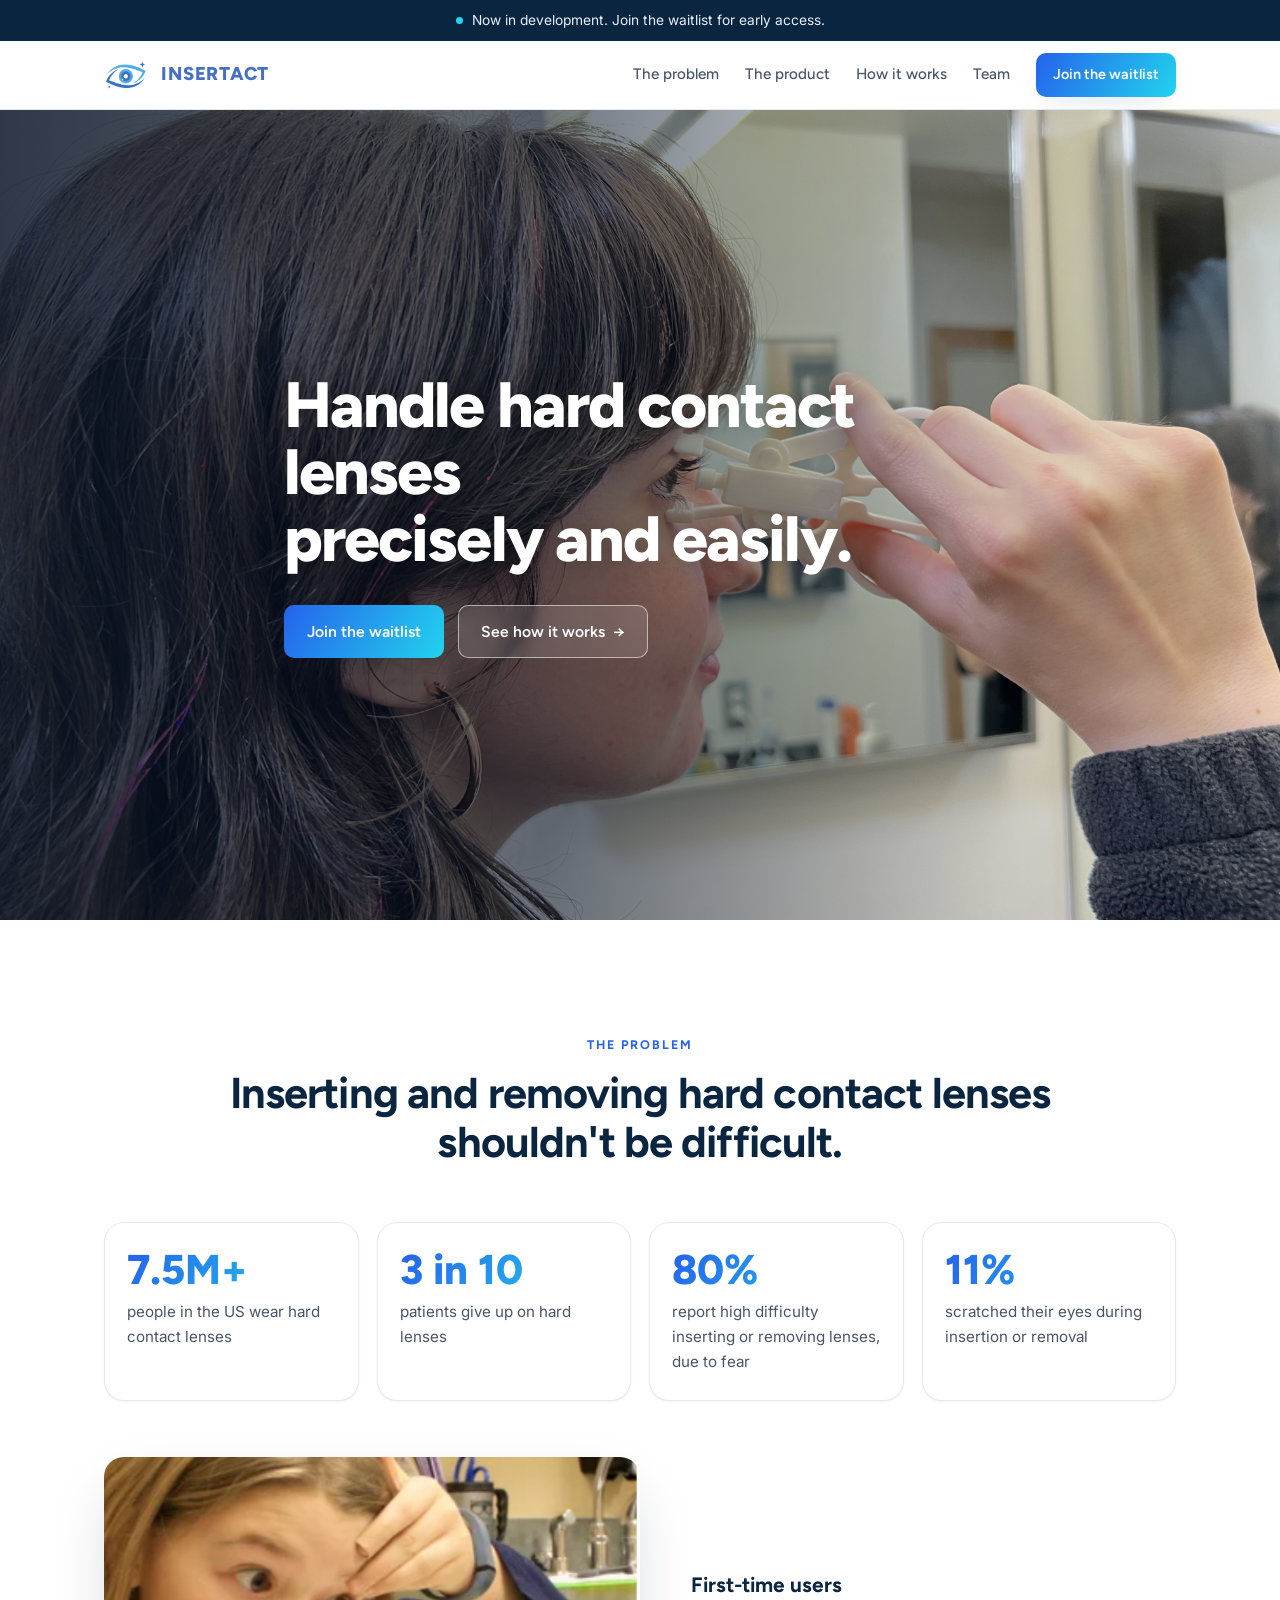
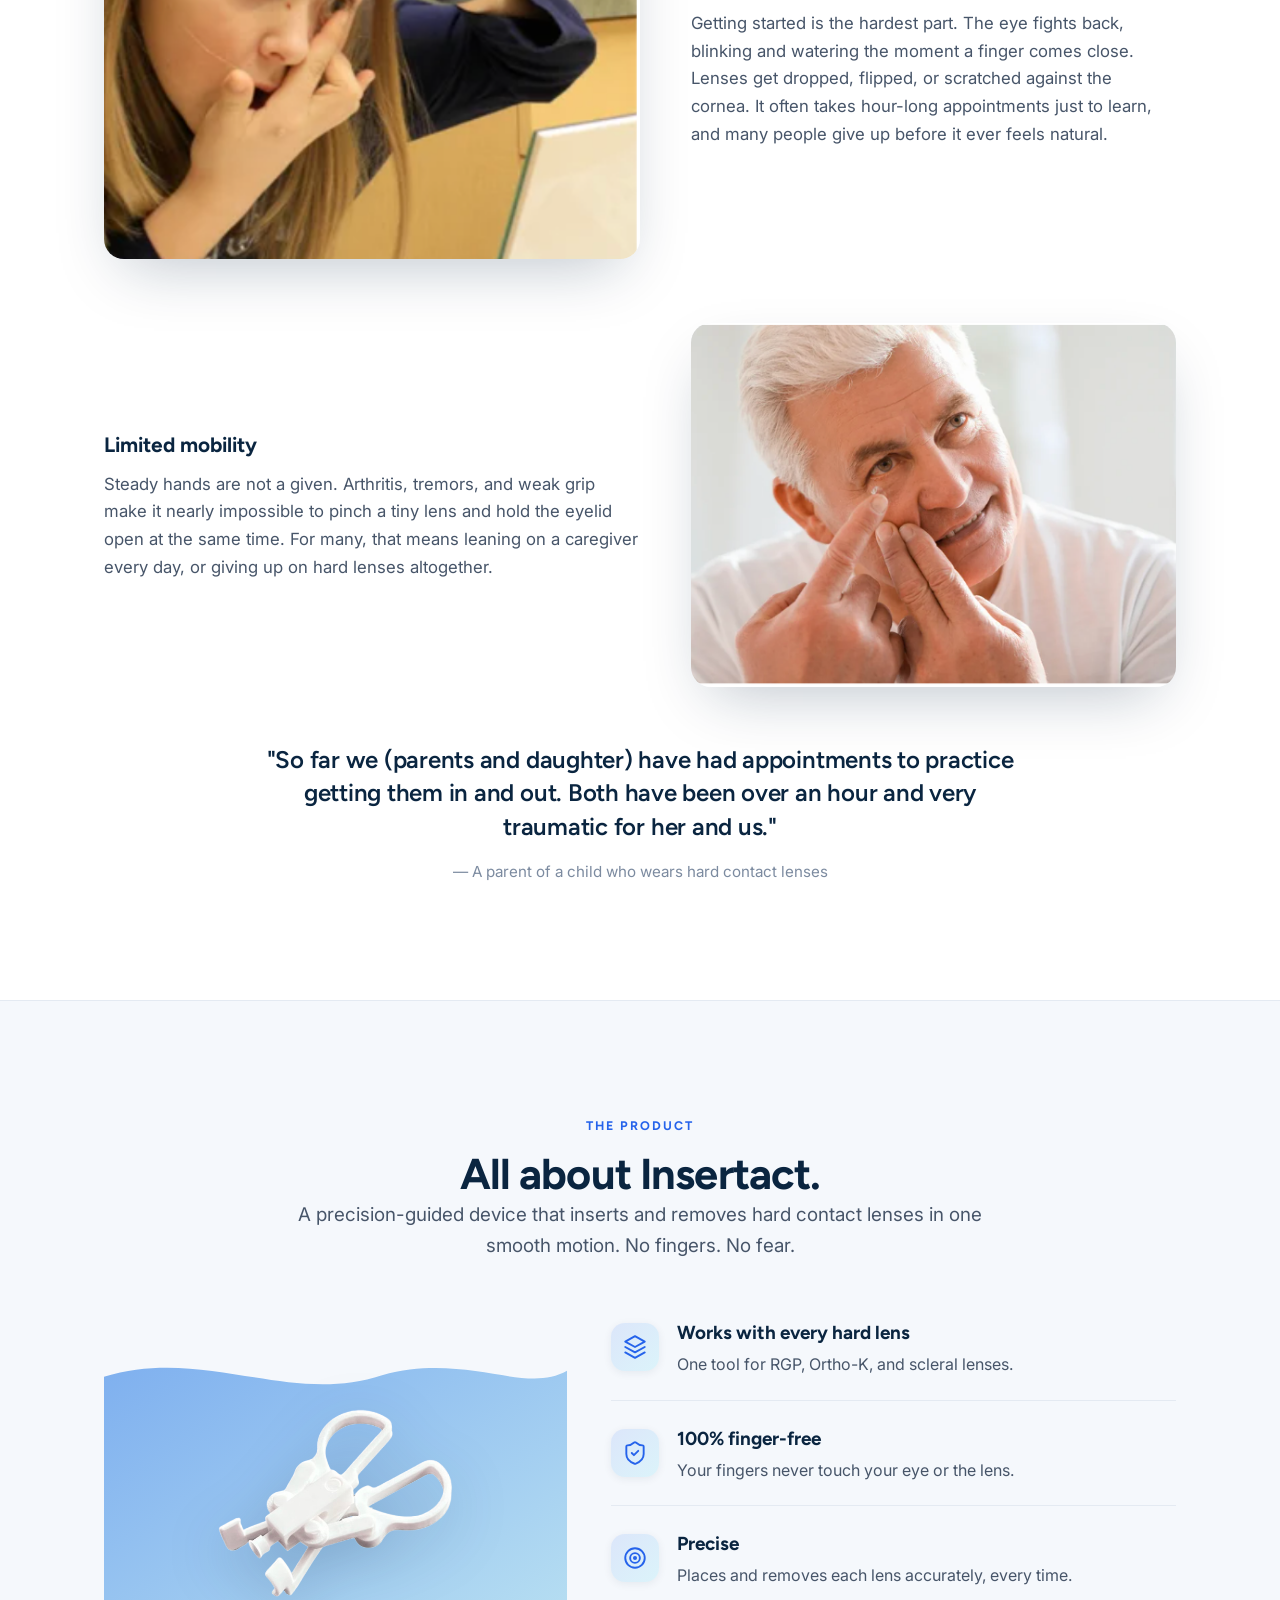
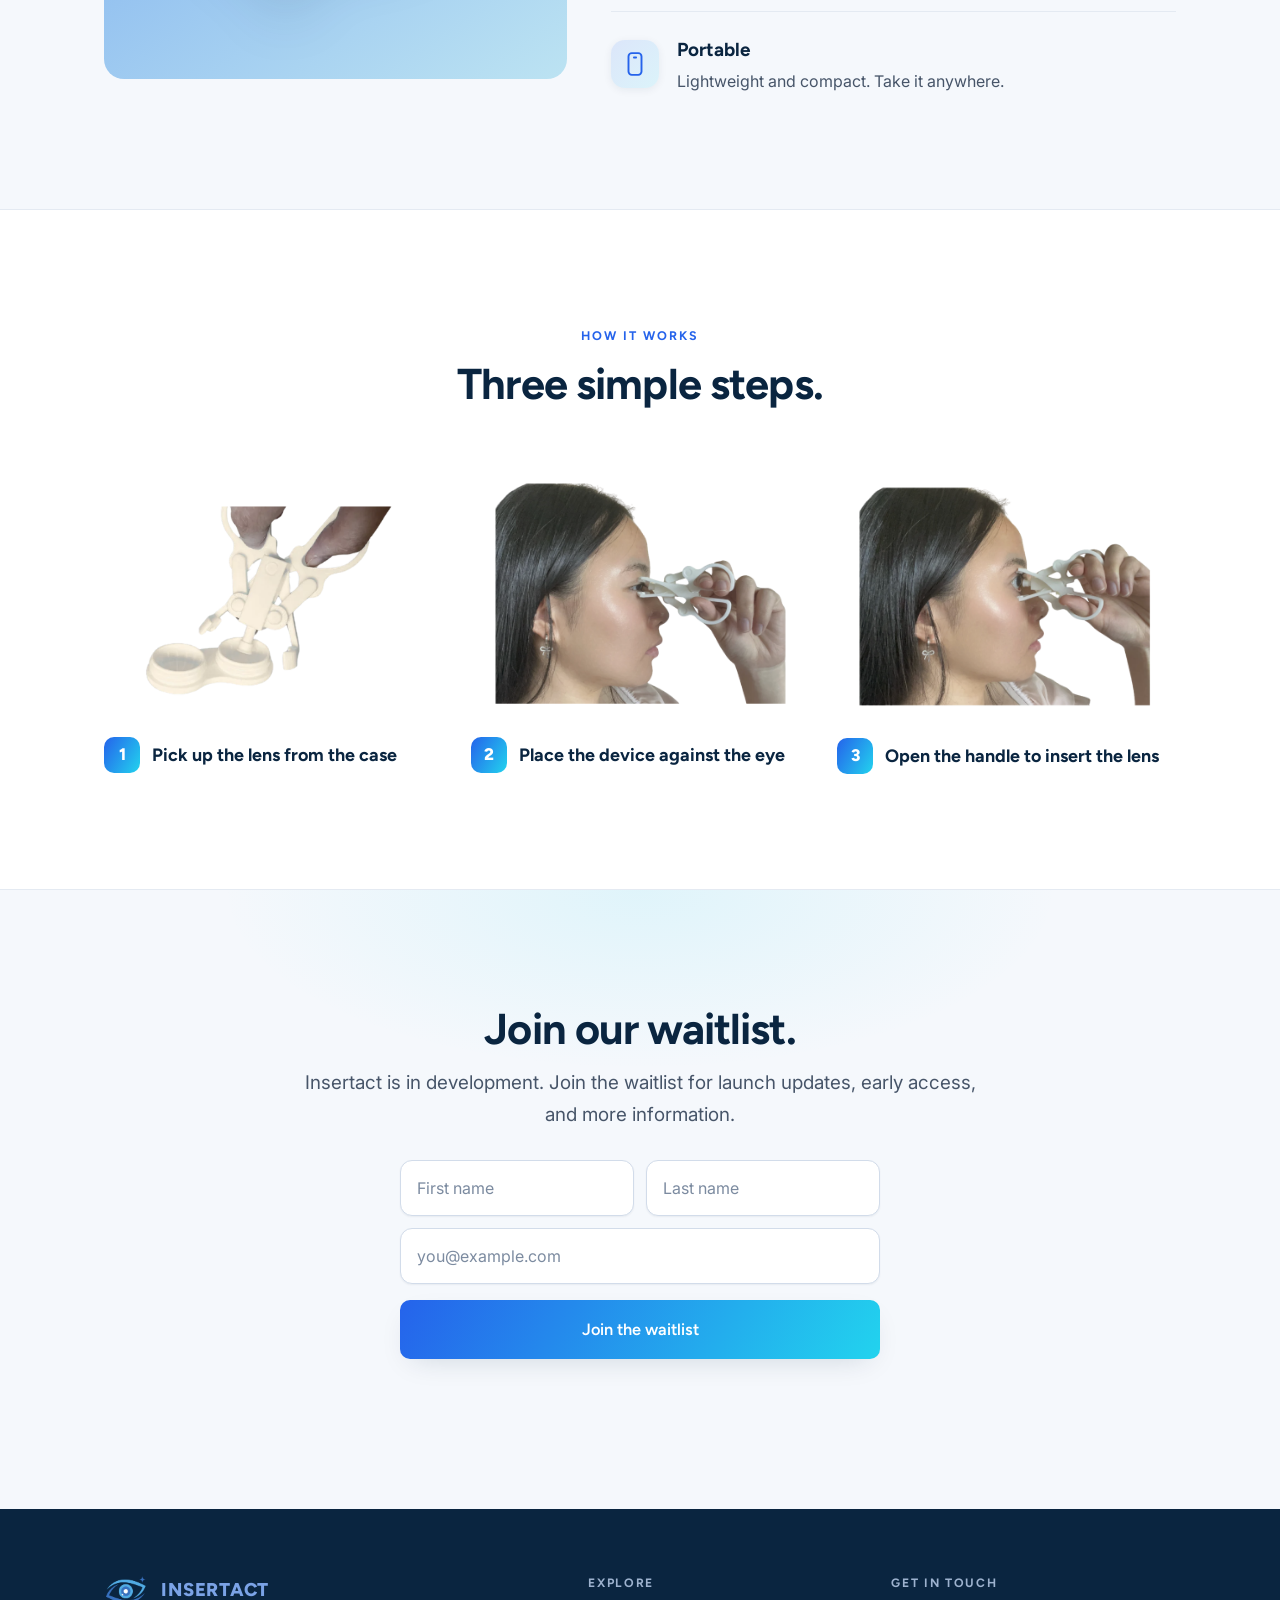
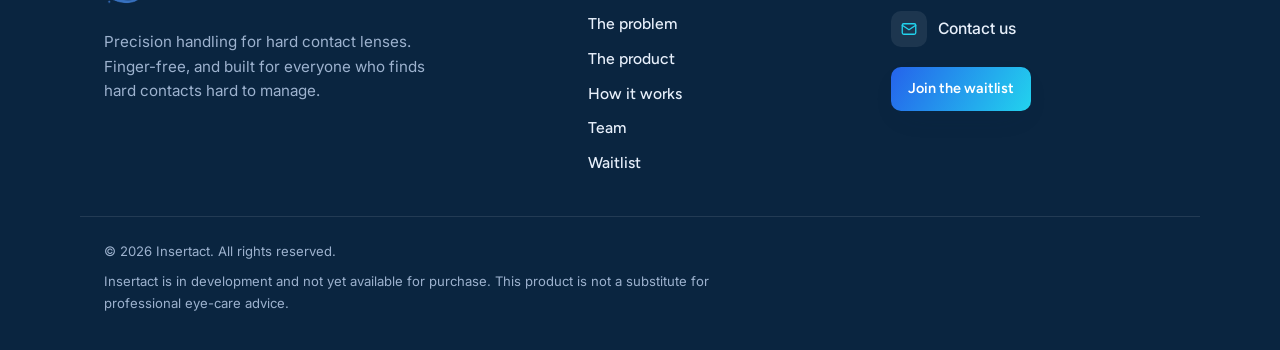
==== commit 339b033d: "final updates, added team tab and fixed minor changes" ====
--- a/index.html
+++ b/index.html
@@ -32,6 +32,7 @@
         <a href="#problem">The problem</a>
         <a href="#product">The product</a>
         <a href="#how">How it works</a>
+        <a href="team.html">Team</a>
         <a class="btn btn--primary btn--sm" href="#waitlist">Join the waitlist</a>
       </nav>
     </div>
@@ -193,13 +194,13 @@
           </li>
           <li class="pstep" data-reveal>
             <figure class="pstep__fig">
-              <img class="pstep__img" src="images/step-2-place.png" alt="The Insertact device placed against the eye" loading="lazy" />
+              <img class="pstep__img" src="images/step-3-insert.png" alt="The Insertact device placed against the eye" loading="lazy" />
             </figure>
             <figcaption class="pstep__cap"><span class="pstep__num">2</span> Place the device against the eye</figcaption>
           </li>
           <li class="pstep" data-reveal>
             <figure class="pstep__fig">
-              <img class="pstep__img" src="images/step-3-insert.png" alt="Opening the handle of the Insertact device to insert the lens" loading="lazy" />
+              <img class="pstep__img" src="images/step-2-place.png" alt="Opening the handle of the Insertact device to insert the lens" loading="lazy" />
             </figure>
             <figcaption class="pstep__cap"><span class="pstep__num">3</span> Open the handle to insert the lens</figcaption>
           </li>
@@ -252,6 +253,7 @@
           <a href="#problem">The problem</a>
           <a href="#product">The product</a>
           <a href="#how">How it works</a>
+          <a href="team.html">Team</a>
           <a href="#waitlist">Waitlist</a>
         </nav>
       </div>
@@ -272,7 +274,7 @@
     </div>
 
     <div class="container footer__legal">
-      <p>© <span id="year">2026</span> Insertact Eye Care. All rights reserved.</p>
+      <p>© <span id="year">2026</span> Insertact. All rights reserved.</p>
       <p class="footer__disclaimer">Insertact is in development and not yet available for purchase. This product is not a substitute for professional eye-care advice.</p>
     </div>
   </footer>
--- a/styles.css
+++ b/styles.css
@@ -9,6 +9,7 @@
   --blue-700: #1D4ED8;
   --cyan: #22D3EE;
   --navy: #0A2540;
+  --brand-blue: #4570C5;
 
   /* Surfaces */
   --bg: #FFFFFF;
@@ -164,13 +165,11 @@
 .brand__mark { height: 34px; width: auto; display: block; }
 .brand__word {
   font-family: var(--font-display); font-weight: 800;
-  letter-spacing: 0.04em; font-size: 1.16rem; color: var(--navy);
-}
-.brand__b {
-  background: var(--grad);
-  -webkit-background-clip: text; background-clip: text; color: transparent;
-}
-.brand__word--light .brand__a { color: #fff; }
+  letter-spacing: 0.04em; font-size: 1.16rem; color: var(--brand-blue);
+}
+.brand__b { color: inherit; }
+.brand__word--light .brand__a,
+.brand__word--light .brand__b { color: #7BA3E6; }
 
 .nav { display: flex; align-items: center; gap: 26px; }
 .nav > a:not(.btn) {
@@ -304,8 +303,40 @@
 }
 .features--3 .feature h3 { margin-bottom: 0; }
 
-.product__media { aspect-ratio: 4 / 3; }
-.product__media img { width: 100%; height: 100%; object-fit: contain; display: block; }
+/* ---------- Product image — brochure-style blue wave (no border) ---------- */
+.product__media {
+  position: relative; aspect-ratio: 4 / 3; overflow: hidden;
+  border-radius: var(--radius-lg);
+  display: flex; align-items: center; justify-content: center;
+  padding: clamp(20px, 4vw, 44px);
+}
+.product__media::before {
+  content: ""; position: absolute; inset: 0; z-index: 0; pointer-events: none;
+  background: url("images/product-wave.svg") no-repeat;
+  background-size: 100% 100%;
+}
+.product__media img {
+  position: relative; z-index: 1;
+  width: 100%; height: 100%; object-fit: contain; display: block;
+  filter: drop-shadow(0 16px 28px rgba(10,37,64,0.20));
+}
+
+/* ---------- Team ---------- */
+.team-grid {
+  display: grid; grid-template-columns: repeat(2, 1fr);
+  gap: clamp(28px, 5vw, 56px); max-width: 760px; margin-inline: auto;
+}
+.member { text-align: center; }
+.member__photo {
+  aspect-ratio: 4 / 5; border-radius: var(--radius-lg); overflow: hidden;
+  background: var(--bg-muted); box-shadow: var(--shadow-md); margin-bottom: 20px;
+}
+.member__photo img { width: 100%; height: 100%; object-fit: cover; display: block; }
+.member__name {
+  font-family: var(--font-display); font-weight: 700; font-size: 1.32rem;
+  color: var(--navy); margin-bottom: 8px;
+}
+.member__role { color: var(--fg-soft); font-size: 1rem; max-width: 30ch; margin-inline: auto; }
 
 /* ---------- How it works — photo steps ---------- */
 .steps--photo { gap: 28px; }
@@ -406,6 +437,7 @@
   .nav { gap: 14px; }
   .nav > a:not(.btn) { display: none; }
   .stats { grid-template-columns: 1fr; }
+  .team-grid { grid-template-columns: 1fr; max-width: 340px; }
   .footer__grid { grid-template-columns: 1fr; }
   .signup { flex-direction: column; }
   .signup .btn { width: 100%; }
